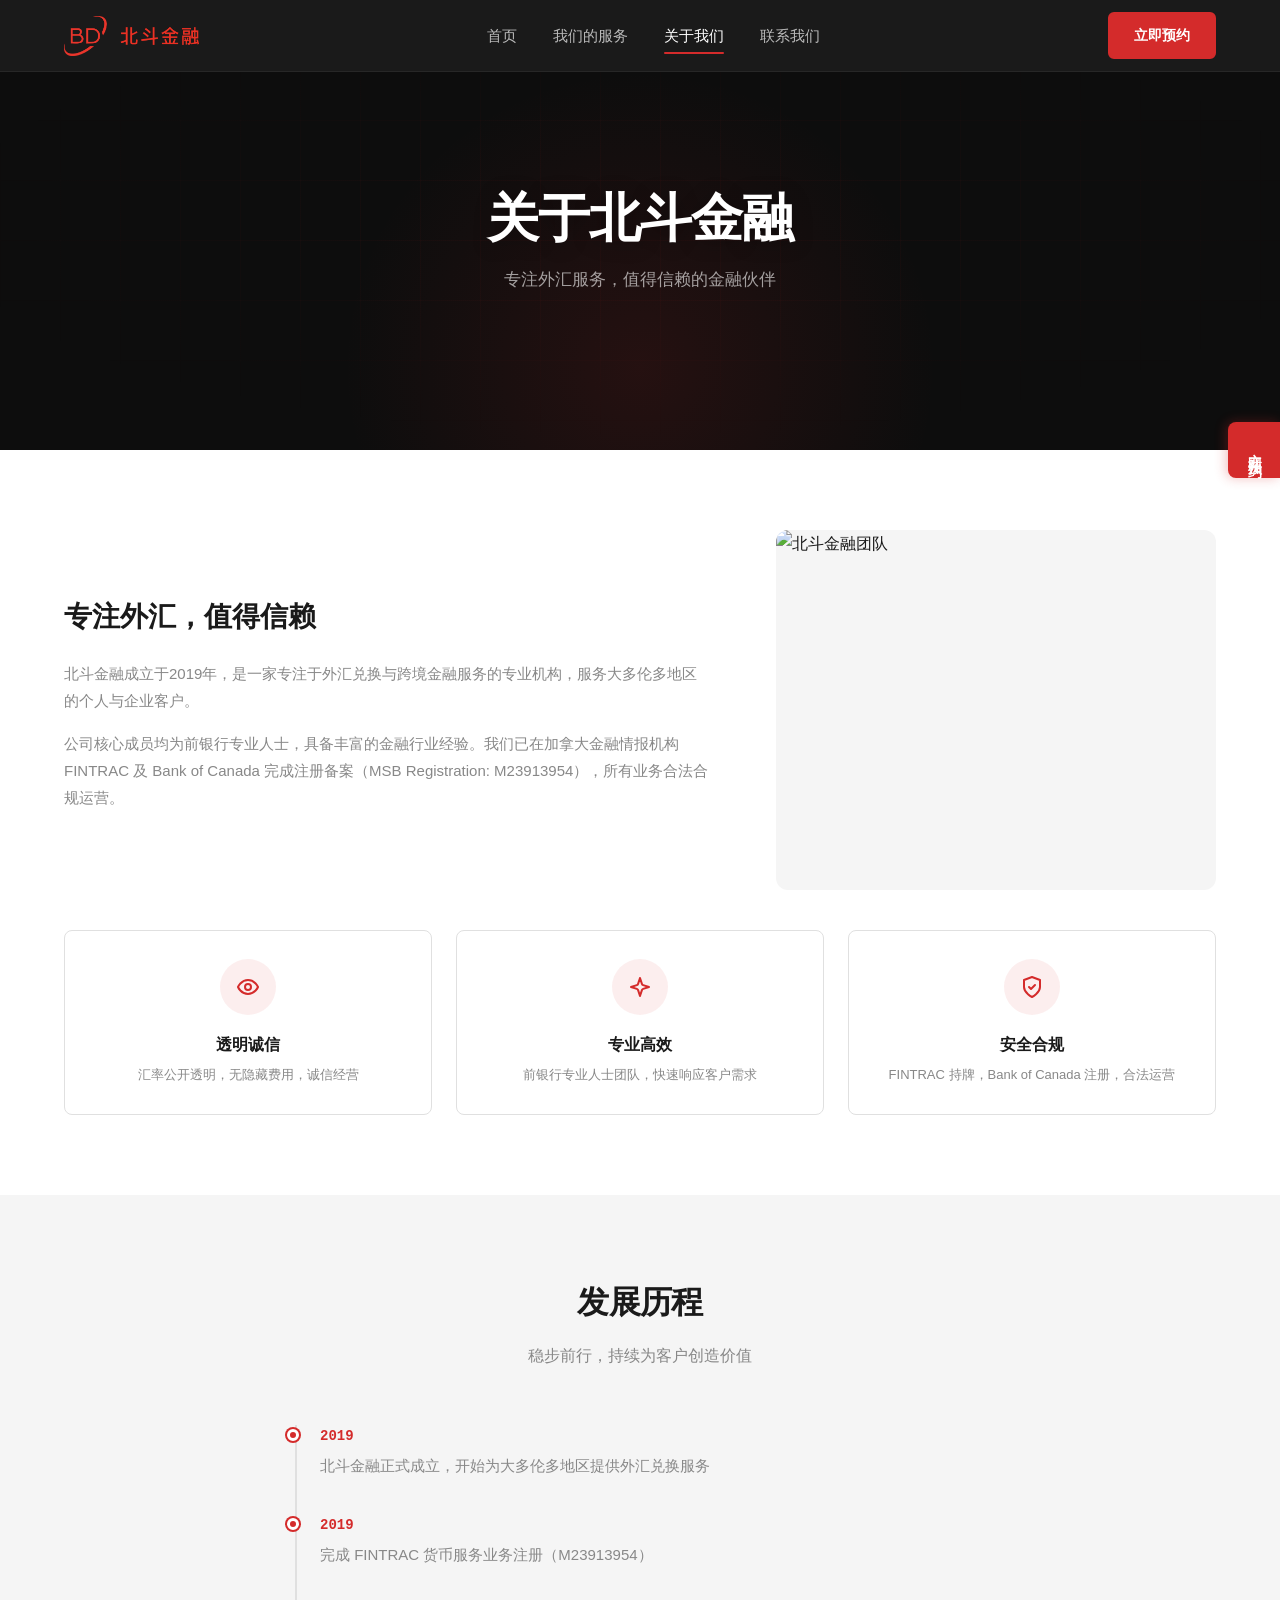
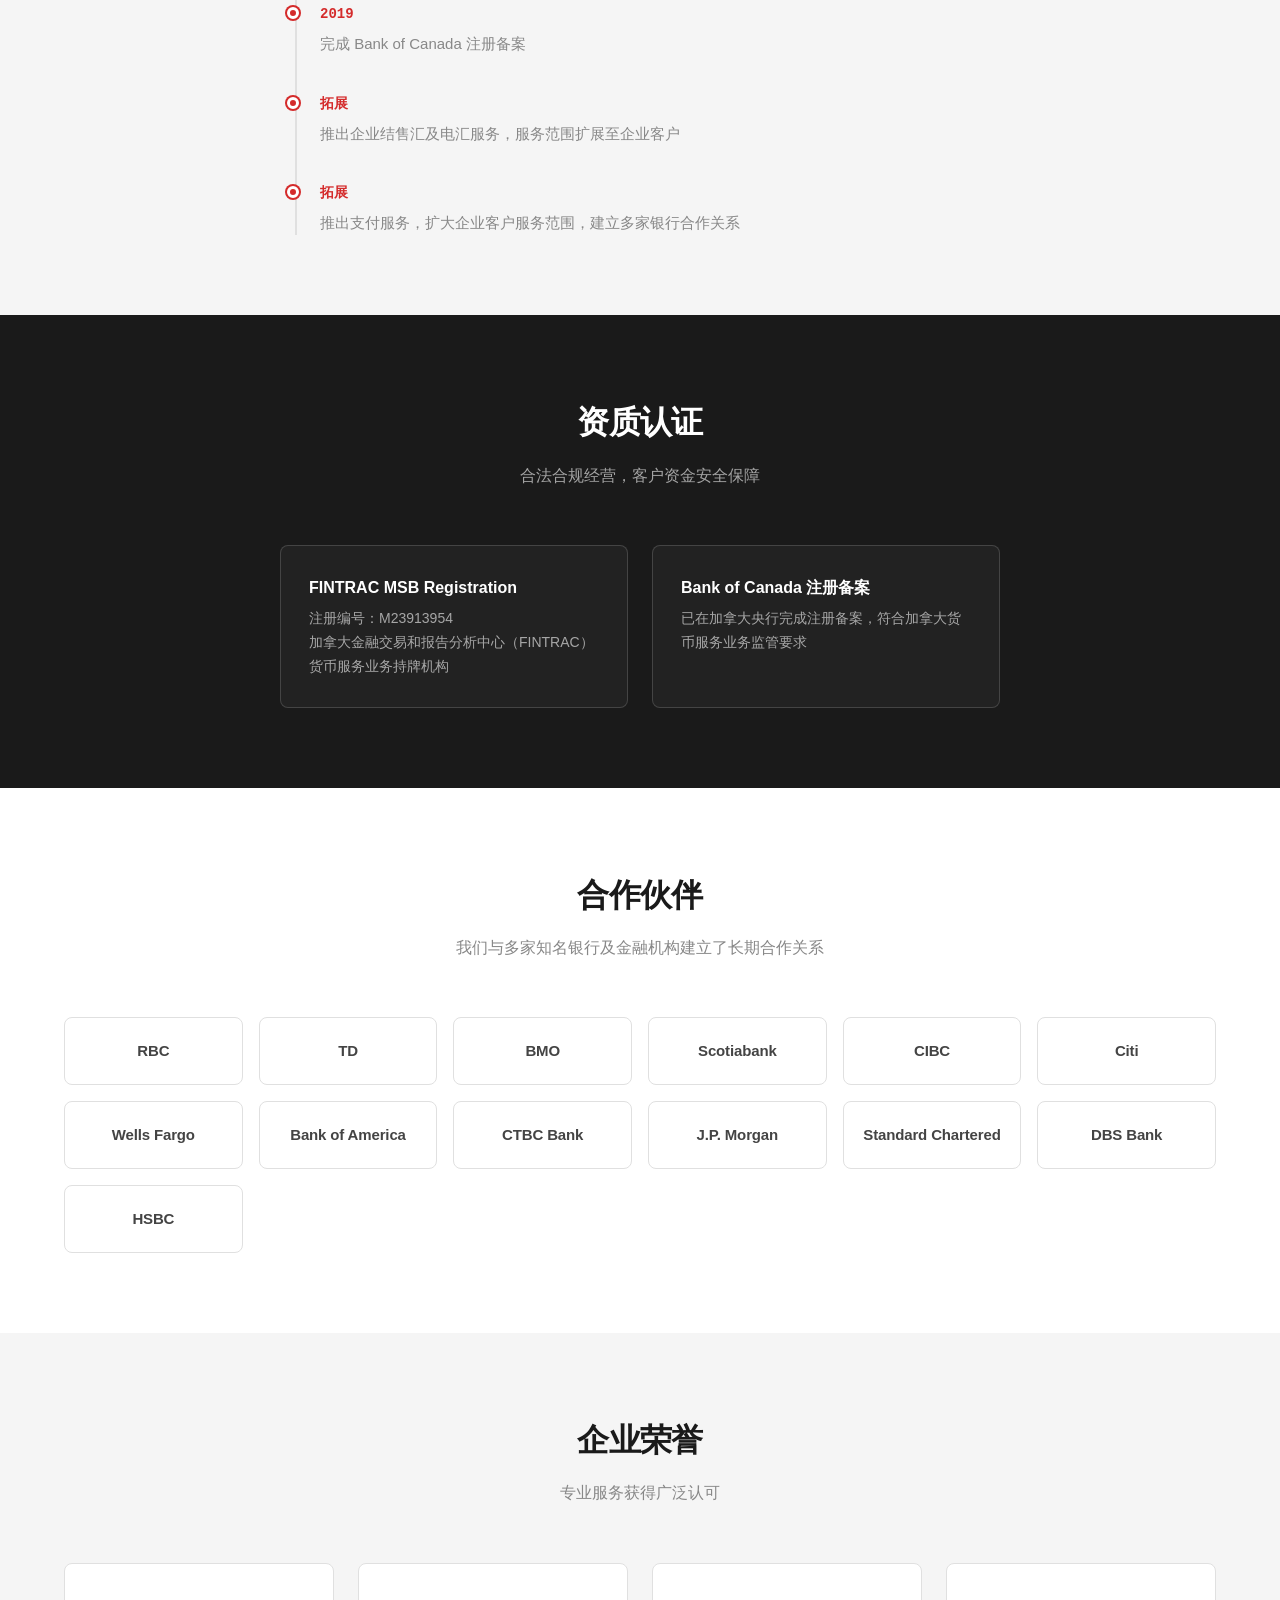
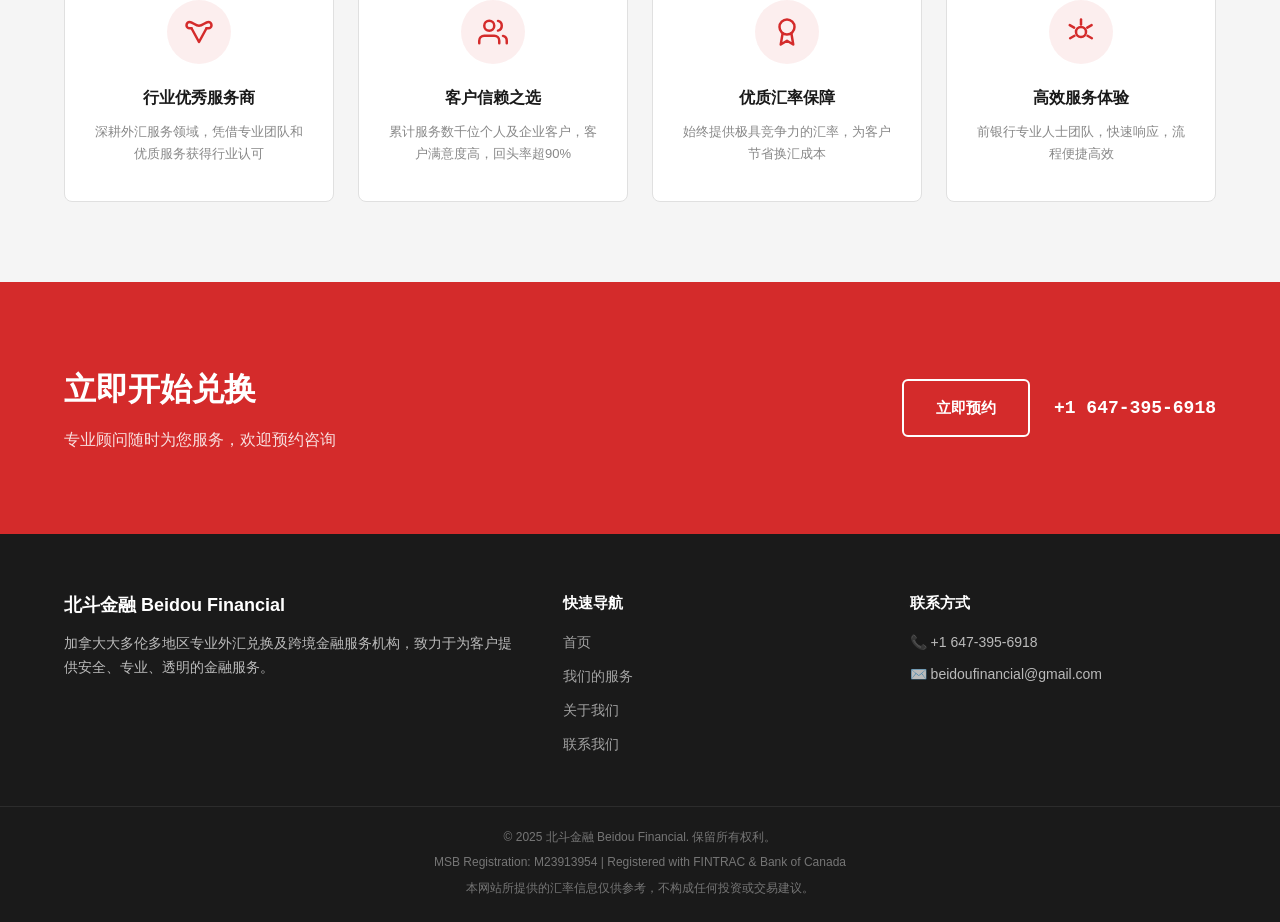
==== about.html @ a28dea0c "将企业荣誉移至关于我们页面，去掉资质重复内容 - 从首页移除企业荣誉与资质 section（避免与已有资质认证重复） - 在关于我们页面新增企业荣誉 section（仅保留荣誉相关内容）  Co-Au" ====
<!DOCTYPE html>
<html lang="zh-CN">
<head>
  <meta charset="UTF-8">
  <meta name="viewport" content="width=device-width, initial-scale=1.0">
  <title>关于我们 — 北斗金融 Beidou Financial</title>
  <link rel="stylesheet" href="style.css">
</head>
<body>

<!-- ========== 导航栏 ========== -->
<nav class="navbar">
  <div class="container">
    <a href="index.html" class="nav-logo">
      <img src="logo.png" alt="北斗金融 Beidou Financial">
    </a>
    <div class="nav-links">
      <a href="index.html">首页</a>
      <a href="services.html">我们的服务</a>
      <a href="about.html" class="active">关于我们</a>
      <a href="contact.html">联系我们</a>
    </div>
    <div class="nav-cta">
      <a href="contact.html" class="btn btn-primary btn-sm">立即预约</a>
    </div>
    <div class="nav-toggle">
      <span></span><span></span><span></span>
    </div>
  </div>
</nav>

<!-- ========== 悬浮预约按钮 ========== -->
<a href="contact.html" class="fab-booking">立即预约</a>

<!-- ========== Hero ========== -->
<section class="hero hero-page">
  <div class="hero-bg" style="background-image:url('https://images.unsplash.com/photo-1497366216548-37526070297c?w=1600&q=80')"></div>
  <div class="hero-glow"></div>
  <div class="container">
    <div class="hero-content fade-up">
      <h1>关于北斗金融</h1>
      <p class="hero-desc">专注外汇服务，值得信赖的金融伙伴</p>
    </div>
  </div>
</section>

<!-- ========== 区块 1：公司简介 ========== -->
<section class="section">
  <div class="container">
    <div class="about-intro fade-up">
      <div class="about-intro-text">
        <h2>专注外汇，值得信赖</h2>
        <p>北斗金融成立于2019年，是一家专注于外汇兑换与跨境金融服务的专业机构，服务大多伦多地区的个人与企业客户。</p>
        <p>公司核心成员均为前银行专业人士，具备丰富的金融行业经验。我们已在加拿大金融情报机构 FINTRAC 及 Bank of Canada 完成注册备案（MSB Registration: M23913954），所有业务合法合规运营。</p>
      </div>
      <div class="about-intro-img">
        <img src="https://images.unsplash.com/photo-1556761175-4b46a572b786?w=800&q=80" alt="北斗金融团队">
      </div>
    </div>
    <div class="value-cards fade-up">
      <div class="value-card">
        <div class="icon-circle">
          <svg xmlns="http://www.w3.org/2000/svg" width="24" height="24" viewBox="0 0 24 24" fill="none" stroke="currentColor" stroke-width="2" stroke-linecap="round" stroke-linejoin="round"><path d="M2 12s3-7 10-7 10 7 10 7-3 7-10 7-10-7-10-7Z"/><circle cx="12" cy="12" r="3"/></svg>
        </div>
        <h4>透明诚信</h4>
        <p>汇率公开透明，无隐藏费用，诚信经营</p>
      </div>
      <div class="value-card">
        <div class="icon-circle">
          <svg xmlns="http://www.w3.org/2000/svg" width="24" height="24" viewBox="0 0 24 24" fill="none" stroke="currentColor" stroke-width="2" stroke-linecap="round" stroke-linejoin="round"><path d="m12 3-1.912 5.813a2 2 0 0 1-1.275 1.275L3 12l5.813 1.912a2 2 0 0 1 1.275 1.275L12 21l1.912-5.813a2 2 0 0 1 1.275-1.275L21 12l-5.813-1.912a2 2 0 0 1-1.275-1.275L12 3Z"/></svg>
        </div>
        <h4>专业高效</h4>
        <p>前银行专业人士团队，快速响应客户需求</p>
      </div>
      <div class="value-card">
        <div class="icon-circle">
          <svg xmlns="http://www.w3.org/2000/svg" width="24" height="24" viewBox="0 0 24 24" fill="none" stroke="currentColor" stroke-width="2" stroke-linecap="round" stroke-linejoin="round"><path d="M12 22s8-4 8-10V5l-8-3-8 3v7c0 6 8 10 8 10z"/><path d="m9 12 2 2 4-4"/></svg>
        </div>
        <h4>安全合规</h4>
        <p>FINTRAC 持牌，Bank of Canada 注册，合法运营</p>
      </div>
    </div>
  </div>
</section>

<!-- ========== 区块 2：发展历程 ========== -->
<section class="section section-gray">
  <div class="container">
    <div class="section-header fade-up">
      <h2>发展历程</h2>
      <p>稳步前行，持续为客户创造价值</p>
    </div>
    <div class="timeline fade-up">
      <div class="timeline-item">
        <div class="timeline-dot"></div>
        <div class="timeline-year">2019</div>
        <div class="timeline-text">北斗金融正式成立，开始为大多伦多地区提供外汇兑换服务</div>
      </div>
      <div class="timeline-item">
        <div class="timeline-dot"></div>
        <div class="timeline-year">2019</div>
        <div class="timeline-text">完成 FINTRAC 货币服务业务注册（M23913954）</div>
      </div>
      <div class="timeline-item">
        <div class="timeline-dot"></div>
        <div class="timeline-year">2019</div>
        <div class="timeline-text">完成 Bank of Canada 注册备案</div>
      </div>
      <div class="timeline-item">
        <div class="timeline-dot"></div>
        <div class="timeline-year">拓展</div>
        <div class="timeline-text">推出企业结售汇及电汇服务，服务范围扩展至企业客户</div>
      </div>
      <div class="timeline-item">
        <div class="timeline-dot"></div>
        <div class="timeline-year">拓展</div>
        <div class="timeline-text">推出支付服务，扩大企业客户服务范围，建立多家银行合作关系</div>
      </div>
    </div>
  </div>
</section>

<!-- ========== 区块 3：牌照与资质 ========== -->
<section class="section section-dark">
  <div class="container">
    <div class="section-header fade-up">
      <h2>资质认证</h2>
      <p>合法合规经营，客户资金安全保障</p>
    </div>
    <div class="cert-cards fade-up">
      <div class="cert-card">
        <h4>FINTRAC MSB Registration</h4>
        <p>注册编号：M23913954<br>加拿大金融交易和报告分析中心（FINTRAC）货币服务业务持牌机构</p>
      </div>
      <div class="cert-card">
        <h4>Bank of Canada 注册备案</h4>
        <p>已在加拿大央行完成注册备案，符合加拿大货币服务业务监管要求</p>
      </div>
    </div>
  </div>
</section>

<!-- ========== 区块 4：合作机构 ========== -->
<section class="section">
  <div class="container">
    <div class="section-header fade-up">
      <h2>合作伙伴</h2>
      <p>我们与多家知名银行及金融机构建立了长期合作关系</p>
    </div>
    <div class="partner-grid fade-up">
      <div class="partner-item">RBC</div>
      <div class="partner-item">TD</div>
      <div class="partner-item">BMO</div>
      <div class="partner-item">Scotiabank</div>
      <div class="partner-item">CIBC</div>
      <div class="partner-item">Citi</div>
      <div class="partner-item">Wells Fargo</div>
      <div class="partner-item">Bank of America</div>
      <div class="partner-item">CTBC Bank</div>
      <div class="partner-item">J.P. Morgan</div>
      <div class="partner-item">Standard Chartered</div>
      <div class="partner-item">DBS Bank</div>
      <div class="partner-item">HSBC</div>
    </div>
  </div>
</section>

<!-- ========== 企业荣誉 ========== -->
<section class="section section-gray">
  <div class="container">
    <div class="section-header fade-up">
      <h2>企业荣誉</h2>
      <p>专业服务获得广泛认可</p>
    </div>
    <div class="honors-grid fade-up">
      <div class="honor-card">
        <div class="honor-icon">
          <svg xmlns="http://www.w3.org/2000/svg" viewBox="0 0 24 24" fill="none" stroke="currentColor" stroke-width="2" stroke-linecap="round" stroke-linejoin="round"><path d="M6 9H4.5a2.5 2.5 0 0 1 0-5C7 4 9 7 12 7s5-3 7.5-3a2.5 2.5 0 0 1 0 5H18"/><path d="m6 9 6 11 6-11"/></svg>
        </div>
        <h4>行业优秀服务商</h4>
        <p>深耕外汇服务领域，凭借专业团队和优质服务获得行业认可</p>
      </div>
      <div class="honor-card">
        <div class="honor-icon">
          <svg xmlns="http://www.w3.org/2000/svg" viewBox="0 0 24 24" fill="none" stroke="currentColor" stroke-width="2" stroke-linecap="round" stroke-linejoin="round"><path d="M17 21v-2a4 4 0 0 0-4-4H5a4 4 0 0 0-4 4v2"/><circle cx="9" cy="7" r="4"/><path d="M23 21v-2a4 4 0 0 0-3-3.87"/><path d="M16 3.13a4 4 0 0 1 0 7.75"/></svg>
        </div>
        <h4>客户信赖之选</h4>
        <p>累计服务数千位个人及企业客户，客户满意度高，回头率超90%</p>
      </div>
      <div class="honor-card">
        <div class="honor-icon">
          <svg xmlns="http://www.w3.org/2000/svg" viewBox="0 0 24 24" fill="none" stroke="currentColor" stroke-width="2" stroke-linecap="round" stroke-linejoin="round"><circle cx="12" cy="8" r="6"/><path d="M15.477 12.89 17 22l-5-3-5 3 1.523-9.11"/></svg>
        </div>
        <h4>优质汇率保障</h4>
        <p>始终提供极具竞争力的汇率，为客户节省换汇成本</p>
      </div>
      <div class="honor-card">
        <div class="honor-icon">
          <svg xmlns="http://www.w3.org/2000/svg" viewBox="0 0 24 24" fill="none" stroke="currentColor" stroke-width="2" stroke-linecap="round" stroke-linejoin="round"><path d="M12 2v4"/><path d="m6.8 15-3.5 2"/><path d="m20.7 17-3.5-2"/><path d="M6.5 8.5 3 6.5"/><path d="m20.5 6.5-3.5 2"/><circle cx="12" cy="12" r="4"/></svg>
        </div>
        <h4>高效服务体验</h4>
        <p>前银行专业人士团队，快速响应，流程便捷高效</p>
      </div>
    </div>
  </div>
</section>

<!-- ========== CTA ========== -->
<section class="section section-red cta-section">
  <div class="container">
    <div class="cta-left">
      <h2>立即开始兑换</h2>
      <p>专业顾问随时为您服务，欢迎预约咨询</p>
    </div>
    <div class="cta-right">
      <a href="contact.html" class="btn btn-outline-white">立即预约</a>
      <span class="cta-phone">+1 647-395-6918</span>
    </div>
  </div>
</section>

<!-- ========== 页脚 ========== -->
<footer class="footer">
  <div class="container">
    <div class="footer-grid">
      <div class="footer-brand">
        <h4>北斗金融 Beidou Financial</h4>
        <p>加拿大大多伦多地区专业外汇兑换及跨境金融服务机构，致力于为客户提供安全、专业、透明的金融服务。</p>
      </div>
      <div>
        <h5>快速导航</h5>
        <div class="footer-links">
          <a href="index.html">首页</a>
          <a href="services.html">我们的服务</a>
          <a href="about.html">关于我们</a>
          <a href="contact.html">联系我们</a>
        </div>
      </div>
      <div>
        <h5>联系方式</h5>
        <div class="footer-contact">
          <p>📞 +1 647-395-6918</p>
          <p>✉️ beidoufinancial@gmail.com</p>
        </div>
      </div>
    </div>
  </div>
  <div class="footer-bottom">
    <div class="container">
      <p>© 2025 北斗金融 Beidou Financial. 保留所有权利。</p>
      <p>MSB Registration: M23913954 | Registered with FINTRAC &amp; Bank of Canada</p>
      <p style="margin-top:6px;">本网站所提供的汇率信息仅供参考，不构成任何投资或交易建议。</p>
    </div>
  </div>
</footer>

<script src="script.js"></script>
</body>
</html>
---- style.css ----
/* ============================================
   北斗金融 Beidou Financial — 全站样式
   ============================================ */

/* ---------- CSS 变量 ---------- */
:root {
  --red: #D42B2B;
  --red-hover: #B82424;
  --dark: #1A1A1A;
  --mid: #2C2C2C;
  --gray: #888888;
  --light-gray: #F5F5F5;
  --white: #FFFFFF;
  --border: #E0E0E0;
  --green: #22C55E;
  --font-cn: -apple-system, BlinkMacSystemFont, 'PingFang SC', 'Hiragino Sans GB', 'Microsoft YaHei', 'WenQuanYi Micro Hei', sans-serif;
  --font-en: -apple-system, BlinkMacSystemFont, 'Helvetica Neue', Arial, sans-serif;
  --font-mono: 'SF Mono', 'Menlo', 'Consolas', 'Courier New', monospace;
  --max-width: 1200px;
  --nav-height: 72px;
  --shadow-sm: 0 1px 3px rgba(0,0,0,.08);
  --shadow-md: 0 4px 12px rgba(0,0,0,.1);
  --shadow-lg: 0 8px 30px rgba(0,0,0,.12);
  --radius: 8px;
  --transition: .3s ease;
}

/* ---------- Reset & Base ---------- */
*, *::before, *::after { margin: 0; padding: 0; box-sizing: border-box; }

html {
  font-size: 16px;
  scroll-behavior: smooth;
  scroll-padding-top: var(--nav-height);
}

body {
  font-family: var(--font-cn);
  color: var(--dark);
  background: var(--white);
  line-height: 1.7;
  -webkit-font-smoothing: antialiased;
  overflow-x: hidden;
}

img { max-width: 100%; display: block; }
a { text-decoration: none; color: inherit; transition: color var(--transition); }
ul, ol { list-style: none; }

/* ---------- Utility ---------- */
.container { width: 100%; max-width: var(--max-width); margin: 0 auto; padding: 0 24px; }
.section { padding: 80px 0; }
.section-dark { background: var(--dark); color: var(--white); }
.section-gray { background: var(--light-gray); }
.section-red { background: var(--red); color: var(--white); }

.section-header { text-align: center; margin-bottom: 56px; }
.section-header h2 { font-size: 32px; font-weight: 700; margin-bottom: 12px; letter-spacing: -0.02em; }
.section-header p { color: var(--gray); font-size: 16px; max-width: 560px; margin: 0 auto; }
.section-dark .section-header p { color: rgba(255,255,255,.6); }

/* ---------- Buttons ---------- */
.btn {
  display: inline-flex; align-items: center; justify-content: center; gap: 8px;
  padding: 14px 32px; border-radius: 6px; font-size: 15px; font-weight: 600;
  cursor: pointer; border: 2px solid transparent; transition: all var(--transition);
  font-family: var(--font-cn); white-space: nowrap;
}
.btn-primary { background: var(--red); color: var(--white); border-color: var(--red); }
.btn-primary:hover { background: var(--red-hover); border-color: var(--red-hover); transform: translateY(-1px); }
.btn-outline { background: transparent; color: var(--white); border-color: rgba(255,255,255,.4); }
.btn-outline:hover { border-color: var(--white); background: rgba(255,255,255,.08); }
.btn-outline-dark { background: transparent; color: var(--dark); border-color: var(--border); }
.btn-outline-dark:hover { border-color: var(--dark); }
.btn-outline-white { background: transparent; color: var(--white); border-color: var(--white); }
.btn-outline-white:hover { background: rgba(255,255,255,.12); }
.btn-sm { padding: 10px 20px; font-size: 14px; }

.link-red { color: var(--red); font-weight: 600; font-size: 15px; display: inline-flex; align-items: center; gap: 6px; transition: gap var(--transition); }
.link-red:hover { gap: 10px; }
.link-red svg { width: 16px; height: 16px; }

/* ---------- Navigation ---------- */
.navbar {
  position: fixed; top: 0; left: 0; width: 100%; height: var(--nav-height);
  background: var(--dark); z-index: 1000; border-bottom: 1px solid rgba(255,255,255,.06);
}
.navbar .container {
  display: flex; align-items: center; justify-content: space-between; height: 100%;
}
.nav-logo { display: flex; align-items: center; }
.nav-logo img { height: 40px; width: auto; }
.nav-links { display: flex; align-items: center; gap: 36px; }
.nav-links a {
  color: rgba(255,255,255,.7); font-size: 15px; font-weight: 500;
  position: relative; padding: 4px 0; transition: color var(--transition);
}
.nav-links a:hover, .nav-links a.active { color: var(--white); }
.nav-links a.active::after {
  content: ''; position: absolute; bottom: -2px; left: 0; width: 100%;
  height: 2px; background: var(--red); border-radius: 1px;
}
.nav-cta .btn { padding: 10px 24px; font-size: 14px; }

/* Mobile menu */
.nav-toggle { display: none; flex-direction: column; gap: 5px; cursor: pointer; padding: 4px; }
.nav-toggle span { width: 22px; height: 2px; background: var(--white); border-radius: 1px; transition: var(--transition); }

/* ---------- Hero Banner ---------- */
.hero {
  position: relative; min-height: 90vh; display: flex; align-items: center;
  background: var(--dark);
  padding-top: var(--nav-height); overflow: hidden;
}
.hero-bg {
  position: absolute; inset: 0; z-index: 0;
  background-size: cover; background-position: center;
  background-repeat: no-repeat;
}
.hero-bg::after {
  content: ''; position: absolute; inset: 0;
  background: rgba(10,10,10,.72);
}
.hero-page {
  min-height: 50vh; padding-top: var(--nav-height);
}
.hero-page .hero-bg::after {
  background: rgba(10,10,10,.78);
}
/* 几何线条纹理 */
.hero::before {
  content: ''; position: absolute; inset: 0; z-index: 1;
  background-image:
    linear-gradient(rgba(212,43,43,.04) 1px, transparent 1px),
    linear-gradient(90deg, rgba(212,43,43,.04) 1px, transparent 1px);
  background-size: 60px 60px;
  mask-image: radial-gradient(ellipse 70% 60% at 50% 50%, black 30%, transparent 80%);
  -webkit-mask-image: radial-gradient(ellipse 70% 60% at 50% 50%, black 30%, transparent 80%);
}
.hero-content { position: relative; z-index: 2; text-align: center; max-width: 720px; margin: 0 auto; }
.hero-tag {
  display: inline-block; padding: 6px 18px; border: 1px solid var(--red);
  border-radius: 50px; color: var(--red); font-size: 13px; font-weight: 600;
  margin-bottom: 28px; letter-spacing: 0.5px;
  background: rgba(212,43,43,.1); backdrop-filter: blur(4px);
}
.hero h1 {
  font-size: 52px; font-weight: 800; color: var(--white); margin-bottom: 16px;
  letter-spacing: -0.02em; line-height: 1.2;
  text-shadow: 0 2px 20px rgba(0,0,0,.3);
}
.hero .hero-sub { font-size: 18px; color: rgba(255,255,255,.5); margin-bottom: 12px; font-weight: 500; letter-spacing: 4px; }
.hero .hero-desc { font-size: 17px; color: rgba(255,255,255,.6); margin-bottom: 40px; line-height: 1.8; }
.hero-buttons { display: flex; gap: 16px; justify-content: center; flex-wrap: wrap; }

/* Hero 底部过渡 */
.hero-bottom-fade { display: none; }

/* 装饰光晕 */
.hero-glow {
  position: absolute; width: 600px; height: 600px; border-radius: 50%;
  background: radial-gradient(circle, rgba(212,43,43,.12) 0%, transparent 70%);
  top: 15%; left: 50%; transform: translateX(-50%);
  pointer-events: none; z-index: 1;
}

/* ---------- 汇率卡片（Wix Repeater 可复刻） ---------- */
.section-rates { position: relative; z-index: 4; }
.rate-grid {
  display: grid; grid-template-columns: repeat(4, 1fr); gap: 16px;
}
.rate-card {
  background: var(--white); border-radius: 12px; padding: 24px 20px;
  border: 1px solid var(--border); transition: all var(--transition);
  text-align: center;
}
.rate-card:hover { border-color: var(--red); box-shadow: var(--shadow-md); transform: translateY(-2px); }
.rate-flag { font-size: 32px; margin-bottom: 8px; }
.rate-pair-name { font-size: 14px; font-weight: 700; color: var(--dark); margin-bottom: 12px; }
.rate-buy-sell { display: flex; justify-content: center; gap: 20px; margin-bottom: 10px; }
.rate-col { text-align: center; }
.rate-col-label { font-size: 11px; color: var(--gray); margin-bottom: 4px; text-transform: uppercase; letter-spacing: 0.5px; }
.rate-col-val { font-family: var(--font-mono); font-size: 18px; font-weight: 600; color: var(--dark); }
.rate-change { font-family: var(--font-mono); font-size: 13px; font-weight: 600; display: inline-flex; align-items: center; gap: 4px; padding: 3px 10px; border-radius: 50px; }
.rate-up { color: var(--green); background: rgba(34,197,94,.08); }
.rate-down { color: var(--red); background: rgba(212,43,43,.08); }
.rate-meta { text-align: center; margin-top: 28px; color: var(--gray); font-size: 13px; }
.rate-meta a { color: var(--red); font-weight: 600; }

/* ---------- 新闻卡片 ---------- */
.news-grid { display: grid; grid-template-columns: repeat(3, 1fr); gap: 28px; }
.news-card {
  background: var(--white); border-radius: var(--radius); overflow: hidden;
  box-shadow: var(--shadow-sm); border: 1px solid var(--border);
  transition: transform var(--transition), box-shadow var(--transition);
}
.news-card:hover { transform: translateY(-4px); box-shadow: var(--shadow-lg); }
.news-card-img {
  width: 100%; height: 180px; object-fit: cover;
  border-bottom: 1px solid var(--border);
  background: var(--light-gray);
}
.news-card-body { padding: 24px; }
.news-tag {
  display: inline-block; padding: 4px 12px; background: rgba(212,43,43,.08);
  color: var(--red); font-size: 12px; font-weight: 600; border-radius: 4px; margin-bottom: 14px;
}
.news-card h3 { font-size: 17px; font-weight: 700; line-height: 1.5; margin-bottom: 10px; }
.news-card p { color: var(--gray); font-size: 14px; line-height: 1.7; margin-bottom: 16px; }
.news-source { font-size: 13px; color: var(--gray); }

/* ---------- 服务卡片 ---------- */
.service-cards { display: grid; grid-template-columns: repeat(3, 1fr); gap: 28px; }
.service-card {
  background: var(--white); border-radius: var(--radius); padding: 36px 28px;
  border: 1px solid var(--border); position: relative; overflow: hidden;
  transition: transform var(--transition), box-shadow var(--transition);
}
.service-card:hover { transform: translateY(-4px); box-shadow: var(--shadow-lg); }
.service-card::after {
  content: ''; position: absolute; bottom: 0; left: 28px; right: 28px;
  height: 3px; background: var(--red); border-radius: 3px 3px 0 0;
}
.service-icon {
  width: 56px; height: 56px; background: rgba(212,43,43,.08); border-radius: 12px;
  display: flex; align-items: center; justify-content: center; margin-bottom: 22px;
  color: var(--red);
}
.service-icon svg { width: 28px; height: 28px; }
.service-card h3 { font-size: 19px; font-weight: 700; margin-bottom: 10px; }
.service-card p { color: var(--gray); font-size: 14px; line-height: 1.7; margin-bottom: 20px; }

/* ---------- 公司亮点 ---------- */
.highlights { display: grid; grid-template-columns: repeat(4, 1fr); gap: 0; }
.highlight-item {
  text-align: center; padding: 24px 20px;
  border-right: 1px solid rgba(255,255,255,.1);
}
.highlight-item:last-child { border-right: none; }
.highlight-num {
  font-size: 48px; font-weight: 800; color: var(--red); font-family: var(--font-en);
  line-height: 1; margin-bottom: 8px;
}
.highlight-label { font-size: 15px; color: rgba(255,255,255,.7); }

/* ---------- 资质与合作 ---------- */
.cert-badges { display: flex; justify-content: center; gap: 32px; margin-bottom: 48px; flex-wrap: wrap; }
.cert-badge {
  display: flex; align-items: center; gap: 12px; padding: 18px 28px;
  background: rgba(34,197,94,.06); border: 1px solid rgba(34,197,94,.2);
  border-radius: var(--radius); font-weight: 600; font-size: 15px;
}
.cert-badge svg { color: var(--green); width: 24px; height: 24px; }
.cert-badge .shield-icon { color: #3B82F6; }

.partner-grid {
  display: grid; grid-template-columns: repeat(auto-fill, minmax(160px, 1fr)); gap: 16px;
}
.partner-item {
  display: flex; align-items: center; justify-content: center; gap: 10px;
  padding: 20px 16px; background: var(--white); border-radius: var(--radius);
  font-size: 15px; font-weight: 700; color: #444; letter-spacing: -0.01em;
  border: 1px solid var(--border); transition: all var(--transition);
  min-height: 68px;
}
.partner-item:hover { border-color: var(--red); box-shadow: var(--shadow-sm); }
.partner-item img {
  width: 28px; height: 28px; object-fit: contain; border-radius: 4px;
  flex-shrink: 0;
}

/* ---------- CTA 区块 ---------- */
.cta-section .container {
  display: flex; align-items: center; justify-content: space-between; flex-wrap: wrap; gap: 32px;
}
.cta-left h2 { font-size: 32px; font-weight: 800; margin-bottom: 10px; }
.cta-left p { font-size: 16px; opacity: .85; }
.cta-right { display: flex; align-items: center; gap: 24px; flex-wrap: wrap; }
.cta-phone { font-size: 18px; font-weight: 600; font-family: var(--font-mono); }

/* ---------- 服务详情页 ---------- */
.service-detail { display: flex; gap: 64px; align-items: center; }
.service-detail.reverse { flex-direction: row-reverse; }
.service-detail-img {
  flex: 0 0 440px; height: 340px; border-radius: 12px; overflow: hidden;
  position: relative;
}
.service-detail-img img {
  width: 100%; height: 100%; object-fit: cover;
  background: var(--light-gray);
}
.service-detail-text { flex: 1; }
.service-detail-text h2 { font-size: 28px; font-weight: 800; margin-bottom: 14px; }
.service-detail-text > p { color: var(--gray); font-size: 15px; line-height: 1.8; margin-bottom: 20px; }

.tag-list { display: flex; flex-wrap: wrap; gap: 8px; margin-bottom: 20px; }
.tag-item {
  padding: 6px 14px; background: rgba(212,43,43,.06); color: var(--red);
  border-radius: 50px; font-size: 13px; font-weight: 600;
}
.detail-label { font-weight: 700; font-size: 14px; margin-bottom: 6px; color: var(--dark); }
.detail-info { color: var(--gray); font-size: 14px; margin-bottom: 16px; }

.step-list { display: flex; gap: 16px; margin-bottom: 24px; flex-wrap: wrap; }
.step-item {
  display: flex; align-items: center; gap: 10px; padding: 10px 16px;
  background: var(--light-gray); border-radius: var(--radius); font-size: 14px;
}
.step-num {
  width: 28px; height: 28px; background: var(--red); color: var(--white);
  border-radius: 50%; display: flex; align-items: center; justify-content: center;
  font-size: 13px; font-weight: 700; flex-shrink: 0;
}

.advantage-list { display: flex; gap: 20px; margin-bottom: 24px; flex-wrap: wrap; }
.advantage-item { display: flex; align-items: center; gap: 8px; font-size: 14px; font-weight: 600; }
.advantage-item svg { color: var(--green); width: 18px; height: 18px; }

/* ---------- 关于我们 ---------- */
.about-intro { display: flex; gap: 64px; align-items: center; }
.about-intro-text { flex: 1; }
.about-intro-text h2 { font-size: 28px; font-weight: 800; margin-bottom: 20px; }
.about-intro-text p { color: var(--gray); font-size: 15px; line-height: 1.8; margin-bottom: 16px; }
.about-intro-img {
  flex: 0 0 440px; height: 360px; border-radius: 12px; overflow: hidden;
}
.about-intro-img img {
  width: 100%; height: 100%; object-fit: cover;
  background: var(--light-gray);
}

.value-cards { display: grid; grid-template-columns: repeat(3, 1fr); gap: 24px; margin-top: 40px; }
.value-card {
  text-align: center; padding: 28px 20px; border: 1px solid var(--border);
  border-radius: var(--radius); transition: all var(--transition);
}
.value-card:hover { border-color: var(--red); }
.value-card .icon-circle {
  width: 56px; height: 56px; background: rgba(212,43,43,.08); border-radius: 50%;
  display: flex; align-items: center; justify-content: center; margin: 0 auto 16px;
  color: var(--red);
}
.value-card h4 { font-size: 16px; font-weight: 700; margin-bottom: 6px; }
.value-card p { font-size: 13px; color: var(--gray); }

/* 时间轴 */
.timeline { position: relative; padding-left: 40px; max-width: 720px; margin: 0 auto; }
.timeline::before {
  content: ''; position: absolute; left: 15px; top: 0; bottom: 0;
  width: 2px; background: var(--border);
}
.timeline-item { position: relative; margin-bottom: 36px; }
.timeline-item:last-child { margin-bottom: 0; }
.timeline-dot {
  position: absolute; left: -33px; top: 4px; width: 12px; height: 12px;
  background: var(--red); border-radius: 50%; border: 3px solid var(--white);
  box-shadow: 0 0 0 2px var(--red);
}
.timeline-year { font-size: 14px; font-weight: 700; color: var(--red); margin-bottom: 4px; font-family: var(--font-mono); }
.timeline-text { font-size: 15px; color: var(--gray); }

/* 资质卡片 */
.cert-cards { display: grid; grid-template-columns: repeat(2, 1fr); gap: 24px; max-width: 720px; margin: 32px auto 0; }
.cert-card {
  padding: 28px; border: 1px solid rgba(255,255,255,.15); border-radius: var(--radius);
  background: rgba(255,255,255,.04);
}
.cert-card h4 { font-size: 16px; font-weight: 700; margin-bottom: 6px; }
.cert-card p { font-size: 14px; color: rgba(255,255,255,.6); }

/* ---------- 联系我们 ---------- */
.contact-layout { display: grid; grid-template-columns: 1fr 1fr; gap: 64px; }
.contact-info h3 { font-size: 20px; font-weight: 700; margin-bottom: 28px; }
.contact-item { display: flex; gap: 14px; margin-bottom: 22px; }
.contact-item .ci-icon {
  width: 44px; height: 44px; background: rgba(212,43,43,.08); border-radius: 10px;
  display: flex; align-items: center; justify-content: center; flex-shrink: 0;
  color: var(--red);
}
.contact-item .ci-icon svg { width: 20px; height: 20px; }
.contact-item .ci-label { font-size: 13px; color: var(--gray); margin-bottom: 2px; }
.contact-item .ci-value { font-size: 15px; font-weight: 600; }

.map-placeholder {
  width: 100%; height: 220px; background: var(--light-gray); border-radius: var(--radius);
  display: flex; flex-direction: column; align-items: center; justify-content: center;
  color: var(--gray); border: 1px solid var(--border); margin-top: 24px; gap: 8px;
}
.map-placeholder svg { width: 36px; height: 36px; opacity: .4; }

.social-links { display: flex; gap: 12px; margin-top: 24px; }
.social-link {
  width: 44px; height: 44px; border: 1px solid var(--border); border-radius: 10px;
  display: flex; align-items: center; justify-content: center;
  color: var(--gray); transition: all var(--transition); font-size: 12px; font-weight: 700;
}
.social-link:hover { border-color: var(--red); color: var(--red); }

/* 表单 */
.form-card {
  background: var(--white); border-radius: var(--radius); padding: 36px;
  box-shadow: var(--shadow-md); border: 1px solid var(--border);
}
.form-card h3 { font-size: 22px; font-weight: 700; margin-bottom: 8px; }
.form-card > p { color: var(--gray); font-size: 14px; margin-bottom: 28px; }
.form-group { margin-bottom: 18px; }
.form-group label { display: block; font-size: 14px; font-weight: 600; margin-bottom: 6px; }
.form-group label span { color: var(--gray); font-weight: 400; }
.form-control {
  width: 100%; padding: 12px 16px; border: 1px solid var(--border); border-radius: 6px;
  font-size: 15px; font-family: var(--font-cn); transition: border-color var(--transition);
  background: var(--white); outline: none;
}
.form-control:focus { border-color: var(--red); }
textarea.form-control { resize: vertical; min-height: 90px; }
select.form-control { appearance: none; background-image: url("data:image/svg+xml,%3Csvg xmlns='http://www.w3.org/2000/svg' width='16' height='16' viewBox='0 0 24 24' fill='none' stroke='%23888' stroke-width='2'%3E%3Cpath d='m6 9 6 6 6-6'/%3E%3C/svg%3E"); background-repeat: no-repeat; background-position: right 14px center; padding-right: 40px; }
.form-submit { margin-top: 24px; }
.form-submit .btn { width: 100%; }
.form-note { text-align: center; margin-top: 12px; font-size: 13px; color: var(--gray); }

/* ---------- 悬浮预约按钮 ---------- */
.fab-booking {
  position: fixed; right: 0; top: 50%; transform: translateY(-50%);
  z-index: 999; writing-mode: vertical-lr; letter-spacing: 4px;
  padding: 20px 14px; background: var(--red); color: var(--white);
  font-size: 14px; font-weight: 700; border-radius: 8px 0 0 8px;
  cursor: pointer; transition: all var(--transition);
  box-shadow: -2px 0 12px rgba(212,43,43,.3);
}
.fab-booking:hover { padding-right: 20px; background: var(--red-hover); }

/* ---------- Footer ---------- */
.footer { background: var(--dark); color: rgba(255,255,255,.7); padding: 56px 0 0; }
.footer-grid { display: grid; grid-template-columns: 1.5fr 1fr 1fr; gap: 40px; margin-bottom: 40px; }
.footer-brand h4 { color: var(--white); font-size: 18px; font-weight: 700; margin-bottom: 12px; }
.footer-brand p { font-size: 14px; line-height: 1.7; }
.footer h5 { color: var(--white); font-size: 15px; font-weight: 700; margin-bottom: 16px; }
.footer-links a { display: block; font-size: 14px; margin-bottom: 10px; color: rgba(255,255,255,.6); transition: color var(--transition); }
.footer-links a:hover { color: var(--white); }
.footer-contact p { font-size: 14px; margin-bottom: 8px; display: flex; align-items: center; gap: 8px; }
.footer-bottom {
  border-top: 1px solid rgba(255,255,255,.08); padding: 20px 0;
  text-align: center; font-size: 12px; color: rgba(255,255,255,.4);
}
.footer-bottom p { margin-bottom: 4px; }

/* ---------- 客户好评 ---------- */
.testimonial-grid { display: grid; grid-template-columns: repeat(3, 1fr); gap: 28px; }
.testimonial-card {
  background: var(--white); border-radius: var(--radius); padding: 32px 28px;
  border: 1px solid var(--border); transition: all var(--transition);
  display: flex; flex-direction: column;
}
.testimonial-card:hover { transform: translateY(-4px); box-shadow: var(--shadow-lg); }
.testimonial-stars { color: #F59E0B; font-size: 18px; letter-spacing: 2px; margin-bottom: 16px; }
.testimonial-text {
  flex: 1; font-size: 15px; color: #555; line-height: 1.8; margin-bottom: 24px;
  position: relative; padding-left: 0;
}
.testimonial-author { display: flex; align-items: center; gap: 14px; margin-top: auto; }
.testimonial-avatar {
  width: 44px; height: 44px; background: var(--red); color: var(--white);
  border-radius: 50%; display: flex; align-items: center; justify-content: center;
  font-size: 18px; font-weight: 700; flex-shrink: 0;
}
.testimonial-name { font-size: 15px; font-weight: 700; color: var(--dark); }
.testimonial-role { font-size: 13px; color: var(--gray); margin-top: 2px; }

/* ---------- 企业荣誉 ---------- */
.honors-grid { display: grid; grid-template-columns: repeat(4, 1fr); gap: 24px; }
.honor-card {
  text-align: center; padding: 36px 24px; border: 1px solid var(--border);
  border-radius: var(--radius); transition: all var(--transition);
  background: var(--white);
}
.honor-card:hover { border-color: var(--red); box-shadow: var(--shadow-md); transform: translateY(-3px); }
.honor-icon {
  width: 64px; height: 64px; background: rgba(212,43,43,.08); border-radius: 50%;
  display: flex; align-items: center; justify-content: center; margin: 0 auto 20px;
  color: var(--red);
}
.honor-icon svg { width: 30px; height: 30px; }
.honor-card h4 { font-size: 16px; font-weight: 700; margin-bottom: 10px; color: var(--dark); }
.honor-card p { font-size: 13px; color: var(--gray); line-height: 1.7; }

/* ---------- 进场动画 ---------- */
.fade-up {
  opacity: 0; transform: translateY(30px);
  transition: opacity .6s ease, transform .6s ease;
}
.fade-up.visible { opacity: 1; transform: translateY(0); }

/* ---------- 响应式 ---------- */
@media (max-width: 1024px) {
  .service-cards, .news-grid { grid-template-columns: repeat(2, 1fr); }
  .rate-grid { grid-template-columns: repeat(2, 1fr); }
  .highlights { grid-template-columns: repeat(2, 1fr); }
  .highlight-item:nth-child(2) { border-right: none; }
  .highlight-item:nth-child(1), .highlight-item:nth-child(2) { border-bottom: 1px solid rgba(255,255,255,.1); }
  .service-detail, .service-detail.reverse { flex-direction: column; }
  .service-detail-img { flex: none; width: 100%; height: 260px; }
  .about-intro { flex-direction: column; }
  .about-intro-img { flex: none; width: 100%; height: 280px; }
  .contact-layout { grid-template-columns: 1fr; }
  .footer-grid { grid-template-columns: 1fr; }
  .testimonial-grid { grid-template-columns: repeat(2, 1fr); }
  .honors-grid { grid-template-columns: repeat(2, 1fr); }
}

@media (max-width: 768px) {
  .hero h1 { font-size: 36px; }
  .hero-page h1 { font-size: 30px; }
  .section { padding: 56px 0; }
  .section-header h2 { font-size: 26px; }
  .section-header { margin-bottom: 40px; }
  .service-cards, .news-grid, .value-cards { grid-template-columns: 1fr; }
  .cert-cards { grid-template-columns: 1fr; }
  .cert-badges { flex-direction: column; align-items: center; }
  .cta-section .container { flex-direction: column; text-align: center; }
  .cta-right { justify-content: center; }
  .nav-links {
    display: none; position: absolute; top: var(--nav-height); left: 0; width: 100%;
    background: var(--dark); flex-direction: column; padding: 24px 0; gap: 0;
    border-top: 1px solid rgba(255,255,255,.06);
  }
  .nav-links.open { display: flex; }
  .nav-links a { padding: 14px 24px; width: 100%; }
  .nav-links a.active::after { display: none; }
  .nav-toggle { display: flex; }
  .nav-cta { display: none; }
  .highlight-item { border-right: none !important; }
  .highlights { grid-template-columns: 1fr 1fr; }
  .highlight-item:nth-child(odd) { border-right: 1px solid rgba(255,255,255,.1) !important; }
  .highlight-item:nth-child(1), .highlight-item:nth-child(2) { border-bottom: 1px solid rgba(255,255,255,.1); }
  .partner-grid { grid-template-columns: repeat(2, 1fr); }
  .step-list { flex-direction: column; }
  .rate-grid { grid-template-columns: repeat(2, 1fr); }
  .testimonial-grid { grid-template-columns: 1fr; }
  .honors-grid { grid-template-columns: repeat(2, 1fr); }
  .fab-booking { font-size: 12px; padding: 16px 10px; }
}

@media (max-width: 480px) {
  .hero h1 { font-size: 28px; }
  .hero-buttons { flex-direction: column; align-items: center; }
  .highlights { grid-template-columns: 1fr; }
  .highlight-item { border-right: none !important; border-bottom: 1px solid rgba(255,255,255,.1); }
  .highlight-item:last-child { border-bottom: none; }
  .highlight-num { font-size: 36px; }
  .honors-grid { grid-template-columns: 1fr; }
}
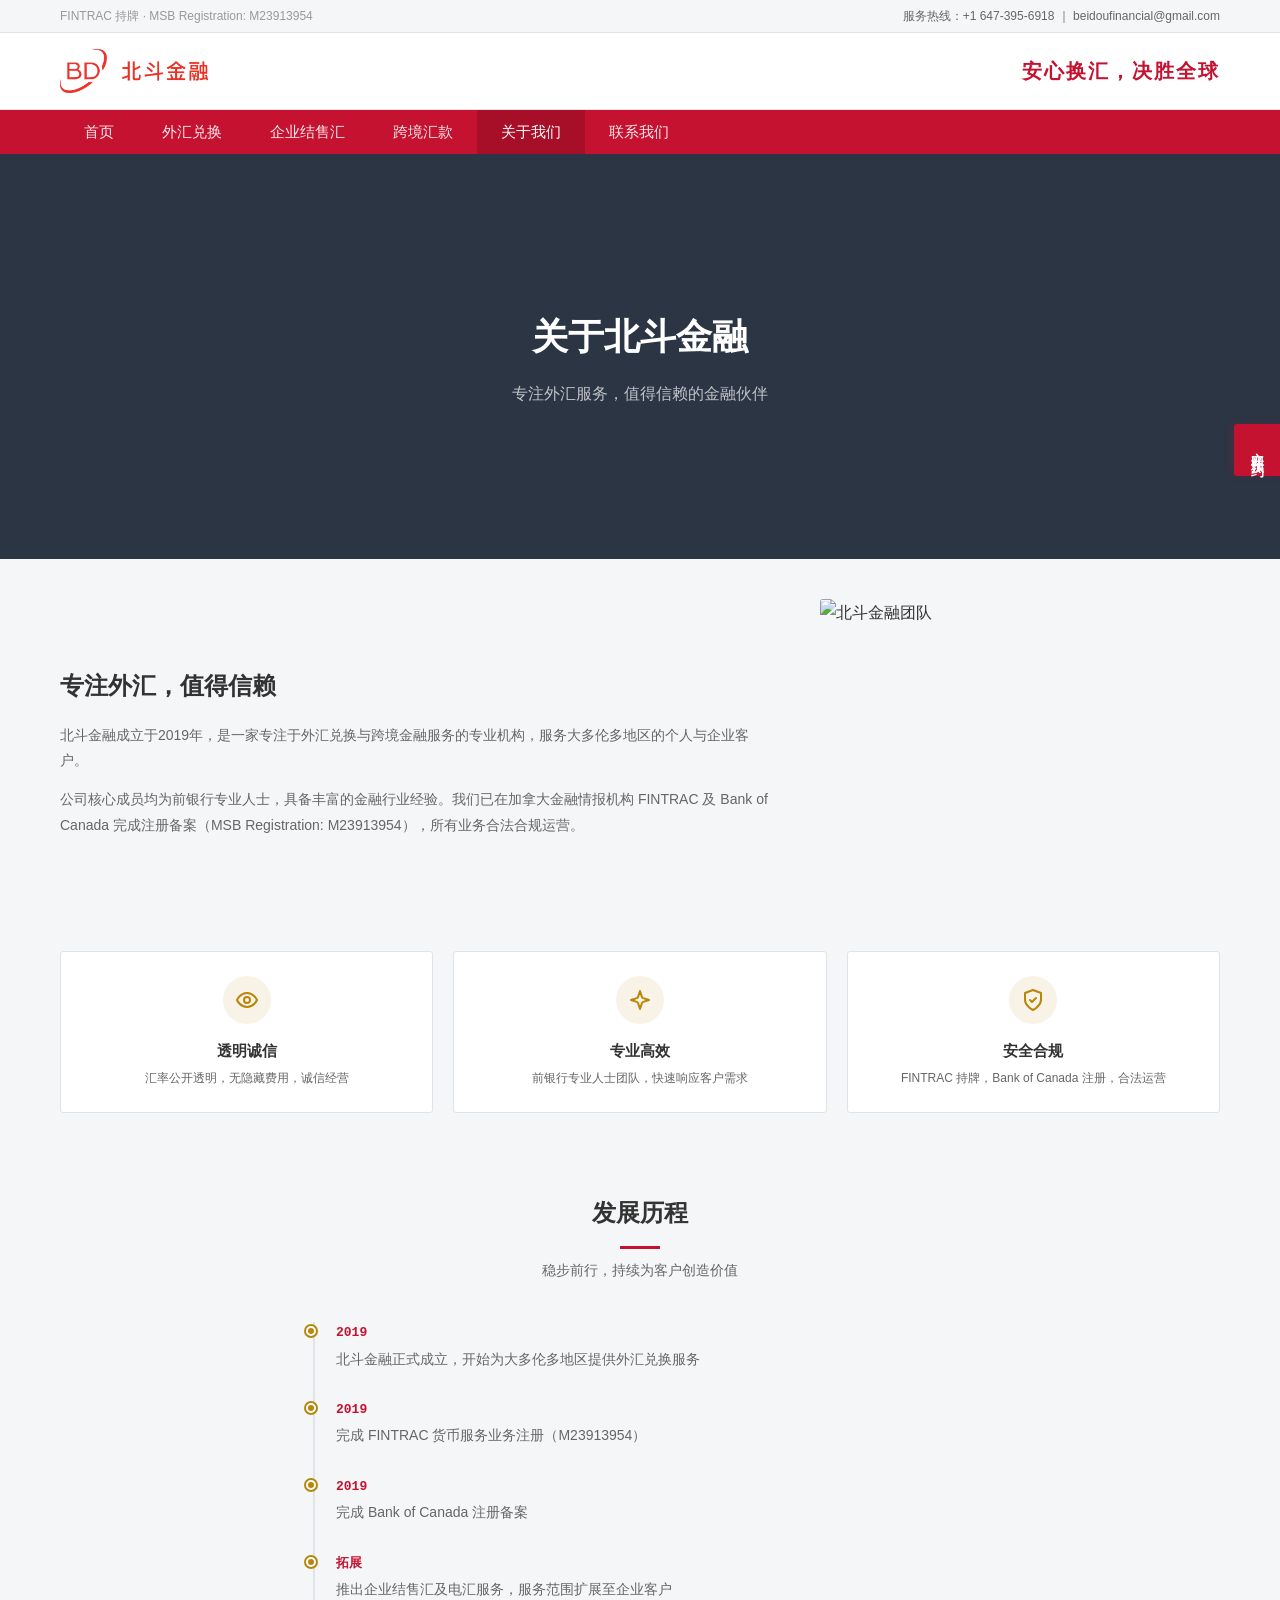
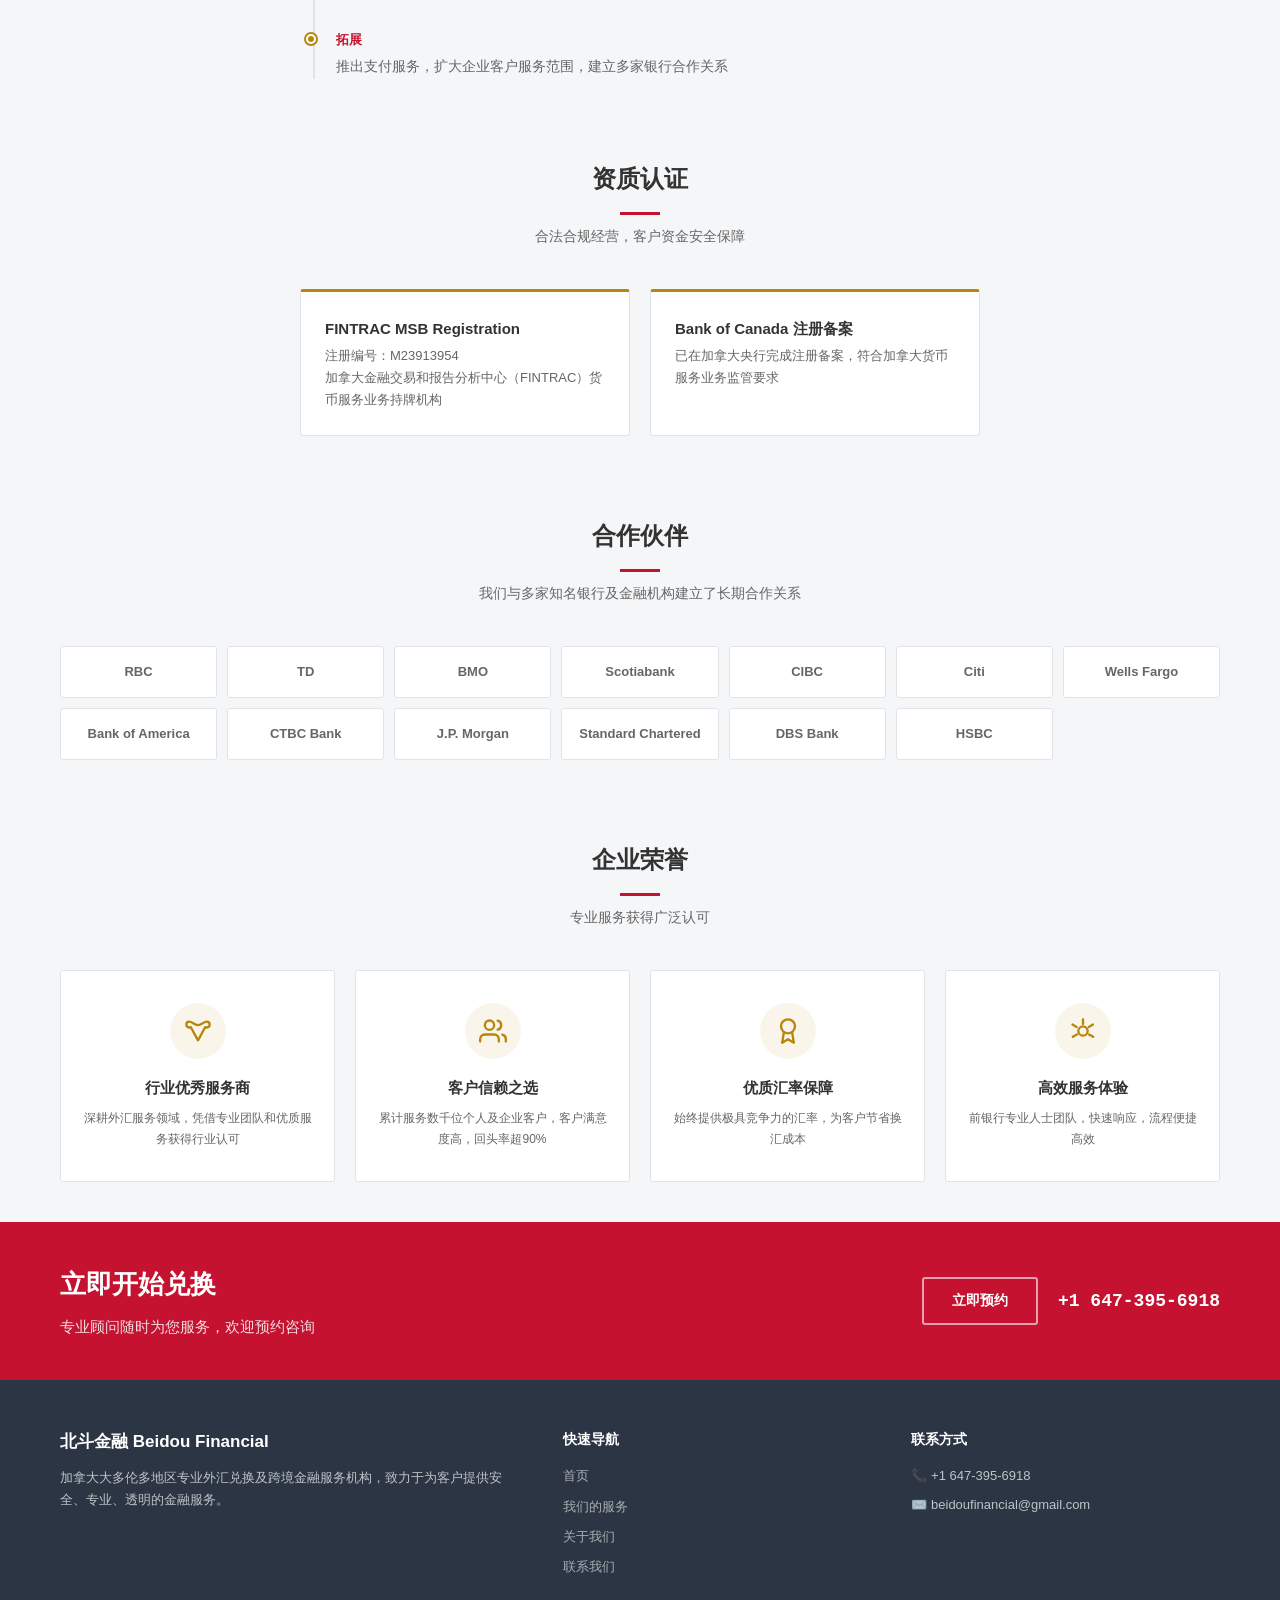
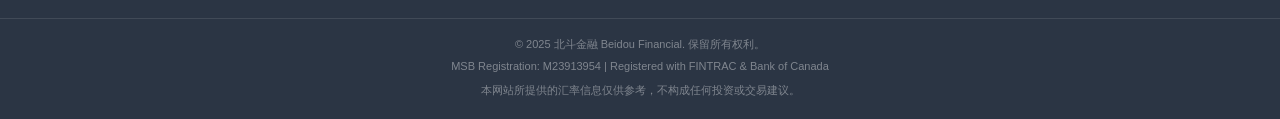
==== commit 830050d6: "全站改版为中国银行门户式布局 - 新增顶部信息栏（FINTRAC牌照号+联系方式） - 新增Logo栏（logo+品牌口号） - 导航栏改为红色背景横向菜单（BOC风格） - Banner改为左文右侧" ====
--- a/about.html
+++ b/about.html
@@ -8,20 +8,34 @@
 </head>
 <body>
 
-<!-- ========== 导航栏 ========== -->
-<nav class="navbar">
-  <div class="container">
+<!-- ========== 顶部信息栏 ========== -->
+<div class="top-bar">
+  <div class="container top-bar-inner">
+    <span class="top-bar-left">FINTRAC 持牌 · MSB Registration: M23913954</span>
+    <span class="top-bar-right">服务热线：+1 647-395-6918 ｜ beidoufinancial@gmail.com</span>
+  </div>
+</div>
+
+<!-- ========== Logo 栏 ========== -->
+<div class="header-bar">
+  <div class="container header-bar-inner">
     <a href="index.html" class="nav-logo">
       <img src="logo.png" alt="北斗金融 Beidou Financial">
     </a>
+    <div class="header-slogan">安心换汇，决胜全球</div>
+  </div>
+</div>
+
+<!-- ========== 红色导航栏 ========== -->
+<nav class="navbar">
+  <div class="container">
     <div class="nav-links">
       <a href="index.html">首页</a>
-      <a href="services.html">我们的服务</a>
+      <a href="services.html">外汇兑换</a>
+      <a href="services.html">企业结售汇</a>
+      <a href="services.html">跨境汇款</a>
       <a href="about.html" class="active">关于我们</a>
       <a href="contact.html">联系我们</a>
-    </div>
-    <div class="nav-cta">
-      <a href="contact.html" class="btn btn-primary btn-sm">立即预约</a>
     </div>
     <div class="nav-toggle">
       <span></span><span></span><span></span>
--- a/style.css
+++ b/style.css
@@ -1,551 +1,341 @@
 /* ============================================
-   北斗金融 Beidou Financial — 全站样式
+   北斗金融 — 中国银行门户风格
    ============================================ */
 
-/* ---------- CSS 变量 ---------- */
 :root {
-  --red: #D42B2B;
-  --red-hover: #B82424;
-  --dark: #1A1A1A;
-  --mid: #2C2C2C;
-  --gray: #888888;
-  --light-gray: #F5F5F5;
-  --white: #FFFFFF;
-  --border: #E0E0E0;
+  --red: #C41230;
+  --red-hover: #A30E28;
+  --red-light: #FDF2F2;
+  --gold: #B8860B;
+  --dark: #2B3544;
+  --text: #333;
+  --text-light: #666;
+  --gray: #999;
+  --light-gray: #F5F6F8;
+  --white: #FFF;
+  --border: #E0E3E8;
   --green: #22C55E;
-  --font-cn: -apple-system, BlinkMacSystemFont, 'PingFang SC', 'Hiragino Sans GB', 'Microsoft YaHei', 'WenQuanYi Micro Hei', sans-serif;
-  --font-en: -apple-system, BlinkMacSystemFont, 'Helvetica Neue', Arial, sans-serif;
-  --font-mono: 'SF Mono', 'Menlo', 'Consolas', 'Courier New', monospace;
-  --max-width: 1200px;
-  --nav-height: 72px;
-  --shadow-sm: 0 1px 3px rgba(0,0,0,.08);
-  --shadow-md: 0 4px 12px rgba(0,0,0,.1);
-  --shadow-lg: 0 8px 30px rgba(0,0,0,.12);
-  --radius: 8px;
-  --transition: .3s ease;
+  --font: 'Microsoft YaHei','PingFang SC','Hiragino Sans GB',-apple-system,BlinkMacSystemFont,sans-serif;
+  --mono: 'SF Mono','Menlo','Consolas',monospace;
+  --max-w: 1200px;
+  --shadow: 0 1px 4px rgba(0,0,0,.06);
+  --r: 3px;
+  --t: .25s ease;
 }
 
-/* ---------- Reset & Base ---------- */
-*, *::before, *::after { margin: 0; padding: 0; box-sizing: border-box; }
-
-html {
-  font-size: 16px;
-  scroll-behavior: smooth;
-  scroll-padding-top: var(--nav-height);
+*,*::before,*::after{margin:0;padding:0;box-sizing:border-box}
+html{font-size:16px;scroll-behavior:smooth}
+body{font-family:var(--font);color:var(--text);background:var(--light-gray);line-height:1.7;-webkit-font-smoothing:antialiased;overflow-x:hidden}
+img{max-width:100%;display:block}
+a{text-decoration:none;color:inherit;transition:color var(--t)}
+ul,ol{list-style:none}
+
+.container{width:100%;max-width:var(--max-w);margin:0 auto;padding:0 20px}
+.section{padding:40px 0}
+.section-gray{background:var(--light-gray)}
+.section-red{background:var(--red);color:var(--white)}
+.mono{font-family:var(--mono)}
+
+/* ========== 顶部信息栏 ========== */
+.top-bar{background:var(--light-gray);border-bottom:1px solid var(--border);font-size:12px;color:var(--gray);line-height:32px}
+.top-bar-inner{display:flex;justify-content:space-between;align-items:center}
+.top-bar-right{color:var(--text-light)}
+
+/* ========== Logo 栏 ========== */
+.header-bar{background:var(--white);padding:16px 0;border-bottom:1px solid var(--border)}
+.header-bar-inner{display:flex;align-items:center;justify-content:space-between}
+.nav-logo img{height:44px;width:auto}
+.header-slogan{font-size:20px;color:var(--red);font-weight:700;letter-spacing:2px}
+
+/* ========== 红色导航栏 ========== */
+.navbar{background:var(--red);position:sticky;top:0;z-index:1000}
+.navbar .container{display:flex;align-items:center;height:44px}
+.nav-links{display:flex;align-items:center;gap:0;width:100%}
+.nav-links a{color:rgba(255,255,255,.9);font-size:15px;font-weight:500;padding:0 24px;line-height:44px;transition:background var(--t)}
+.nav-links a:hover,.nav-links a.active{background:rgba(0,0,0,.15);color:#fff}
+.nav-toggle{display:none;flex-direction:column;gap:5px;cursor:pointer;padding:4px;margin-left:auto}
+.nav-toggle span{width:22px;height:2px;background:#fff;border-radius:1px}
+
+/* ========== Banner ========== */
+.banner{position:relative;min-height:380px;overflow:hidden}
+.banner-bg{position:absolute;inset:0;background-size:cover;background-position:center}
+.banner-bg::after{content:'';position:absolute;inset:0;background:linear-gradient(90deg,rgba(43,53,68,.88) 0%,rgba(43,53,68,.5) 60%,rgba(43,53,68,.3) 100%)}
+.banner-inner{position:relative;z-index:2;display:flex;gap:0;min-height:380px}
+.banner-text{flex:1;display:flex;flex-direction:column;justify-content:center;padding:48px 0}
+.banner-tag{display:inline-block;padding:4px 16px;border:1px solid var(--gold);color:var(--gold);font-size:12px;font-weight:600;letter-spacing:1px;margin-bottom:20px;width:fit-content}
+.banner h1{font-size:42px;font-weight:800;color:#fff;line-height:1.3;margin-bottom:16px}
+.banner p{font-size:15px;color:rgba(255,255,255,.75);line-height:1.8;margin-bottom:28px}
+.banner-buttons{display:flex;gap:12px}
+.banner-sidebar{width:220px;background:rgba(255,255,255,.95);display:flex;flex-direction:column;padding:24px 20px}
+.banner-sidebar h4{font-size:15px;font-weight:700;color:var(--red);margin-bottom:16px;padding-bottom:10px;border-bottom:2px solid var(--red)}
+.sidebar-link{display:block;padding:10px 0;font-size:14px;color:var(--text);border-bottom:1px dashed var(--border);transition:color var(--t)}
+.sidebar-link:hover{color:var(--red)}
+.sidebar-link:last-child{border-bottom:none}
+
+/* ========== 便捷服务 ========== */
+.quick-services{background:var(--white);border-bottom:1px solid var(--border);padding:20px 0}
+.qs-grid{display:grid;grid-template-columns:repeat(8,1fr);gap:0}
+.qs-item{display:flex;flex-direction:column;align-items:center;gap:8px;padding:12px 8px;text-align:center;color:var(--text);transition:color var(--t);font-size:13px;border-right:1px solid var(--border)}
+.qs-item:last-child{border-right:none}
+.qs-item:hover{color:var(--red)}
+.qs-icon{font-size:28px;line-height:1}
+
+/* ========== 门户两栏布局 ========== */
+.portal-grid{display:grid;grid-template-columns:1fr 340px;gap:32px}
+.portal-section-header{display:flex;align-items:center;justify-content:space-between;padding-bottom:12px;border-bottom:2px solid var(--red);margin-bottom:20px}
+.portal-section-header.center{justify-content:center;text-align:center}
+.portal-section-header h3{font-size:18px;font-weight:700;color:var(--text);position:relative}
+.more-link{font-size:13px;color:var(--red);font-weight:500}
+.more-link:hover{text-decoration:underline}
+
+/* ========== 汇率表格 ========== */
+.portal-main{background:var(--white);padding:24px;border:1px solid var(--border);border-radius:var(--r)}
+.portal-side{background:var(--white);padding:24px;border:1px solid var(--border);border-radius:var(--r)}
+.rate-table{margin-bottom:12px}
+.rate-table-head{display:grid;grid-template-columns:1.5fr 1fr 1fr .8fr;padding:10px 0;border-bottom:1px solid var(--border);font-size:13px;font-weight:700;color:var(--gray)}
+.rate-table-row{display:grid;grid-template-columns:1.5fr 1fr 1fr .8fr;padding:12px 0;border-bottom:1px solid #f0f0f0;font-size:14px;align-items:center}
+.rate-table-row:last-child{border-bottom:none}
+.rate-table-row:hover{background:var(--red-light)}
+.rate-up{color:var(--green)}
+.rate-down{color:var(--red)}
+.rate-note{font-size:12px;color:var(--gray);margin-top:8px}
+
+/* ========== 新闻列表 ========== */
+.news-list{list-style:none}
+.news-list li{padding:8px 0;border-bottom:1px dashed #eee;font-size:14px}
+.news-list li:last-child{border-bottom:none}
+.news-list a{color:var(--text);transition:color var(--t)}
+.news-list a:hover{color:var(--red)}
+
+/* ========== 服务卡片 ========== */
+.service-cards{display:grid;grid-template-columns:repeat(3,1fr);gap:20px}
+.service-card{background:var(--white);border:1px solid var(--border);border-radius:var(--r);padding:32px 24px;text-align:center;transition:box-shadow var(--t);position:relative;overflow:hidden}
+.service-card::before{content:'';position:absolute;top:0;left:0;right:0;height:3px;background:linear-gradient(90deg,var(--red),var(--gold))}
+.service-card:hover{box-shadow:var(--shadow)}
+.service-icon{width:52px;height:52px;background:var(--red-light);border-radius:50%;display:flex;align-items:center;justify-content:center;margin:0 auto 18px;color:var(--red)}
+.service-icon svg{width:26px;height:26px}
+.service-card h3{font-size:17px;font-weight:700;margin-bottom:8px;color:var(--text)}
+.service-card p{font-size:13px;color:var(--text-light);line-height:1.7;margin-bottom:16px}
+.link-red{color:var(--red);font-weight:600;font-size:13px}
+.link-red:hover{text-decoration:underline}
+
+/* ========== 公司亮点列表 ========== */
+.highlights-list{display:flex;flex-direction:column;gap:0}
+.hl-item{display:flex;align-items:center;gap:16px;padding:16px 0;border-bottom:1px solid #f0f0f0}
+.hl-item:last-child{border-bottom:none}
+.hl-num{width:80px;text-align:center;font-size:22px;font-weight:800;color:var(--red);font-family:var(--mono);flex-shrink:0}
+.hl-text{font-size:14px;color:var(--text-light)}
+.hl-text strong{color:var(--text)}
+
+/* ========== 资质列表 ========== */
+.cert-list{display:flex;flex-direction:column;gap:16px}
+.cert-item{display:flex;gap:12px;align-items:flex-start}
+.cert-icon{font-size:20px;flex-shrink:0;margin-top:2px}
+.cert-item strong{font-size:14px;display:block;margin-bottom:2px}
+.cert-item p{font-size:12px;color:var(--gray);margin:0}
+.partner-tags{display:flex;flex-wrap:wrap;gap:6px}
+.partner-tags span{padding:4px 12px;background:var(--light-gray);border:1px solid var(--border);border-radius:2px;font-size:12px;font-weight:600;color:var(--text-light)}
+
+/* ========== 客户好评 ========== */
+.testimonial-grid{display:grid;grid-template-columns:repeat(3,1fr);gap:20px}
+.testimonial-card{background:var(--white);border:1px solid var(--border);border-radius:var(--r);padding:28px 24px;display:flex;flex-direction:column}
+.testimonial-card:hover{box-shadow:var(--shadow)}
+.testimonial-stars{color:var(--gold);font-size:16px;letter-spacing:2px;margin-bottom:12px}
+.testimonial-text{flex:1;font-size:14px;color:var(--text-light);line-height:1.8;margin-bottom:20px}
+.testimonial-author{display:flex;align-items:center;gap:12px;margin-top:auto}
+.testimonial-avatar{width:40px;height:40px;background:var(--red);color:#fff;border-radius:50%;display:flex;align-items:center;justify-content:center;font-size:16px;font-weight:700;flex-shrink:0}
+.testimonial-name{font-size:14px;font-weight:700;color:var(--text)}
+.testimonial-role{font-size:12px;color:var(--gray)}
+
+/* ========== Buttons ========== */
+.btn{display:inline-flex;align-items:center;justify-content:center;padding:10px 28px;border-radius:var(--r);font-size:14px;font-weight:600;cursor:pointer;border:2px solid transparent;transition:all var(--t);font-family:var(--font);white-space:nowrap}
+.btn-primary{background:var(--red);color:#fff;border-color:var(--red)}
+.btn-primary:hover{background:var(--red-hover);border-color:var(--red-hover)}
+.btn-outline-white{background:transparent;color:#fff;border-color:rgba(255,255,255,.6)}
+.btn-outline-white:hover{border-color:#fff;background:rgba(255,255,255,.12)}
+.btn-sm{padding:8px 18px;font-size:13px}
+
+/* ========== CTA ========== */
+.cta-section .container{display:flex;align-items:center;justify-content:space-between;flex-wrap:wrap;gap:24px}
+.cta-left h2{font-size:26px;font-weight:700;margin-bottom:8px}
+.cta-left p{font-size:15px;opacity:.85}
+.cta-right{display:flex;align-items:center;gap:20px;flex-wrap:wrap}
+.cta-phone{font-size:18px;font-weight:600;font-family:var(--mono)}
+
+/* ========== 悬浮按钮 ========== */
+.fab-booking{position:fixed;right:0;top:50%;transform:translateY(-50%);z-index:999;writing-mode:vertical-lr;letter-spacing:4px;padding:18px 12px;background:var(--red);color:#fff;font-size:13px;font-weight:700;border-radius:var(--r) 0 0 var(--r);cursor:pointer;transition:all var(--t);box-shadow:-2px 0 8px rgba(196,18,48,.2)}
+.fab-booking:hover{padding-right:18px;background:var(--red-hover)}
+
+/* ========== Footer ========== */
+.footer{background:var(--dark);color:rgba(255,255,255,.7);padding:48px 0 0}
+.footer-grid{display:grid;grid-template-columns:1.5fr 1fr 1fr;gap:40px;margin-bottom:32px}
+.footer-brand h4{color:#fff;font-size:17px;font-weight:700;margin-bottom:10px}
+.footer-brand p{font-size:13px;line-height:1.7}
+.footer h5{color:#fff;font-size:14px;font-weight:700;margin-bottom:14px}
+.footer-links a{display:block;font-size:13px;margin-bottom:8px;color:rgba(255,255,255,.6);transition:color var(--t)}
+.footer-links a:hover{color:#fff}
+.footer-contact p{font-size:13px;margin-bottom:6px;display:flex;align-items:center;gap:6px}
+.footer-bottom{border-top:1px solid rgba(255,255,255,.1);padding:16px 0;text-align:center;font-size:11px;color:rgba(255,255,255,.4)}
+.footer-bottom p{margin-bottom:3px}
+
+/* ========== 进场动画 ========== */
+.fade-up{opacity:0;transform:translateY(30px);transition:opacity .6s ease,transform .6s ease}
+.fade-up.visible{opacity:1;transform:translateY(0)}
+
+/* ========== 服务详情页 ========== */
+.hero{position:relative;min-height:45vh;display:flex;align-items:center;background:var(--dark);padding-top:0;overflow:hidden}
+.hero-page{min-height:45vh}
+.hero-bg{position:absolute;inset:0;z-index:0;background-size:cover;background-position:center}
+.hero-bg::after{content:'';position:absolute;inset:0;background:linear-gradient(135deg,rgba(43,53,68,.88),rgba(43,53,68,.65))}
+.hero::before{display:none}
+.hero-glow{display:none}
+.hero-content{position:relative;z-index:2;text-align:center;max-width:720px;margin:0 auto;padding:60px 0}
+.hero h1{font-size:36px;font-weight:700;color:#fff;margin-bottom:12px}
+.hero .hero-desc{font-size:16px;color:rgba(255,255,255,.7);margin-bottom:0}
+.hero-bottom-fade{display:none}
+
+/* 关于我们、服务详情等子页面内容样式 */
+.about-intro{display:flex;gap:48px;align-items:center}
+.about-intro-text{flex:1}
+.about-intro-text h2{font-size:24px;font-weight:700;margin-bottom:16px;color:var(--text)}
+.about-intro-text p{color:var(--text-light);font-size:14px;line-height:1.8;margin-bottom:14px}
+.about-intro-img{flex:0 0 400px;height:320px;border-radius:var(--r);overflow:hidden}
+.about-intro-img img{width:100%;height:100%;object-fit:cover;background:var(--light-gray)}
+
+.value-cards{display:grid;grid-template-columns:repeat(3,1fr);gap:20px;margin-top:32px}
+.value-card{text-align:center;padding:24px 16px;border:1px solid var(--border);border-radius:var(--r);background:var(--white)}
+.value-card:hover{border-color:var(--gold)}
+.value-card .icon-circle{width:48px;height:48px;background:rgba(184,134,11,.1);border-radius:50%;display:flex;align-items:center;justify-content:center;margin:0 auto 14px;color:var(--gold)}
+.value-card h4{font-size:15px;font-weight:700;margin-bottom:4px}
+.value-card p{font-size:12px;color:var(--text-light)}
+
+.timeline{position:relative;padding-left:36px;max-width:680px;margin:0 auto}
+.timeline::before{content:'';position:absolute;left:13px;top:0;bottom:0;width:2px;background:var(--border)}
+.timeline-item{position:relative;margin-bottom:28px}
+.timeline-item:last-child{margin-bottom:0}
+.timeline-dot{position:absolute;left:-30px;top:4px;width:10px;height:10px;background:var(--gold);border-radius:50%;border:2px solid var(--white);box-shadow:0 0 0 2px var(--gold)}
+.timeline-year{font-size:13px;font-weight:700;color:var(--red);margin-bottom:3px;font-family:var(--mono)}
+.timeline-text{font-size:14px;color:var(--text-light)}
+
+.cert-cards{display:grid;grid-template-columns:repeat(2,1fr);gap:20px;max-width:680px;margin:24px auto 0}
+.cert-card{padding:24px;border:1px solid var(--border);border-radius:var(--r);background:var(--white);border-top:3px solid var(--gold)}
+.cert-card h4{font-size:15px;font-weight:700;margin-bottom:4px;color:var(--text)}
+.cert-card p{font-size:13px;color:var(--text-light)}
+
+.section-dark{background:var(--light-gray);color:var(--text)}
+.section-dark .section-header h2{color:var(--text)}
+.section-dark .section-header p{color:var(--text-light)}
+.section-header{text-align:center;margin-bottom:40px}
+.section-header h2{font-size:24px;font-weight:700;margin-bottom:10px;color:var(--text)}
+.section-header h2::after{content:'';display:block;width:40px;height:3px;background:var(--red);margin:12px auto 0}
+.section-header p{color:var(--text-light);font-size:14px;max-width:500px;margin:0 auto}
+
+.partner-grid{display:grid;grid-template-columns:repeat(auto-fill,minmax(140px,1fr));gap:10px}
+.partner-item{display:flex;align-items:center;justify-content:center;padding:14px 12px;background:var(--white);border-radius:var(--r);font-size:13px;font-weight:700;color:var(--text-light);border:1px solid var(--border);transition:all var(--t);min-height:52px}
+.partner-item:hover{border-color:var(--red);color:var(--red)}
+
+.service-detail{display:flex;gap:48px;align-items:center}
+.service-detail.reverse{flex-direction:row-reverse}
+.service-detail-img{flex:0 0 400px;height:300px;border-radius:var(--r);overflow:hidden}
+.service-detail-img img{width:100%;height:100%;object-fit:cover;background:var(--light-gray)}
+.service-detail-text{flex:1}
+.service-detail-text h2{font-size:24px;font-weight:700;margin-bottom:12px;color:var(--text)}
+.service-detail-text>p{color:var(--text-light);font-size:14px;line-height:1.8;margin-bottom:16px}
+
+.tag-list{display:flex;flex-wrap:wrap;gap:6px;margin-bottom:16px}
+.tag-item{padding:4px 12px;background:var(--red-light);color:var(--red);border-radius:2px;font-size:12px;font-weight:600}
+.detail-label{font-weight:700;font-size:13px;margin-bottom:4px;color:var(--text)}
+.detail-info{color:var(--text-light);font-size:13px;margin-bottom:14px}
+.step-list{display:flex;gap:12px;margin-bottom:20px;flex-wrap:wrap}
+.step-item{display:flex;align-items:center;gap:8px;padding:8px 14px;background:var(--light-gray);border-radius:var(--r);font-size:13px}
+.step-num{width:24px;height:24px;background:var(--red);color:#fff;border-radius:50%;display:flex;align-items:center;justify-content:center;font-size:12px;font-weight:700;flex-shrink:0}
+.advantage-list{display:flex;gap:16px;margin-bottom:20px;flex-wrap:wrap}
+.advantage-item{display:flex;align-items:center;gap:6px;font-size:13px;font-weight:600;color:var(--text)}
+.advantage-item svg{color:var(--gold);width:16px;height:16px}
+
+/* 联系我们 */
+.contact-layout{display:grid;grid-template-columns:1fr 1fr;gap:48px}
+.contact-info h3{font-size:18px;font-weight:700;margin-bottom:24px;color:var(--text)}
+.contact-item{display:flex;gap:12px;margin-bottom:18px}
+.contact-item .ci-icon{width:40px;height:40px;background:var(--red-light);border-radius:var(--r);display:flex;align-items:center;justify-content:center;flex-shrink:0;color:var(--red)}
+.contact-item .ci-icon svg{width:18px;height:18px}
+.contact-item .ci-label{font-size:12px;color:var(--gray);margin-bottom:1px}
+.contact-item .ci-value{font-size:14px;font-weight:600;color:var(--text)}
+.map-placeholder{width:100%;height:200px;background:var(--light-gray);border-radius:var(--r);display:flex;flex-direction:column;align-items:center;justify-content:center;color:var(--gray);border:1px solid var(--border);margin-top:20px;gap:6px}
+.social-links{display:flex;gap:10px;margin-top:20px}
+.social-link{width:40px;height:40px;border:1px solid var(--border);border-radius:var(--r);display:flex;align-items:center;justify-content:center;color:var(--gray);font-size:11px;font-weight:700;transition:all var(--t)}
+.social-link:hover{border-color:var(--red);color:var(--red)}
+.form-card{background:var(--white);border-radius:var(--r);padding:32px;box-shadow:var(--shadow);border:1px solid var(--border)}
+.form-card h3{font-size:20px;font-weight:700;margin-bottom:6px;color:var(--text)}
+.form-card>p{color:var(--text-light);font-size:13px;margin-bottom:24px}
+.form-group{margin-bottom:16px}
+.form-group label{display:block;font-size:13px;font-weight:600;margin-bottom:4px;color:var(--text)}
+.form-group label span{color:var(--gray);font-weight:400}
+.form-control{width:100%;padding:10px 14px;border:1px solid var(--border);border-radius:var(--r);font-size:14px;font-family:var(--font);transition:border-color var(--t);background:var(--white);outline:none;color:var(--text)}
+.form-control:focus{border-color:var(--red)}
+textarea.form-control{resize:vertical;min-height:80px}
+select.form-control{appearance:none;background-image:url("data:image/svg+xml,%3Csvg xmlns='http://www.w3.org/2000/svg' width='16' height='16' viewBox='0 0 24 24' fill='none' stroke='%23999' stroke-width='2'%3E%3Cpath d='m6 9 6 6 6-6'/%3E%3C/svg%3E");background-repeat:no-repeat;background-position:right 12px center;padding-right:36px}
+.form-submit{margin-top:20px}
+.form-submit .btn{width:100%}
+.form-note{text-align:center;margin-top:10px;font-size:12px;color:var(--gray)}
+
+/* 企业荣誉 */
+.honors-grid{display:grid;grid-template-columns:repeat(4,1fr);gap:20px}
+.honor-card{text-align:center;padding:32px 20px;border:1px solid var(--border);border-radius:var(--r);background:var(--white)}
+.honor-card:hover{border-color:var(--gold);box-shadow:var(--shadow)}
+.honor-icon{width:56px;height:56px;background:rgba(184,134,11,.08);border-radius:50%;display:flex;align-items:center;justify-content:center;margin:0 auto 16px;color:var(--gold)}
+.honor-icon svg{width:28px;height:28px}
+.honor-card h4{font-size:15px;font-weight:700;margin-bottom:8px;color:var(--text)}
+.honor-card p{font-size:12px;color:var(--text-light);line-height:1.7}
+
+.cert-badges{display:flex;justify-content:center;gap:24px;margin-bottom:40px;flex-wrap:wrap}
+.cert-badge{display:flex;align-items:center;gap:10px;padding:14px 24px;background:rgba(184,134,11,.06);border:1px solid rgba(184,134,11,.2);border-radius:var(--r);font-weight:600;font-size:14px;color:var(--text)}
+.cert-badge svg{color:var(--gold);width:22px;height:22px}
+
+/* ========== 响应式 ========== */
+@media(max-width:1024px){
+  .portal-grid{grid-template-columns:1fr}
+  .banner-sidebar{display:none}
+  .banner{min-height:320px}
+  .banner-inner{min-height:320px}
+  .qs-grid{grid-template-columns:repeat(4,1fr)}
+  .service-cards{grid-template-columns:repeat(2,1fr)}
+  .testimonial-grid{grid-template-columns:repeat(2,1fr)}
+  .honors-grid{grid-template-columns:repeat(2,1fr)}
+  .service-detail,.service-detail.reverse{flex-direction:column}
+  .service-detail-img{flex:none;width:100%;height:240px}
+  .about-intro{flex-direction:column}
+  .about-intro-img{flex:none;width:100%;height:260px}
+  .contact-layout{grid-template-columns:1fr}
+  .footer-grid{grid-template-columns:1fr}
+  .cert-cards{grid-template-columns:1fr}
 }
 
-body {
-  font-family: var(--font-cn);
-  color: var(--dark);
-  background: var(--white);
-  line-height: 1.7;
-  -webkit-font-smoothing: antialiased;
-  overflow-x: hidden;
+@media(max-width:768px){
+  .top-bar-inner{flex-direction:column;line-height:20px;padding:6px 0;gap:2px;text-align:center}
+  .header-slogan{font-size:16px}
+  .nav-links{display:none;position:absolute;top:44px;left:0;width:100%;background:var(--red);flex-direction:column;padding:8px 0;z-index:1001}
+  .nav-links.open{display:flex}
+  .nav-links a{padding:12px 24px;width:100%;line-height:1.4}
+  .nav-toggle{display:flex}
+  .banner h1{font-size:28px}
+  .qs-grid{grid-template-columns:repeat(4,1fr)}
+  .qs-item{font-size:11px;padding:8px 4px}
+  .qs-icon{font-size:22px}
+  .service-cards,.value-cards,.testimonial-grid{grid-template-columns:1fr}
+  .hero h1{font-size:28px}
+  .section{padding:32px 0}
+  .cta-section .container{flex-direction:column;text-align:center}
+  .cta-right{justify-content:center}
+  .partner-grid{grid-template-columns:repeat(2,1fr)}
+  .step-list{flex-direction:column}
+  .fab-booking{font-size:11px;padding:14px 10px}
+  .highlights-list .hl-item{flex-direction:column;text-align:center;gap:4px}
+  .honors-grid{grid-template-columns:1fr}
 }
 
-img { max-width: 100%; display: block; }
-a { text-decoration: none; color: inherit; transition: color var(--transition); }
-ul, ol { list-style: none; }
-
-/* ---------- Utility ---------- */
-.container { width: 100%; max-width: var(--max-width); margin: 0 auto; padding: 0 24px; }
-.section { padding: 80px 0; }
-.section-dark { background: var(--dark); color: var(--white); }
-.section-gray { background: var(--light-gray); }
-.section-red { background: var(--red); color: var(--white); }
-
-.section-header { text-align: center; margin-bottom: 56px; }
-.section-header h2 { font-size: 32px; font-weight: 700; margin-bottom: 12px; letter-spacing: -0.02em; }
-.section-header p { color: var(--gray); font-size: 16px; max-width: 560px; margin: 0 auto; }
-.section-dark .section-header p { color: rgba(255,255,255,.6); }
-
-/* ---------- Buttons ---------- */
-.btn {
-  display: inline-flex; align-items: center; justify-content: center; gap: 8px;
-  padding: 14px 32px; border-radius: 6px; font-size: 15px; font-weight: 600;
-  cursor: pointer; border: 2px solid transparent; transition: all var(--transition);
-  font-family: var(--font-cn); white-space: nowrap;
+@media(max-width:480px){
+  .qs-grid{grid-template-columns:repeat(4,1fr)}
+  .banner h1{font-size:24px}
+  .banner-buttons{flex-direction:column}
 }
-.btn-primary { background: var(--red); color: var(--white); border-color: var(--red); }
-.btn-primary:hover { background: var(--red-hover); border-color: var(--red-hover); transform: translateY(-1px); }
-.btn-outline { background: transparent; color: var(--white); border-color: rgba(255,255,255,.4); }
-.btn-outline:hover { border-color: var(--white); background: rgba(255,255,255,.08); }
-.btn-outline-dark { background: transparent; color: var(--dark); border-color: var(--border); }
-.btn-outline-dark:hover { border-color: var(--dark); }
-.btn-outline-white { background: transparent; color: var(--white); border-color: var(--white); }
-.btn-outline-white:hover { background: rgba(255,255,255,.12); }
-.btn-sm { padding: 10px 20px; font-size: 14px; }
-
-.link-red { color: var(--red); font-weight: 600; font-size: 15px; display: inline-flex; align-items: center; gap: 6px; transition: gap var(--transition); }
-.link-red:hover { gap: 10px; }
-.link-red svg { width: 16px; height: 16px; }
-
-/* ---------- Navigation ---------- */
-.navbar {
-  position: fixed; top: 0; left: 0; width: 100%; height: var(--nav-height);
-  background: var(--dark); z-index: 1000; border-bottom: 1px solid rgba(255,255,255,.06);
-}
-.navbar .container {
-  display: flex; align-items: center; justify-content: space-between; height: 100%;
-}
-.nav-logo { display: flex; align-items: center; }
-.nav-logo img { height: 40px; width: auto; }
-.nav-links { display: flex; align-items: center; gap: 36px; }
-.nav-links a {
-  color: rgba(255,255,255,.7); font-size: 15px; font-weight: 500;
-  position: relative; padding: 4px 0; transition: color var(--transition);
-}
-.nav-links a:hover, .nav-links a.active { color: var(--white); }
-.nav-links a.active::after {
-  content: ''; position: absolute; bottom: -2px; left: 0; width: 100%;
-  height: 2px; background: var(--red); border-radius: 1px;
-}
-.nav-cta .btn { padding: 10px 24px; font-size: 14px; }
-
-/* Mobile menu */
-.nav-toggle { display: none; flex-direction: column; gap: 5px; cursor: pointer; padding: 4px; }
-.nav-toggle span { width: 22px; height: 2px; background: var(--white); border-radius: 1px; transition: var(--transition); }
-
-/* ---------- Hero Banner ---------- */
-.hero {
-  position: relative; min-height: 90vh; display: flex; align-items: center;
-  background: var(--dark);
-  padding-top: var(--nav-height); overflow: hidden;
-}
-.hero-bg {
-  position: absolute; inset: 0; z-index: 0;
-  background-size: cover; background-position: center;
-  background-repeat: no-repeat;
-}
-.hero-bg::after {
-  content: ''; position: absolute; inset: 0;
-  background: rgba(10,10,10,.72);
-}
-.hero-page {
-  min-height: 50vh; padding-top: var(--nav-height);
-}
-.hero-page .hero-bg::after {
-  background: rgba(10,10,10,.78);
-}
-/* 几何线条纹理 */
-.hero::before {
-  content: ''; position: absolute; inset: 0; z-index: 1;
-  background-image:
-    linear-gradient(rgba(212,43,43,.04) 1px, transparent 1px),
-    linear-gradient(90deg, rgba(212,43,43,.04) 1px, transparent 1px);
-  background-size: 60px 60px;
-  mask-image: radial-gradient(ellipse 70% 60% at 50% 50%, black 30%, transparent 80%);
-  -webkit-mask-image: radial-gradient(ellipse 70% 60% at 50% 50%, black 30%, transparent 80%);
-}
-.hero-content { position: relative; z-index: 2; text-align: center; max-width: 720px; margin: 0 auto; }
-.hero-tag {
-  display: inline-block; padding: 6px 18px; border: 1px solid var(--red);
-  border-radius: 50px; color: var(--red); font-size: 13px; font-weight: 600;
-  margin-bottom: 28px; letter-spacing: 0.5px;
-  background: rgba(212,43,43,.1); backdrop-filter: blur(4px);
-}
-.hero h1 {
-  font-size: 52px; font-weight: 800; color: var(--white); margin-bottom: 16px;
-  letter-spacing: -0.02em; line-height: 1.2;
-  text-shadow: 0 2px 20px rgba(0,0,0,.3);
-}
-.hero .hero-sub { font-size: 18px; color: rgba(255,255,255,.5); margin-bottom: 12px; font-weight: 500; letter-spacing: 4px; }
-.hero .hero-desc { font-size: 17px; color: rgba(255,255,255,.6); margin-bottom: 40px; line-height: 1.8; }
-.hero-buttons { display: flex; gap: 16px; justify-content: center; flex-wrap: wrap; }
-
-/* Hero 底部过渡 */
-.hero-bottom-fade { display: none; }
-
-/* 装饰光晕 */
-.hero-glow {
-  position: absolute; width: 600px; height: 600px; border-radius: 50%;
-  background: radial-gradient(circle, rgba(212,43,43,.12) 0%, transparent 70%);
-  top: 15%; left: 50%; transform: translateX(-50%);
-  pointer-events: none; z-index: 1;
-}
-
-/* ---------- 汇率卡片（Wix Repeater 可复刻） ---------- */
-.section-rates { position: relative; z-index: 4; }
-.rate-grid {
-  display: grid; grid-template-columns: repeat(4, 1fr); gap: 16px;
-}
-.rate-card {
-  background: var(--white); border-radius: 12px; padding: 24px 20px;
-  border: 1px solid var(--border); transition: all var(--transition);
-  text-align: center;
-}
-.rate-card:hover { border-color: var(--red); box-shadow: var(--shadow-md); transform: translateY(-2px); }
-.rate-flag { font-size: 32px; margin-bottom: 8px; }
-.rate-pair-name { font-size: 14px; font-weight: 700; color: var(--dark); margin-bottom: 12px; }
-.rate-buy-sell { display: flex; justify-content: center; gap: 20px; margin-bottom: 10px; }
-.rate-col { text-align: center; }
-.rate-col-label { font-size: 11px; color: var(--gray); margin-bottom: 4px; text-transform: uppercase; letter-spacing: 0.5px; }
-.rate-col-val { font-family: var(--font-mono); font-size: 18px; font-weight: 600; color: var(--dark); }
-.rate-change { font-family: var(--font-mono); font-size: 13px; font-weight: 600; display: inline-flex; align-items: center; gap: 4px; padding: 3px 10px; border-radius: 50px; }
-.rate-up { color: var(--green); background: rgba(34,197,94,.08); }
-.rate-down { color: var(--red); background: rgba(212,43,43,.08); }
-.rate-meta { text-align: center; margin-top: 28px; color: var(--gray); font-size: 13px; }
-.rate-meta a { color: var(--red); font-weight: 600; }
-
-/* ---------- 新闻卡片 ---------- */
-.news-grid { display: grid; grid-template-columns: repeat(3, 1fr); gap: 28px; }
-.news-card {
-  background: var(--white); border-radius: var(--radius); overflow: hidden;
-  box-shadow: var(--shadow-sm); border: 1px solid var(--border);
-  transition: transform var(--transition), box-shadow var(--transition);
-}
-.news-card:hover { transform: translateY(-4px); box-shadow: var(--shadow-lg); }
-.news-card-img {
-  width: 100%; height: 180px; object-fit: cover;
-  border-bottom: 1px solid var(--border);
-  background: var(--light-gray);
-}
-.news-card-body { padding: 24px; }
-.news-tag {
-  display: inline-block; padding: 4px 12px; background: rgba(212,43,43,.08);
-  color: var(--red); font-size: 12px; font-weight: 600; border-radius: 4px; margin-bottom: 14px;
-}
-.news-card h3 { font-size: 17px; font-weight: 700; line-height: 1.5; margin-bottom: 10px; }
-.news-card p { color: var(--gray); font-size: 14px; line-height: 1.7; margin-bottom: 16px; }
-.news-source { font-size: 13px; color: var(--gray); }
-
-/* ---------- 服务卡片 ---------- */
-.service-cards { display: grid; grid-template-columns: repeat(3, 1fr); gap: 28px; }
-.service-card {
-  background: var(--white); border-radius: var(--radius); padding: 36px 28px;
-  border: 1px solid var(--border); position: relative; overflow: hidden;
-  transition: transform var(--transition), box-shadow var(--transition);
-}
-.service-card:hover { transform: translateY(-4px); box-shadow: var(--shadow-lg); }
-.service-card::after {
-  content: ''; position: absolute; bottom: 0; left: 28px; right: 28px;
-  height: 3px; background: var(--red); border-radius: 3px 3px 0 0;
-}
-.service-icon {
-  width: 56px; height: 56px; background: rgba(212,43,43,.08); border-radius: 12px;
-  display: flex; align-items: center; justify-content: center; margin-bottom: 22px;
-  color: var(--red);
-}
-.service-icon svg { width: 28px; height: 28px; }
-.service-card h3 { font-size: 19px; font-weight: 700; margin-bottom: 10px; }
-.service-card p { color: var(--gray); font-size: 14px; line-height: 1.7; margin-bottom: 20px; }
-
-/* ---------- 公司亮点 ---------- */
-.highlights { display: grid; grid-template-columns: repeat(4, 1fr); gap: 0; }
-.highlight-item {
-  text-align: center; padding: 24px 20px;
-  border-right: 1px solid rgba(255,255,255,.1);
-}
-.highlight-item:last-child { border-right: none; }
-.highlight-num {
-  font-size: 48px; font-weight: 800; color: var(--red); font-family: var(--font-en);
-  line-height: 1; margin-bottom: 8px;
-}
-.highlight-label { font-size: 15px; color: rgba(255,255,255,.7); }
-
-/* ---------- 资质与合作 ---------- */
-.cert-badges { display: flex; justify-content: center; gap: 32px; margin-bottom: 48px; flex-wrap: wrap; }
-.cert-badge {
-  display: flex; align-items: center; gap: 12px; padding: 18px 28px;
-  background: rgba(34,197,94,.06); border: 1px solid rgba(34,197,94,.2);
-  border-radius: var(--radius); font-weight: 600; font-size: 15px;
-}
-.cert-badge svg { color: var(--green); width: 24px; height: 24px; }
-.cert-badge .shield-icon { color: #3B82F6; }
-
-.partner-grid {
-  display: grid; grid-template-columns: repeat(auto-fill, minmax(160px, 1fr)); gap: 16px;
-}
-.partner-item {
-  display: flex; align-items: center; justify-content: center; gap: 10px;
-  padding: 20px 16px; background: var(--white); border-radius: var(--radius);
-  font-size: 15px; font-weight: 700; color: #444; letter-spacing: -0.01em;
-  border: 1px solid var(--border); transition: all var(--transition);
-  min-height: 68px;
-}
-.partner-item:hover { border-color: var(--red); box-shadow: var(--shadow-sm); }
-.partner-item img {
-  width: 28px; height: 28px; object-fit: contain; border-radius: 4px;
-  flex-shrink: 0;
-}
-
-/* ---------- CTA 区块 ---------- */
-.cta-section .container {
-  display: flex; align-items: center; justify-content: space-between; flex-wrap: wrap; gap: 32px;
-}
-.cta-left h2 { font-size: 32px; font-weight: 800; margin-bottom: 10px; }
-.cta-left p { font-size: 16px; opacity: .85; }
-.cta-right { display: flex; align-items: center; gap: 24px; flex-wrap: wrap; }
-.cta-phone { font-size: 18px; font-weight: 600; font-family: var(--font-mono); }
-
-/* ---------- 服务详情页 ---------- */
-.service-detail { display: flex; gap: 64px; align-items: center; }
-.service-detail.reverse { flex-direction: row-reverse; }
-.service-detail-img {
-  flex: 0 0 440px; height: 340px; border-radius: 12px; overflow: hidden;
-  position: relative;
-}
-.service-detail-img img {
-  width: 100%; height: 100%; object-fit: cover;
-  background: var(--light-gray);
-}
-.service-detail-text { flex: 1; }
-.service-detail-text h2 { font-size: 28px; font-weight: 800; margin-bottom: 14px; }
-.service-detail-text > p { color: var(--gray); font-size: 15px; line-height: 1.8; margin-bottom: 20px; }
-
-.tag-list { display: flex; flex-wrap: wrap; gap: 8px; margin-bottom: 20px; }
-.tag-item {
-  padding: 6px 14px; background: rgba(212,43,43,.06); color: var(--red);
-  border-radius: 50px; font-size: 13px; font-weight: 600;
-}
-.detail-label { font-weight: 700; font-size: 14px; margin-bottom: 6px; color: var(--dark); }
-.detail-info { color: var(--gray); font-size: 14px; margin-bottom: 16px; }
-
-.step-list { display: flex; gap: 16px; margin-bottom: 24px; flex-wrap: wrap; }
-.step-item {
-  display: flex; align-items: center; gap: 10px; padding: 10px 16px;
-  background: var(--light-gray); border-radius: var(--radius); font-size: 14px;
-}
-.step-num {
-  width: 28px; height: 28px; background: var(--red); color: var(--white);
-  border-radius: 50%; display: flex; align-items: center; justify-content: center;
-  font-size: 13px; font-weight: 700; flex-shrink: 0;
-}
-
-.advantage-list { display: flex; gap: 20px; margin-bottom: 24px; flex-wrap: wrap; }
-.advantage-item { display: flex; align-items: center; gap: 8px; font-size: 14px; font-weight: 600; }
-.advantage-item svg { color: var(--green); width: 18px; height: 18px; }
-
-/* ---------- 关于我们 ---------- */
-.about-intro { display: flex; gap: 64px; align-items: center; }
-.about-intro-text { flex: 1; }
-.about-intro-text h2 { font-size: 28px; font-weight: 800; margin-bottom: 20px; }
-.about-intro-text p { color: var(--gray); font-size: 15px; line-height: 1.8; margin-bottom: 16px; }
-.about-intro-img {
-  flex: 0 0 440px; height: 360px; border-radius: 12px; overflow: hidden;
-}
-.about-intro-img img {
-  width: 100%; height: 100%; object-fit: cover;
-  background: var(--light-gray);
-}
-
-.value-cards { display: grid; grid-template-columns: repeat(3, 1fr); gap: 24px; margin-top: 40px; }
-.value-card {
-  text-align: center; padding: 28px 20px; border: 1px solid var(--border);
-  border-radius: var(--radius); transition: all var(--transition);
-}
-.value-card:hover { border-color: var(--red); }
-.value-card .icon-circle {
-  width: 56px; height: 56px; background: rgba(212,43,43,.08); border-radius: 50%;
-  display: flex; align-items: center; justify-content: center; margin: 0 auto 16px;
-  color: var(--red);
-}
-.value-card h4 { font-size: 16px; font-weight: 700; margin-bottom: 6px; }
-.value-card p { font-size: 13px; color: var(--gray); }
-
-/* 时间轴 */
-.timeline { position: relative; padding-left: 40px; max-width: 720px; margin: 0 auto; }
-.timeline::before {
-  content: ''; position: absolute; left: 15px; top: 0; bottom: 0;
-  width: 2px; background: var(--border);
-}
-.timeline-item { position: relative; margin-bottom: 36px; }
-.timeline-item:last-child { margin-bottom: 0; }
-.timeline-dot {
-  position: absolute; left: -33px; top: 4px; width: 12px; height: 12px;
-  background: var(--red); border-radius: 50%; border: 3px solid var(--white);
-  box-shadow: 0 0 0 2px var(--red);
-}
-.timeline-year { font-size: 14px; font-weight: 700; color: var(--red); margin-bottom: 4px; font-family: var(--font-mono); }
-.timeline-text { font-size: 15px; color: var(--gray); }
-
-/* 资质卡片 */
-.cert-cards { display: grid; grid-template-columns: repeat(2, 1fr); gap: 24px; max-width: 720px; margin: 32px auto 0; }
-.cert-card {
-  padding: 28px; border: 1px solid rgba(255,255,255,.15); border-radius: var(--radius);
-  background: rgba(255,255,255,.04);
-}
-.cert-card h4 { font-size: 16px; font-weight: 700; margin-bottom: 6px; }
-.cert-card p { font-size: 14px; color: rgba(255,255,255,.6); }
-
-/* ---------- 联系我们 ---------- */
-.contact-layout { display: grid; grid-template-columns: 1fr 1fr; gap: 64px; }
-.contact-info h3 { font-size: 20px; font-weight: 700; margin-bottom: 28px; }
-.contact-item { display: flex; gap: 14px; margin-bottom: 22px; }
-.contact-item .ci-icon {
-  width: 44px; height: 44px; background: rgba(212,43,43,.08); border-radius: 10px;
-  display: flex; align-items: center; justify-content: center; flex-shrink: 0;
-  color: var(--red);
-}
-.contact-item .ci-icon svg { width: 20px; height: 20px; }
-.contact-item .ci-label { font-size: 13px; color: var(--gray); margin-bottom: 2px; }
-.contact-item .ci-value { font-size: 15px; font-weight: 600; }
-
-.map-placeholder {
-  width: 100%; height: 220px; background: var(--light-gray); border-radius: var(--radius);
-  display: flex; flex-direction: column; align-items: center; justify-content: center;
-  color: var(--gray); border: 1px solid var(--border); margin-top: 24px; gap: 8px;
-}
-.map-placeholder svg { width: 36px; height: 36px; opacity: .4; }
-
-.social-links { display: flex; gap: 12px; margin-top: 24px; }
-.social-link {
-  width: 44px; height: 44px; border: 1px solid var(--border); border-radius: 10px;
-  display: flex; align-items: center; justify-content: center;
-  color: var(--gray); transition: all var(--transition); font-size: 12px; font-weight: 700;
-}
-.social-link:hover { border-color: var(--red); color: var(--red); }
-
-/* 表单 */
-.form-card {
-  background: var(--white); border-radius: var(--radius); padding: 36px;
-  box-shadow: var(--shadow-md); border: 1px solid var(--border);
-}
-.form-card h3 { font-size: 22px; font-weight: 700; margin-bottom: 8px; }
-.form-card > p { color: var(--gray); font-size: 14px; margin-bottom: 28px; }
-.form-group { margin-bottom: 18px; }
-.form-group label { display: block; font-size: 14px; font-weight: 600; margin-bottom: 6px; }
-.form-group label span { color: var(--gray); font-weight: 400; }
-.form-control {
-  width: 100%; padding: 12px 16px; border: 1px solid var(--border); border-radius: 6px;
-  font-size: 15px; font-family: var(--font-cn); transition: border-color var(--transition);
-  background: var(--white); outline: none;
-}
-.form-control:focus { border-color: var(--red); }
-textarea.form-control { resize: vertical; min-height: 90px; }
-select.form-control { appearance: none; background-image: url("data:image/svg+xml,%3Csvg xmlns='http://www.w3.org/2000/svg' width='16' height='16' viewBox='0 0 24 24' fill='none' stroke='%23888' stroke-width='2'%3E%3Cpath d='m6 9 6 6 6-6'/%3E%3C/svg%3E"); background-repeat: no-repeat; background-position: right 14px center; padding-right: 40px; }
-.form-submit { margin-top: 24px; }
-.form-submit .btn { width: 100%; }
-.form-note { text-align: center; margin-top: 12px; font-size: 13px; color: var(--gray); }
-
-/* ---------- 悬浮预约按钮 ---------- */
-.fab-booking {
-  position: fixed; right: 0; top: 50%; transform: translateY(-50%);
-  z-index: 999; writing-mode: vertical-lr; letter-spacing: 4px;
-  padding: 20px 14px; background: var(--red); color: var(--white);
-  font-size: 14px; font-weight: 700; border-radius: 8px 0 0 8px;
-  cursor: pointer; transition: all var(--transition);
-  box-shadow: -2px 0 12px rgba(212,43,43,.3);
-}
-.fab-booking:hover { padding-right: 20px; background: var(--red-hover); }
-
-/* ---------- Footer ---------- */
-.footer { background: var(--dark); color: rgba(255,255,255,.7); padding: 56px 0 0; }
-.footer-grid { display: grid; grid-template-columns: 1.5fr 1fr 1fr; gap: 40px; margin-bottom: 40px; }
-.footer-brand h4 { color: var(--white); font-size: 18px; font-weight: 700; margin-bottom: 12px; }
-.footer-brand p { font-size: 14px; line-height: 1.7; }
-.footer h5 { color: var(--white); font-size: 15px; font-weight: 700; margin-bottom: 16px; }
-.footer-links a { display: block; font-size: 14px; margin-bottom: 10px; color: rgba(255,255,255,.6); transition: color var(--transition); }
-.footer-links a:hover { color: var(--white); }
-.footer-contact p { font-size: 14px; margin-bottom: 8px; display: flex; align-items: center; gap: 8px; }
-.footer-bottom {
-  border-top: 1px solid rgba(255,255,255,.08); padding: 20px 0;
-  text-align: center; font-size: 12px; color: rgba(255,255,255,.4);
-}
-.footer-bottom p { margin-bottom: 4px; }
-
-/* ---------- 客户好评 ---------- */
-.testimonial-grid { display: grid; grid-template-columns: repeat(3, 1fr); gap: 28px; }
-.testimonial-card {
-  background: var(--white); border-radius: var(--radius); padding: 32px 28px;
-  border: 1px solid var(--border); transition: all var(--transition);
-  display: flex; flex-direction: column;
-}
-.testimonial-card:hover { transform: translateY(-4px); box-shadow: var(--shadow-lg); }
-.testimonial-stars { color: #F59E0B; font-size: 18px; letter-spacing: 2px; margin-bottom: 16px; }
-.testimonial-text {
-  flex: 1; font-size: 15px; color: #555; line-height: 1.8; margin-bottom: 24px;
-  position: relative; padding-left: 0;
-}
-.testimonial-author { display: flex; align-items: center; gap: 14px; margin-top: auto; }
-.testimonial-avatar {
-  width: 44px; height: 44px; background: var(--red); color: var(--white);
-  border-radius: 50%; display: flex; align-items: center; justify-content: center;
-  font-size: 18px; font-weight: 700; flex-shrink: 0;
-}
-.testimonial-name { font-size: 15px; font-weight: 700; color: var(--dark); }
-.testimonial-role { font-size: 13px; color: var(--gray); margin-top: 2px; }
-
-/* ---------- 企业荣誉 ---------- */
-.honors-grid { display: grid; grid-template-columns: repeat(4, 1fr); gap: 24px; }
-.honor-card {
-  text-align: center; padding: 36px 24px; border: 1px solid var(--border);
-  border-radius: var(--radius); transition: all var(--transition);
-  background: var(--white);
-}
-.honor-card:hover { border-color: var(--red); box-shadow: var(--shadow-md); transform: translateY(-3px); }
-.honor-icon {
-  width: 64px; height: 64px; background: rgba(212,43,43,.08); border-radius: 50%;
-  display: flex; align-items: center; justify-content: center; margin: 0 auto 20px;
-  color: var(--red);
-}
-.honor-icon svg { width: 30px; height: 30px; }
-.honor-card h4 { font-size: 16px; font-weight: 700; margin-bottom: 10px; color: var(--dark); }
-.honor-card p { font-size: 13px; color: var(--gray); line-height: 1.7; }
-
-/* ---------- 进场动画 ---------- */
-.fade-up {
-  opacity: 0; transform: translateY(30px);
-  transition: opacity .6s ease, transform .6s ease;
-}
-.fade-up.visible { opacity: 1; transform: translateY(0); }
-
-/* ---------- 响应式 ---------- */
-@media (max-width: 1024px) {
-  .service-cards, .news-grid { grid-template-columns: repeat(2, 1fr); }
-  .rate-grid { grid-template-columns: repeat(2, 1fr); }
-  .highlights { grid-template-columns: repeat(2, 1fr); }
-  .highlight-item:nth-child(2) { border-right: none; }
-  .highlight-item:nth-child(1), .highlight-item:nth-child(2) { border-bottom: 1px solid rgba(255,255,255,.1); }
-  .service-detail, .service-detail.reverse { flex-direction: column; }
-  .service-detail-img { flex: none; width: 100%; height: 260px; }
-  .about-intro { flex-direction: column; }
-  .about-intro-img { flex: none; width: 100%; height: 280px; }
-  .contact-layout { grid-template-columns: 1fr; }
-  .footer-grid { grid-template-columns: 1fr; }
-  .testimonial-grid { grid-template-columns: repeat(2, 1fr); }
-  .honors-grid { grid-template-columns: repeat(2, 1fr); }
-}
-
-@media (max-width: 768px) {
-  .hero h1 { font-size: 36px; }
-  .hero-page h1 { font-size: 30px; }
-  .section { padding: 56px 0; }
-  .section-header h2 { font-size: 26px; }
-  .section-header { margin-bottom: 40px; }
-  .service-cards, .news-grid, .value-cards { grid-template-columns: 1fr; }
-  .cert-cards { grid-template-columns: 1fr; }
-  .cert-badges { flex-direction: column; align-items: center; }
-  .cta-section .container { flex-direction: column; text-align: center; }
-  .cta-right { justify-content: center; }
-  .nav-links {
-    display: none; position: absolute; top: var(--nav-height); left: 0; width: 100%;
-    background: var(--dark); flex-direction: column; padding: 24px 0; gap: 0;
-    border-top: 1px solid rgba(255,255,255,.06);
-  }
-  .nav-links.open { display: flex; }
-  .nav-links a { padding: 14px 24px; width: 100%; }
-  .nav-links a.active::after { display: none; }
-  .nav-toggle { display: flex; }
-  .nav-cta { display: none; }
-  .highlight-item { border-right: none !important; }
-  .highlights { grid-template-columns: 1fr 1fr; }
-  .highlight-item:nth-child(odd) { border-right: 1px solid rgba(255,255,255,.1) !important; }
-  .highlight-item:nth-child(1), .highlight-item:nth-child(2) { border-bottom: 1px solid rgba(255,255,255,.1); }
-  .partner-grid { grid-template-columns: repeat(2, 1fr); }
-  .step-list { flex-direction: column; }
-  .rate-grid { grid-template-columns: repeat(2, 1fr); }
-  .testimonial-grid { grid-template-columns: 1fr; }
-  .honors-grid { grid-template-columns: repeat(2, 1fr); }
-  .fab-booking { font-size: 12px; padding: 16px 10px; }
-}
-
-@media (max-width: 480px) {
-  .hero h1 { font-size: 28px; }
-  .hero-buttons { flex-direction: column; align-items: center; }
-  .highlights { grid-template-columns: 1fr; }
-  .highlight-item { border-right: none !important; border-bottom: 1px solid rgba(255,255,255,.1); }
-  .highlight-item:last-child { border-bottom: none; }
-  .highlight-num { font-size: 36px; }
-  .honors-grid { grid-template-columns: 1fr; }
-}
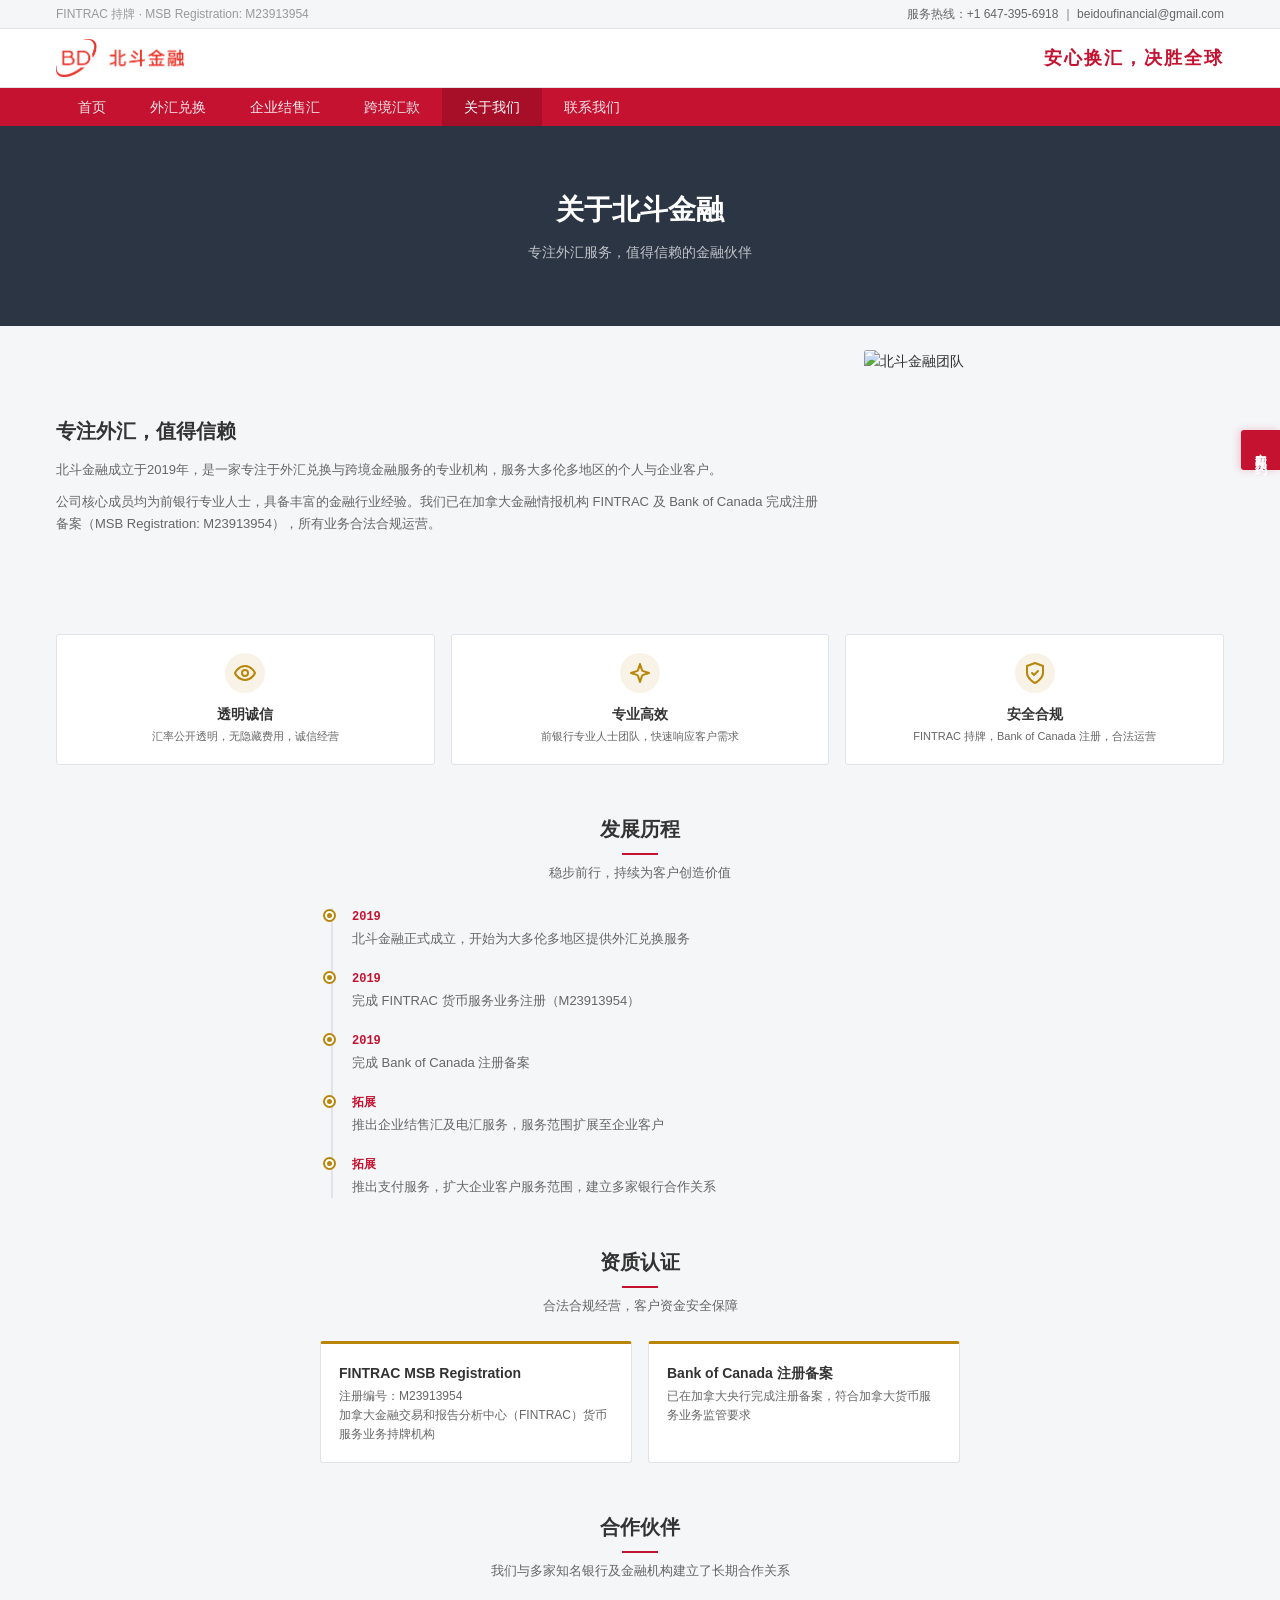
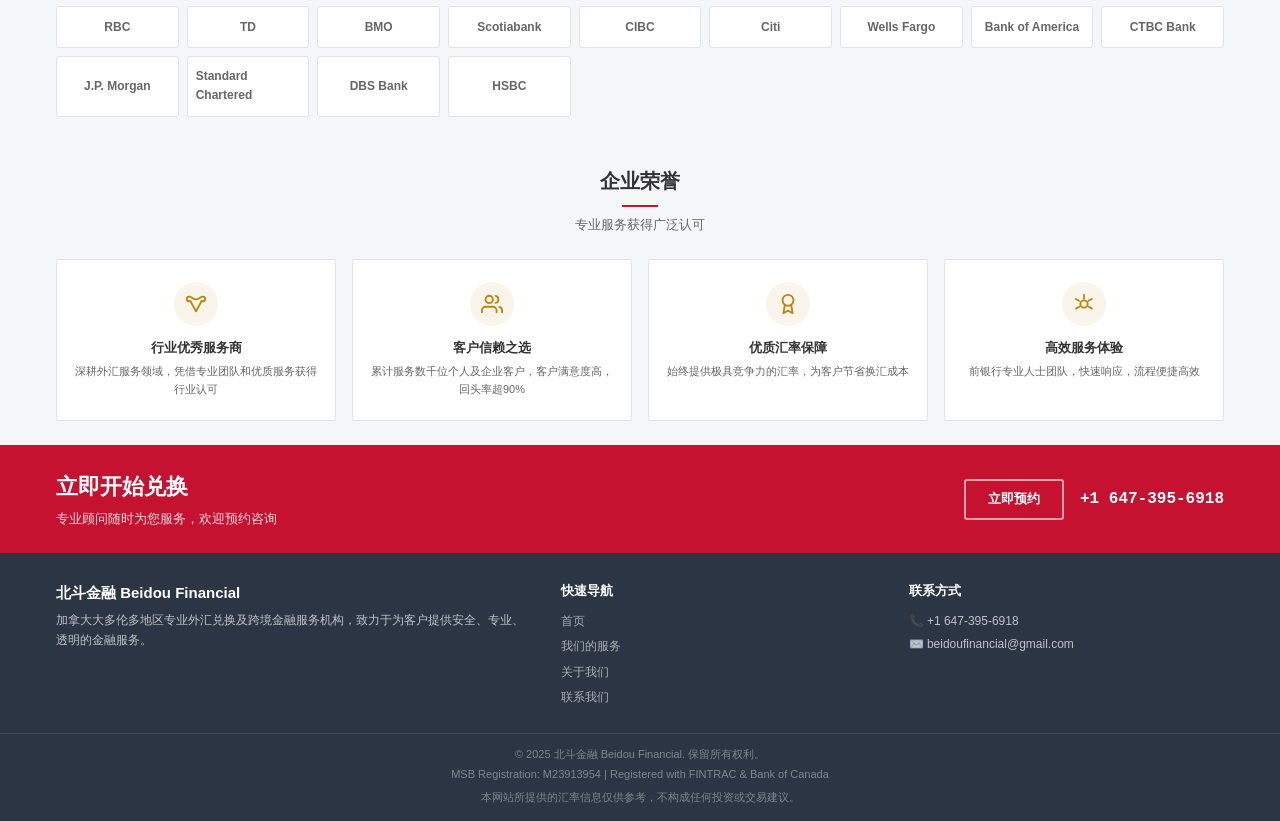
==== commit 15dfab73: "紧凑化布局，移动端不做适配直接缩放 - 所有间距、字号、组件尺寸全面压缩 - viewport 改为 width=1200，移动端等比缩小 - 删除所有响应式 media queries - Bann" ====
--- a/about.html
+++ b/about.html
@@ -2,7 +2,7 @@
 <html lang="zh-CN">
 <head>
   <meta charset="UTF-8">
-  <meta name="viewport" content="width=device-width, initial-scale=1.0">
+  <meta name="viewport" content="width=1200">
   <title>关于我们 — 北斗金融 Beidou Financial</title>
   <link rel="stylesheet" href="style.css">
 </head>
--- a/style.css
+++ b/style.css
@@ -1,5 +1,6 @@
 /* ============================================
-   北斗金融 — 中国银行门户风格
+   北斗金融 — 中国银行门户风格（紧凑版）
+   移动端不做适配，直接缩小显示
    ============================================ */
 
 :root {
@@ -24,318 +25,268 @@
 }
 
 *,*::before,*::after{margin:0;padding:0;box-sizing:border-box}
-html{font-size:16px;scroll-behavior:smooth}
-body{font-family:var(--font);color:var(--text);background:var(--light-gray);line-height:1.7;-webkit-font-smoothing:antialiased;overflow-x:hidden}
+html{font-size:14px;scroll-behavior:smooth}
+body{font-family:var(--font);color:var(--text);background:var(--light-gray);line-height:1.6;-webkit-font-smoothing:antialiased;min-width:1200px}
 img{max-width:100%;display:block}
 a{text-decoration:none;color:inherit;transition:color var(--t)}
 ul,ol{list-style:none}
-
-.container{width:100%;max-width:var(--max-w);margin:0 auto;padding:0 20px}
-.section{padding:40px 0}
+.container{width:100%;max-width:var(--max-w);margin:0 auto;padding:0 16px}
+.section{padding:24px 0}
 .section-gray{background:var(--light-gray)}
 .section-red{background:var(--red);color:var(--white)}
 .mono{font-family:var(--mono)}
 
 /* ========== 顶部信息栏 ========== */
-.top-bar{background:var(--light-gray);border-bottom:1px solid var(--border);font-size:12px;color:var(--gray);line-height:32px}
+.top-bar{background:var(--light-gray);border-bottom:1px solid var(--border);font-size:12px;color:var(--gray);line-height:28px}
 .top-bar-inner{display:flex;justify-content:space-between;align-items:center}
 .top-bar-right{color:var(--text-light)}
 
 /* ========== Logo 栏 ========== */
-.header-bar{background:var(--white);padding:16px 0;border-bottom:1px solid var(--border)}
+.header-bar{background:var(--white);padding:10px 0;border-bottom:1px solid var(--border)}
 .header-bar-inner{display:flex;align-items:center;justify-content:space-between}
-.nav-logo img{height:44px;width:auto}
-.header-slogan{font-size:20px;color:var(--red);font-weight:700;letter-spacing:2px}
+.nav-logo img{height:38px;width:auto}
+.header-slogan{font-size:18px;color:var(--red);font-weight:700;letter-spacing:2px}
 
 /* ========== 红色导航栏 ========== */
 .navbar{background:var(--red);position:sticky;top:0;z-index:1000}
-.navbar .container{display:flex;align-items:center;height:44px}
+.navbar .container{display:flex;align-items:center;height:38px}
 .nav-links{display:flex;align-items:center;gap:0;width:100%}
-.nav-links a{color:rgba(255,255,255,.9);font-size:15px;font-weight:500;padding:0 24px;line-height:44px;transition:background var(--t)}
+.nav-links a{color:rgba(255,255,255,.9);font-size:14px;font-weight:500;padding:0 22px;line-height:38px;transition:background var(--t)}
 .nav-links a:hover,.nav-links a.active{background:rgba(0,0,0,.15);color:#fff}
-.nav-toggle{display:none;flex-direction:column;gap:5px;cursor:pointer;padding:4px;margin-left:auto}
-.nav-toggle span{width:22px;height:2px;background:#fff;border-radius:1px}
+.nav-toggle{display:none}
 
 /* ========== Banner ========== */
-.banner{position:relative;min-height:380px;overflow:hidden}
+.banner{position:relative;height:280px;overflow:hidden}
 .banner-bg{position:absolute;inset:0;background-size:cover;background-position:center}
 .banner-bg::after{content:'';position:absolute;inset:0;background:linear-gradient(90deg,rgba(43,53,68,.88) 0%,rgba(43,53,68,.5) 60%,rgba(43,53,68,.3) 100%)}
-.banner-inner{position:relative;z-index:2;display:flex;gap:0;min-height:380px}
-.banner-text{flex:1;display:flex;flex-direction:column;justify-content:center;padding:48px 0}
-.banner-tag{display:inline-block;padding:4px 16px;border:1px solid var(--gold);color:var(--gold);font-size:12px;font-weight:600;letter-spacing:1px;margin-bottom:20px;width:fit-content}
-.banner h1{font-size:42px;font-weight:800;color:#fff;line-height:1.3;margin-bottom:16px}
-.banner p{font-size:15px;color:rgba(255,255,255,.75);line-height:1.8;margin-bottom:28px}
-.banner-buttons{display:flex;gap:12px}
-.banner-sidebar{width:220px;background:rgba(255,255,255,.95);display:flex;flex-direction:column;padding:24px 20px}
-.banner-sidebar h4{font-size:15px;font-weight:700;color:var(--red);margin-bottom:16px;padding-bottom:10px;border-bottom:2px solid var(--red)}
-.sidebar-link{display:block;padding:10px 0;font-size:14px;color:var(--text);border-bottom:1px dashed var(--border);transition:color var(--t)}
+.banner-inner{position:relative;z-index:2;display:flex;gap:0;height:280px}
+.banner-text{flex:1;display:flex;flex-direction:column;justify-content:center;padding:24px 0}
+.banner-tag{display:inline-block;padding:3px 14px;border:1px solid var(--gold);color:var(--gold);font-size:11px;font-weight:600;letter-spacing:1px;margin-bottom:14px;width:fit-content}
+.banner h1{font-size:34px;font-weight:800;color:#fff;line-height:1.3;margin-bottom:10px}
+.banner p{font-size:13px;color:rgba(255,255,255,.75);line-height:1.7;margin-bottom:18px}
+.banner-buttons{display:flex;gap:10px}
+.banner-sidebar{width:200px;background:rgba(255,255,255,.95);display:flex;flex-direction:column;padding:18px 16px}
+.banner-sidebar h4{font-size:14px;font-weight:700;color:var(--red);margin-bottom:12px;padding-bottom:8px;border-bottom:2px solid var(--red)}
+.sidebar-link{display:block;padding:7px 0;font-size:13px;color:var(--text);border-bottom:1px dashed var(--border);transition:color var(--t)}
 .sidebar-link:hover{color:var(--red)}
 .sidebar-link:last-child{border-bottom:none}
 
 /* ========== 便捷服务 ========== */
-.quick-services{background:var(--white);border-bottom:1px solid var(--border);padding:20px 0}
+.quick-services{background:var(--white);border-bottom:1px solid var(--border);padding:10px 0}
 .qs-grid{display:grid;grid-template-columns:repeat(8,1fr);gap:0}
-.qs-item{display:flex;flex-direction:column;align-items:center;gap:8px;padding:12px 8px;text-align:center;color:var(--text);transition:color var(--t);font-size:13px;border-right:1px solid var(--border)}
+.qs-item{display:flex;flex-direction:column;align-items:center;gap:4px;padding:8px 4px;text-align:center;color:var(--text);transition:color var(--t);font-size:12px;border-right:1px solid var(--border)}
 .qs-item:last-child{border-right:none}
 .qs-item:hover{color:var(--red)}
-.qs-icon{font-size:28px;line-height:1}
+.qs-icon{font-size:22px;line-height:1}
 
 /* ========== 门户两栏布局 ========== */
-.portal-grid{display:grid;grid-template-columns:1fr 340px;gap:32px}
-.portal-section-header{display:flex;align-items:center;justify-content:space-between;padding-bottom:12px;border-bottom:2px solid var(--red);margin-bottom:20px}
+.portal-grid{display:grid;grid-template-columns:1fr 320px;gap:20px}
+.portal-section-header{display:flex;align-items:center;justify-content:space-between;padding-bottom:8px;border-bottom:2px solid var(--red);margin-bottom:12px}
 .portal-section-header.center{justify-content:center;text-align:center}
-.portal-section-header h3{font-size:18px;font-weight:700;color:var(--text);position:relative}
-.more-link{font-size:13px;color:var(--red);font-weight:500}
+.portal-section-header h3{font-size:16px;font-weight:700;color:var(--text)}
+.more-link{font-size:12px;color:var(--red);font-weight:500}
 .more-link:hover{text-decoration:underline}
 
 /* ========== 汇率表格 ========== */
-.portal-main{background:var(--white);padding:24px;border:1px solid var(--border);border-radius:var(--r)}
-.portal-side{background:var(--white);padding:24px;border:1px solid var(--border);border-radius:var(--r)}
-.rate-table{margin-bottom:12px}
-.rate-table-head{display:grid;grid-template-columns:1.5fr 1fr 1fr .8fr;padding:10px 0;border-bottom:1px solid var(--border);font-size:13px;font-weight:700;color:var(--gray)}
-.rate-table-row{display:grid;grid-template-columns:1.5fr 1fr 1fr .8fr;padding:12px 0;border-bottom:1px solid #f0f0f0;font-size:14px;align-items:center}
+.portal-main{background:var(--white);padding:16px;border:1px solid var(--border);border-radius:var(--r)}
+.portal-side{background:var(--white);padding:16px;border:1px solid var(--border);border-radius:var(--r)}
+.rate-table{margin-bottom:8px}
+.rate-table-head{display:grid;grid-template-columns:1.5fr 1fr 1fr .8fr;padding:6px 0;border-bottom:1px solid var(--border);font-size:12px;font-weight:700;color:var(--gray)}
+.rate-table-row{display:grid;grid-template-columns:1.5fr 1fr 1fr .8fr;padding:7px 0;border-bottom:1px solid #f0f0f0;font-size:13px;align-items:center}
 .rate-table-row:last-child{border-bottom:none}
 .rate-table-row:hover{background:var(--red-light)}
 .rate-up{color:var(--green)}
 .rate-down{color:var(--red)}
-.rate-note{font-size:12px;color:var(--gray);margin-top:8px}
+.rate-note{font-size:11px;color:var(--gray);margin-top:6px}
 
 /* ========== 新闻列表 ========== */
 .news-list{list-style:none}
-.news-list li{padding:8px 0;border-bottom:1px dashed #eee;font-size:14px}
+.news-list li{padding:5px 0;border-bottom:1px dashed #eee;font-size:13px}
 .news-list li:last-child{border-bottom:none}
 .news-list a{color:var(--text);transition:color var(--t)}
 .news-list a:hover{color:var(--red)}
 
 /* ========== 服务卡片 ========== */
-.service-cards{display:grid;grid-template-columns:repeat(3,1fr);gap:20px}
-.service-card{background:var(--white);border:1px solid var(--border);border-radius:var(--r);padding:32px 24px;text-align:center;transition:box-shadow var(--t);position:relative;overflow:hidden}
+.service-cards{display:grid;grid-template-columns:repeat(3,1fr);gap:16px}
+.service-card{background:var(--white);border:1px solid var(--border);border-radius:var(--r);padding:20px 18px;text-align:center;transition:box-shadow var(--t);position:relative;overflow:hidden}
 .service-card::before{content:'';position:absolute;top:0;left:0;right:0;height:3px;background:linear-gradient(90deg,var(--red),var(--gold))}
 .service-card:hover{box-shadow:var(--shadow)}
-.service-icon{width:52px;height:52px;background:var(--red-light);border-radius:50%;display:flex;align-items:center;justify-content:center;margin:0 auto 18px;color:var(--red)}
-.service-icon svg{width:26px;height:26px}
-.service-card h3{font-size:17px;font-weight:700;margin-bottom:8px;color:var(--text)}
-.service-card p{font-size:13px;color:var(--text-light);line-height:1.7;margin-bottom:16px}
-.link-red{color:var(--red);font-weight:600;font-size:13px}
+.service-icon{width:44px;height:44px;background:var(--red-light);border-radius:50%;display:flex;align-items:center;justify-content:center;margin:0 auto 12px;color:var(--red)}
+.service-icon svg{width:22px;height:22px}
+.service-card h3{font-size:15px;font-weight:700;margin-bottom:6px;color:var(--text)}
+.service-card p{font-size:12px;color:var(--text-light);line-height:1.6;margin-bottom:10px}
+.link-red{color:var(--red);font-weight:600;font-size:12px}
 .link-red:hover{text-decoration:underline}
 
 /* ========== 公司亮点列表 ========== */
 .highlights-list{display:flex;flex-direction:column;gap:0}
-.hl-item{display:flex;align-items:center;gap:16px;padding:16px 0;border-bottom:1px solid #f0f0f0}
+.hl-item{display:flex;align-items:center;gap:12px;padding:10px 0;border-bottom:1px solid #f0f0f0}
 .hl-item:last-child{border-bottom:none}
-.hl-num{width:80px;text-align:center;font-size:22px;font-weight:800;color:var(--red);font-family:var(--mono);flex-shrink:0}
-.hl-text{font-size:14px;color:var(--text-light)}
+.hl-num{width:70px;text-align:center;font-size:18px;font-weight:800;color:var(--red);font-family:var(--mono);flex-shrink:0}
+.hl-text{font-size:13px;color:var(--text-light)}
 .hl-text strong{color:var(--text)}
 
 /* ========== 资质列表 ========== */
-.cert-list{display:flex;flex-direction:column;gap:16px}
-.cert-item{display:flex;gap:12px;align-items:flex-start}
-.cert-icon{font-size:20px;flex-shrink:0;margin-top:2px}
-.cert-item strong{font-size:14px;display:block;margin-bottom:2px}
-.cert-item p{font-size:12px;color:var(--gray);margin:0}
-.partner-tags{display:flex;flex-wrap:wrap;gap:6px}
-.partner-tags span{padding:4px 12px;background:var(--light-gray);border:1px solid var(--border);border-radius:2px;font-size:12px;font-weight:600;color:var(--text-light)}
+.cert-list{display:flex;flex-direction:column;gap:12px}
+.cert-item{display:flex;gap:10px;align-items:flex-start}
+.cert-icon{font-size:18px;flex-shrink:0;margin-top:1px}
+.cert-item strong{font-size:13px;display:block;margin-bottom:1px}
+.cert-item p{font-size:11px;color:var(--gray);margin:0}
+.partner-tags{display:flex;flex-wrap:wrap;gap:4px}
+.partner-tags span{padding:3px 10px;background:var(--light-gray);border:1px solid var(--border);border-radius:2px;font-size:11px;font-weight:600;color:var(--text-light)}
 
 /* ========== 客户好评 ========== */
-.testimonial-grid{display:grid;grid-template-columns:repeat(3,1fr);gap:20px}
-.testimonial-card{background:var(--white);border:1px solid var(--border);border-radius:var(--r);padding:28px 24px;display:flex;flex-direction:column}
+.testimonial-grid{display:grid;grid-template-columns:repeat(3,1fr);gap:16px}
+.testimonial-card{background:var(--white);border:1px solid var(--border);border-radius:var(--r);padding:18px 16px;display:flex;flex-direction:column}
 .testimonial-card:hover{box-shadow:var(--shadow)}
-.testimonial-stars{color:var(--gold);font-size:16px;letter-spacing:2px;margin-bottom:12px}
-.testimonial-text{flex:1;font-size:14px;color:var(--text-light);line-height:1.8;margin-bottom:20px}
-.testimonial-author{display:flex;align-items:center;gap:12px;margin-top:auto}
-.testimonial-avatar{width:40px;height:40px;background:var(--red);color:#fff;border-radius:50%;display:flex;align-items:center;justify-content:center;font-size:16px;font-weight:700;flex-shrink:0}
-.testimonial-name{font-size:14px;font-weight:700;color:var(--text)}
-.testimonial-role{font-size:12px;color:var(--gray)}
+.testimonial-stars{color:var(--gold);font-size:14px;letter-spacing:1px;margin-bottom:8px}
+.testimonial-text{flex:1;font-size:12px;color:var(--text-light);line-height:1.7;margin-bottom:12px}
+.testimonial-author{display:flex;align-items:center;gap:10px;margin-top:auto}
+.testimonial-avatar{width:32px;height:32px;background:var(--red);color:#fff;border-radius:50%;display:flex;align-items:center;justify-content:center;font-size:13px;font-weight:700;flex-shrink:0}
+.testimonial-name{font-size:13px;font-weight:700;color:var(--text)}
+.testimonial-role{font-size:11px;color:var(--gray)}
 
 /* ========== Buttons ========== */
-.btn{display:inline-flex;align-items:center;justify-content:center;padding:10px 28px;border-radius:var(--r);font-size:14px;font-weight:600;cursor:pointer;border:2px solid transparent;transition:all var(--t);font-family:var(--font);white-space:nowrap}
+.btn{display:inline-flex;align-items:center;justify-content:center;padding:8px 22px;border-radius:var(--r);font-size:13px;font-weight:600;cursor:pointer;border:2px solid transparent;transition:all var(--t);font-family:var(--font);white-space:nowrap}
 .btn-primary{background:var(--red);color:#fff;border-color:var(--red)}
 .btn-primary:hover{background:var(--red-hover);border-color:var(--red-hover)}
 .btn-outline-white{background:transparent;color:#fff;border-color:rgba(255,255,255,.6)}
 .btn-outline-white:hover{border-color:#fff;background:rgba(255,255,255,.12)}
-.btn-sm{padding:8px 18px;font-size:13px}
+.btn-sm{padding:6px 16px;font-size:12px}
 
 /* ========== CTA ========== */
-.cta-section .container{display:flex;align-items:center;justify-content:space-between;flex-wrap:wrap;gap:24px}
-.cta-left h2{font-size:26px;font-weight:700;margin-bottom:8px}
-.cta-left p{font-size:15px;opacity:.85}
-.cta-right{display:flex;align-items:center;gap:20px;flex-wrap:wrap}
-.cta-phone{font-size:18px;font-weight:600;font-family:var(--mono)}
+.cta-section .container{display:flex;align-items:center;justify-content:space-between;gap:20px}
+.cta-left h2{font-size:22px;font-weight:700;margin-bottom:4px}
+.cta-left p{font-size:13px;opacity:.85}
+.cta-right{display:flex;align-items:center;gap:16px}
+.cta-phone{font-size:16px;font-weight:600;font-family:var(--mono)}
 
 /* ========== 悬浮按钮 ========== */
-.fab-booking{position:fixed;right:0;top:50%;transform:translateY(-50%);z-index:999;writing-mode:vertical-lr;letter-spacing:4px;padding:18px 12px;background:var(--red);color:#fff;font-size:13px;font-weight:700;border-radius:var(--r) 0 0 var(--r);cursor:pointer;transition:all var(--t);box-shadow:-2px 0 8px rgba(196,18,48,.2)}
-.fab-booking:hover{padding-right:18px;background:var(--red-hover)}
+.fab-booking{position:fixed;right:0;top:50%;transform:translateY(-50%);z-index:999;writing-mode:vertical-lr;letter-spacing:3px;padding:14px 10px;background:var(--red);color:#fff;font-size:12px;font-weight:700;border-radius:var(--r) 0 0 var(--r);cursor:pointer;transition:all var(--t);box-shadow:-2px 0 8px rgba(196,18,48,.2)}
+.fab-booking:hover{padding-right:16px;background:var(--red-hover)}
 
 /* ========== Footer ========== */
-.footer{background:var(--dark);color:rgba(255,255,255,.7);padding:48px 0 0}
-.footer-grid{display:grid;grid-template-columns:1.5fr 1fr 1fr;gap:40px;margin-bottom:32px}
-.footer-brand h4{color:#fff;font-size:17px;font-weight:700;margin-bottom:10px}
-.footer-brand p{font-size:13px;line-height:1.7}
-.footer h5{color:#fff;font-size:14px;font-weight:700;margin-bottom:14px}
-.footer-links a{display:block;font-size:13px;margin-bottom:8px;color:rgba(255,255,255,.6);transition:color var(--t)}
+.footer{background:var(--dark);color:rgba(255,255,255,.7);padding:28px 0 0}
+.footer-grid{display:grid;grid-template-columns:1.5fr 1fr 1fr;gap:32px;margin-bottom:20px}
+.footer-brand h4{color:#fff;font-size:15px;font-weight:700;margin-bottom:6px}
+.footer-brand p{font-size:12px;line-height:1.6}
+.footer h5{color:#fff;font-size:13px;font-weight:700;margin-bottom:10px}
+.footer-links a{display:block;font-size:12px;margin-bottom:6px;color:rgba(255,255,255,.6);transition:color var(--t)}
 .footer-links a:hover{color:#fff}
-.footer-contact p{font-size:13px;margin-bottom:6px;display:flex;align-items:center;gap:6px}
-.footer-bottom{border-top:1px solid rgba(255,255,255,.1);padding:16px 0;text-align:center;font-size:11px;color:rgba(255,255,255,.4)}
-.footer-bottom p{margin-bottom:3px}
+.footer-contact p{font-size:12px;margin-bottom:4px;display:flex;align-items:center;gap:6px}
+.footer-bottom{border-top:1px solid rgba(255,255,255,.1);padding:12px 0;text-align:center;font-size:11px;color:rgba(255,255,255,.4)}
+.footer-bottom p{margin-bottom:2px}
 
 /* ========== 进场动画 ========== */
-.fade-up{opacity:0;transform:translateY(30px);transition:opacity .6s ease,transform .6s ease}
+.fade-up{opacity:0;transform:translateY(20px);transition:opacity .5s ease,transform .5s ease}
 .fade-up.visible{opacity:1;transform:translateY(0)}
 
-/* ========== 服务详情页 ========== */
-.hero{position:relative;min-height:45vh;display:flex;align-items:center;background:var(--dark);padding-top:0;overflow:hidden}
-.hero-page{min-height:45vh}
+/* ========== 子页面 Hero ========== */
+.hero{position:relative;height:200px;display:flex;align-items:center;background:var(--dark);overflow:hidden}
+.hero-page{height:200px}
 .hero-bg{position:absolute;inset:0;z-index:0;background-size:cover;background-position:center}
 .hero-bg::after{content:'';position:absolute;inset:0;background:linear-gradient(135deg,rgba(43,53,68,.88),rgba(43,53,68,.65))}
 .hero::before{display:none}
 .hero-glow{display:none}
-.hero-content{position:relative;z-index:2;text-align:center;max-width:720px;margin:0 auto;padding:60px 0}
-.hero h1{font-size:36px;font-weight:700;color:#fff;margin-bottom:12px}
-.hero .hero-desc{font-size:16px;color:rgba(255,255,255,.7);margin-bottom:0}
+.hero-content{position:relative;z-index:2;text-align:center;max-width:720px;margin:0 auto;padding:32px 0}
+.hero h1{font-size:28px;font-weight:700;color:#fff;margin-bottom:8px}
+.hero .hero-desc{font-size:14px;color:rgba(255,255,255,.7);margin-bottom:0}
 .hero-bottom-fade{display:none}
 
-/* 关于我们、服务详情等子页面内容样式 */
-.about-intro{display:flex;gap:48px;align-items:center}
+/* ========== 子页面内容 ========== */
+.about-intro{display:flex;gap:36px;align-items:center}
 .about-intro-text{flex:1}
-.about-intro-text h2{font-size:24px;font-weight:700;margin-bottom:16px;color:var(--text)}
-.about-intro-text p{color:var(--text-light);font-size:14px;line-height:1.8;margin-bottom:14px}
-.about-intro-img{flex:0 0 400px;height:320px;border-radius:var(--r);overflow:hidden}
+.about-intro-text h2{font-size:20px;font-weight:700;margin-bottom:12px;color:var(--text)}
+.about-intro-text p{color:var(--text-light);font-size:13px;line-height:1.7;margin-bottom:10px}
+.about-intro-img{flex:0 0 360px;height:260px;border-radius:var(--r);overflow:hidden}
 .about-intro-img img{width:100%;height:100%;object-fit:cover;background:var(--light-gray)}
 
-.value-cards{display:grid;grid-template-columns:repeat(3,1fr);gap:20px;margin-top:32px}
-.value-card{text-align:center;padding:24px 16px;border:1px solid var(--border);border-radius:var(--r);background:var(--white)}
+.value-cards{display:grid;grid-template-columns:repeat(3,1fr);gap:16px;margin-top:24px}
+.value-card{text-align:center;padding:18px 14px;border:1px solid var(--border);border-radius:var(--r);background:var(--white)}
 .value-card:hover{border-color:var(--gold)}
-.value-card .icon-circle{width:48px;height:48px;background:rgba(184,134,11,.1);border-radius:50%;display:flex;align-items:center;justify-content:center;margin:0 auto 14px;color:var(--gold)}
-.value-card h4{font-size:15px;font-weight:700;margin-bottom:4px}
-.value-card p{font-size:12px;color:var(--text-light)}
-
-.timeline{position:relative;padding-left:36px;max-width:680px;margin:0 auto}
-.timeline::before{content:'';position:absolute;left:13px;top:0;bottom:0;width:2px;background:var(--border)}
-.timeline-item{position:relative;margin-bottom:28px}
+.value-card .icon-circle{width:40px;height:40px;background:rgba(184,134,11,.1);border-radius:50%;display:flex;align-items:center;justify-content:center;margin:0 auto 10px;color:var(--gold)}
+.value-card h4{font-size:14px;font-weight:700;margin-bottom:3px}
+.value-card p{font-size:11px;color:var(--text-light)}
+
+.timeline{position:relative;padding-left:32px;max-width:640px;margin:0 auto}
+.timeline::before{content:'';position:absolute;left:11px;top:0;bottom:0;width:2px;background:var(--border)}
+.timeline-item{position:relative;margin-bottom:20px}
 .timeline-item:last-child{margin-bottom:0}
-.timeline-dot{position:absolute;left:-30px;top:4px;width:10px;height:10px;background:var(--gold);border-radius:50%;border:2px solid var(--white);box-shadow:0 0 0 2px var(--gold)}
-.timeline-year{font-size:13px;font-weight:700;color:var(--red);margin-bottom:3px;font-family:var(--mono)}
-.timeline-text{font-size:14px;color:var(--text-light)}
-
-.cert-cards{display:grid;grid-template-columns:repeat(2,1fr);gap:20px;max-width:680px;margin:24px auto 0}
-.cert-card{padding:24px;border:1px solid var(--border);border-radius:var(--r);background:var(--white);border-top:3px solid var(--gold)}
-.cert-card h4{font-size:15px;font-weight:700;margin-bottom:4px;color:var(--text)}
-.cert-card p{font-size:13px;color:var(--text-light)}
+.timeline-dot{position:absolute;left:-27px;top:3px;width:9px;height:9px;background:var(--gold);border-radius:50%;border:2px solid var(--white);box-shadow:0 0 0 2px var(--gold)}
+.timeline-year{font-size:12px;font-weight:700;color:var(--red);margin-bottom:2px;font-family:var(--mono)}
+.timeline-text{font-size:13px;color:var(--text-light)}
+
+.cert-cards{display:grid;grid-template-columns:repeat(2,1fr);gap:16px;max-width:640px;margin:16px auto 0}
+.cert-card{padding:18px;border:1px solid var(--border);border-radius:var(--r);background:var(--white);border-top:3px solid var(--gold)}
+.cert-card h4{font-size:14px;font-weight:700;margin-bottom:3px;color:var(--text)}
+.cert-card p{font-size:12px;color:var(--text-light)}
 
 .section-dark{background:var(--light-gray);color:var(--text)}
 .section-dark .section-header h2{color:var(--text)}
 .section-dark .section-header p{color:var(--text-light)}
-.section-header{text-align:center;margin-bottom:40px}
-.section-header h2{font-size:24px;font-weight:700;margin-bottom:10px;color:var(--text)}
-.section-header h2::after{content:'';display:block;width:40px;height:3px;background:var(--red);margin:12px auto 0}
-.section-header p{color:var(--text-light);font-size:14px;max-width:500px;margin:0 auto}
-
-.partner-grid{display:grid;grid-template-columns:repeat(auto-fill,minmax(140px,1fr));gap:10px}
-.partner-item{display:flex;align-items:center;justify-content:center;padding:14px 12px;background:var(--white);border-radius:var(--r);font-size:13px;font-weight:700;color:var(--text-light);border:1px solid var(--border);transition:all var(--t);min-height:52px}
+.section-header{text-align:center;margin-bottom:24px}
+.section-header h2{font-size:20px;font-weight:700;margin-bottom:8px;color:var(--text)}
+.section-header h2::after{content:'';display:block;width:36px;height:2px;background:var(--red);margin:8px auto 0}
+.section-header p{color:var(--text-light);font-size:13px;max-width:480px;margin:0 auto}
+
+.partner-grid{display:grid;grid-template-columns:repeat(auto-fill,minmax(120px,1fr));gap:8px}
+.partner-item{display:flex;align-items:center;justify-content:center;padding:10px 8px;background:var(--white);border-radius:var(--r);font-size:12px;font-weight:700;color:var(--text-light);border:1px solid var(--border);transition:all var(--t);min-height:42px}
 .partner-item:hover{border-color:var(--red);color:var(--red)}
 
-.service-detail{display:flex;gap:48px;align-items:center}
+.service-detail{display:flex;gap:36px;align-items:center}
 .service-detail.reverse{flex-direction:row-reverse}
-.service-detail-img{flex:0 0 400px;height:300px;border-radius:var(--r);overflow:hidden}
+.service-detail-img{flex:0 0 360px;height:240px;border-radius:var(--r);overflow:hidden}
 .service-detail-img img{width:100%;height:100%;object-fit:cover;background:var(--light-gray)}
 .service-detail-text{flex:1}
-.service-detail-text h2{font-size:24px;font-weight:700;margin-bottom:12px;color:var(--text)}
-.service-detail-text>p{color:var(--text-light);font-size:14px;line-height:1.8;margin-bottom:16px}
-
-.tag-list{display:flex;flex-wrap:wrap;gap:6px;margin-bottom:16px}
-.tag-item{padding:4px 12px;background:var(--red-light);color:var(--red);border-radius:2px;font-size:12px;font-weight:600}
-.detail-label{font-weight:700;font-size:13px;margin-bottom:4px;color:var(--text)}
-.detail-info{color:var(--text-light);font-size:13px;margin-bottom:14px}
-.step-list{display:flex;gap:12px;margin-bottom:20px;flex-wrap:wrap}
-.step-item{display:flex;align-items:center;gap:8px;padding:8px 14px;background:var(--light-gray);border-radius:var(--r);font-size:13px}
-.step-num{width:24px;height:24px;background:var(--red);color:#fff;border-radius:50%;display:flex;align-items:center;justify-content:center;font-size:12px;font-weight:700;flex-shrink:0}
-.advantage-list{display:flex;gap:16px;margin-bottom:20px;flex-wrap:wrap}
-.advantage-item{display:flex;align-items:center;gap:6px;font-size:13px;font-weight:600;color:var(--text)}
-.advantage-item svg{color:var(--gold);width:16px;height:16px}
+.service-detail-text h2{font-size:20px;font-weight:700;margin-bottom:10px;color:var(--text)}
+.service-detail-text>p{color:var(--text-light);font-size:13px;line-height:1.7;margin-bottom:12px}
+
+.tag-list{display:flex;flex-wrap:wrap;gap:5px;margin-bottom:12px}
+.tag-item{padding:3px 10px;background:var(--red-light);color:var(--red);border-radius:2px;font-size:11px;font-weight:600}
+.detail-label{font-weight:700;font-size:12px;margin-bottom:3px;color:var(--text)}
+.detail-info{color:var(--text-light);font-size:12px;margin-bottom:10px}
+.step-list{display:flex;gap:10px;margin-bottom:16px;flex-wrap:wrap}
+.step-item{display:flex;align-items:center;gap:6px;padding:6px 12px;background:var(--light-gray);border-radius:var(--r);font-size:12px}
+.step-num{width:22px;height:22px;background:var(--red);color:#fff;border-radius:50%;display:flex;align-items:center;justify-content:center;font-size:11px;font-weight:700;flex-shrink:0}
+.advantage-list{display:flex;gap:14px;margin-bottom:16px;flex-wrap:wrap}
+.advantage-item{display:flex;align-items:center;gap:5px;font-size:12px;font-weight:600;color:var(--text)}
+.advantage-item svg{color:var(--gold);width:15px;height:15px}
 
 /* 联系我们 */
-.contact-layout{display:grid;grid-template-columns:1fr 1fr;gap:48px}
-.contact-info h3{font-size:18px;font-weight:700;margin-bottom:24px;color:var(--text)}
-.contact-item{display:flex;gap:12px;margin-bottom:18px}
-.contact-item .ci-icon{width:40px;height:40px;background:var(--red-light);border-radius:var(--r);display:flex;align-items:center;justify-content:center;flex-shrink:0;color:var(--red)}
-.contact-item .ci-icon svg{width:18px;height:18px}
-.contact-item .ci-label{font-size:12px;color:var(--gray);margin-bottom:1px}
-.contact-item .ci-value{font-size:14px;font-weight:600;color:var(--text)}
-.map-placeholder{width:100%;height:200px;background:var(--light-gray);border-radius:var(--r);display:flex;flex-direction:column;align-items:center;justify-content:center;color:var(--gray);border:1px solid var(--border);margin-top:20px;gap:6px}
-.social-links{display:flex;gap:10px;margin-top:20px}
-.social-link{width:40px;height:40px;border:1px solid var(--border);border-radius:var(--r);display:flex;align-items:center;justify-content:center;color:var(--gray);font-size:11px;font-weight:700;transition:all var(--t)}
+.contact-layout{display:grid;grid-template-columns:1fr 1fr;gap:36px}
+.contact-info h3{font-size:16px;font-weight:700;margin-bottom:18px;color:var(--text)}
+.contact-item{display:flex;gap:10px;margin-bottom:14px}
+.contact-item .ci-icon{width:36px;height:36px;background:var(--red-light);border-radius:var(--r);display:flex;align-items:center;justify-content:center;flex-shrink:0;color:var(--red)}
+.contact-item .ci-icon svg{width:16px;height:16px}
+.contact-item .ci-label{font-size:11px;color:var(--gray);margin-bottom:1px}
+.contact-item .ci-value{font-size:13px;font-weight:600;color:var(--text)}
+.map-placeholder{width:100%;height:160px;background:var(--light-gray);border-radius:var(--r);display:flex;flex-direction:column;align-items:center;justify-content:center;color:var(--gray);border:1px solid var(--border);margin-top:16px;gap:4px}
+.social-links{display:flex;gap:8px;margin-top:16px}
+.social-link{width:36px;height:36px;border:1px solid var(--border);border-radius:var(--r);display:flex;align-items:center;justify-content:center;color:var(--gray);font-size:10px;font-weight:700;transition:all var(--t)}
 .social-link:hover{border-color:var(--red);color:var(--red)}
-.form-card{background:var(--white);border-radius:var(--r);padding:32px;box-shadow:var(--shadow);border:1px solid var(--border)}
-.form-card h3{font-size:20px;font-weight:700;margin-bottom:6px;color:var(--text)}
-.form-card>p{color:var(--text-light);font-size:13px;margin-bottom:24px}
-.form-group{margin-bottom:16px}
-.form-group label{display:block;font-size:13px;font-weight:600;margin-bottom:4px;color:var(--text)}
+.form-card{background:var(--white);border-radius:var(--r);padding:24px;box-shadow:var(--shadow);border:1px solid var(--border)}
+.form-card h3{font-size:18px;font-weight:700;margin-bottom:4px;color:var(--text)}
+.form-card>p{color:var(--text-light);font-size:12px;margin-bottom:18px}
+.form-group{margin-bottom:12px}
+.form-group label{display:block;font-size:12px;font-weight:600;margin-bottom:3px;color:var(--text)}
 .form-group label span{color:var(--gray);font-weight:400}
-.form-control{width:100%;padding:10px 14px;border:1px solid var(--border);border-radius:var(--r);font-size:14px;font-family:var(--font);transition:border-color var(--t);background:var(--white);outline:none;color:var(--text)}
+.form-control{width:100%;padding:8px 12px;border:1px solid var(--border);border-radius:var(--r);font-size:13px;font-family:var(--font);transition:border-color var(--t);background:var(--white);outline:none;color:var(--text)}
 .form-control:focus{border-color:var(--red)}
-textarea.form-control{resize:vertical;min-height:80px}
-select.form-control{appearance:none;background-image:url("data:image/svg+xml,%3Csvg xmlns='http://www.w3.org/2000/svg' width='16' height='16' viewBox='0 0 24 24' fill='none' stroke='%23999' stroke-width='2'%3E%3Cpath d='m6 9 6 6 6-6'/%3E%3C/svg%3E");background-repeat:no-repeat;background-position:right 12px center;padding-right:36px}
-.form-submit{margin-top:20px}
+textarea.form-control{resize:vertical;min-height:60px}
+select.form-control{appearance:none;background-image:url("data:image/svg+xml,%3Csvg xmlns='http://www.w3.org/2000/svg' width='16' height='16' viewBox='0 0 24 24' fill='none' stroke='%23999' stroke-width='2'%3E%3Cpath d='m6 9 6 6 6-6'/%3E%3C/svg%3E");background-repeat:no-repeat;background-position:right 10px center;padding-right:32px}
+.form-submit{margin-top:16px}
 .form-submit .btn{width:100%}
-.form-note{text-align:center;margin-top:10px;font-size:12px;color:var(--gray)}
+.form-note{text-align:center;margin-top:8px;font-size:11px;color:var(--gray)}
 
 /* 企业荣誉 */
-.honors-grid{display:grid;grid-template-columns:repeat(4,1fr);gap:20px}
-.honor-card{text-align:center;padding:32px 20px;border:1px solid var(--border);border-radius:var(--r);background:var(--white)}
+.honors-grid{display:grid;grid-template-columns:repeat(4,1fr);gap:16px}
+.honor-card{text-align:center;padding:22px 14px;border:1px solid var(--border);border-radius:var(--r);background:var(--white)}
 .honor-card:hover{border-color:var(--gold);box-shadow:var(--shadow)}
-.honor-icon{width:56px;height:56px;background:rgba(184,134,11,.08);border-radius:50%;display:flex;align-items:center;justify-content:center;margin:0 auto 16px;color:var(--gold)}
-.honor-icon svg{width:28px;height:28px}
-.honor-card h4{font-size:15px;font-weight:700;margin-bottom:8px;color:var(--text)}
-.honor-card p{font-size:12px;color:var(--text-light);line-height:1.7}
-
-.cert-badges{display:flex;justify-content:center;gap:24px;margin-bottom:40px;flex-wrap:wrap}
-.cert-badge{display:flex;align-items:center;gap:10px;padding:14px 24px;background:rgba(184,134,11,.06);border:1px solid rgba(184,134,11,.2);border-radius:var(--r);font-weight:600;font-size:14px;color:var(--text)}
-.cert-badge svg{color:var(--gold);width:22px;height:22px}
-
-/* ========== 响应式 ========== */
-@media(max-width:1024px){
-  .portal-grid{grid-template-columns:1fr}
-  .banner-sidebar{display:none}
-  .banner{min-height:320px}
-  .banner-inner{min-height:320px}
-  .qs-grid{grid-template-columns:repeat(4,1fr)}
-  .service-cards{grid-template-columns:repeat(2,1fr)}
-  .testimonial-grid{grid-template-columns:repeat(2,1fr)}
-  .honors-grid{grid-template-columns:repeat(2,1fr)}
-  .service-detail,.service-detail.reverse{flex-direction:column}
-  .service-detail-img{flex:none;width:100%;height:240px}
-  .about-intro{flex-direction:column}
-  .about-intro-img{flex:none;width:100%;height:260px}
-  .contact-layout{grid-template-columns:1fr}
-  .footer-grid{grid-template-columns:1fr}
-  .cert-cards{grid-template-columns:1fr}
-}
-
-@media(max-width:768px){
-  .top-bar-inner{flex-direction:column;line-height:20px;padding:6px 0;gap:2px;text-align:center}
-  .header-slogan{font-size:16px}
-  .nav-links{display:none;position:absolute;top:44px;left:0;width:100%;background:var(--red);flex-direction:column;padding:8px 0;z-index:1001}
-  .nav-links.open{display:flex}
-  .nav-links a{padding:12px 24px;width:100%;line-height:1.4}
-  .nav-toggle{display:flex}
-  .banner h1{font-size:28px}
-  .qs-grid{grid-template-columns:repeat(4,1fr)}
-  .qs-item{font-size:11px;padding:8px 4px}
-  .qs-icon{font-size:22px}
-  .service-cards,.value-cards,.testimonial-grid{grid-template-columns:1fr}
-  .hero h1{font-size:28px}
-  .section{padding:32px 0}
-  .cta-section .container{flex-direction:column;text-align:center}
-  .cta-right{justify-content:center}
-  .partner-grid{grid-template-columns:repeat(2,1fr)}
-  .step-list{flex-direction:column}
-  .fab-booking{font-size:11px;padding:14px 10px}
-  .highlights-list .hl-item{flex-direction:column;text-align:center;gap:4px}
-  .honors-grid{grid-template-columns:1fr}
-}
-
-@media(max-width:480px){
-  .qs-grid{grid-template-columns:repeat(4,1fr)}
-  .banner h1{font-size:24px}
-  .banner-buttons{flex-direction:column}
-}
+.honor-icon{width:44px;height:44px;background:rgba(184,134,11,.08);border-radius:50%;display:flex;align-items:center;justify-content:center;margin:0 auto 12px;color:var(--gold)}
+.honor-icon svg{width:22px;height:22px}
+.honor-card h4{font-size:13px;font-weight:700;margin-bottom:4px;color:var(--text)}
+.honor-card p{font-size:11px;color:var(--text-light);line-height:1.6}
+
+.cert-badges{display:flex;justify-content:center;gap:20px;margin-bottom:28px;flex-wrap:wrap}
+.cert-badge{display:flex;align-items:center;gap:8px;padding:10px 20px;background:rgba(184,134,11,.06);border:1px solid rgba(184,134,11,.2);border-radius:var(--r);font-weight:600;font-size:13px;color:var(--text)}
+.cert-badge svg{color:var(--gold);width:20px;height:20px}
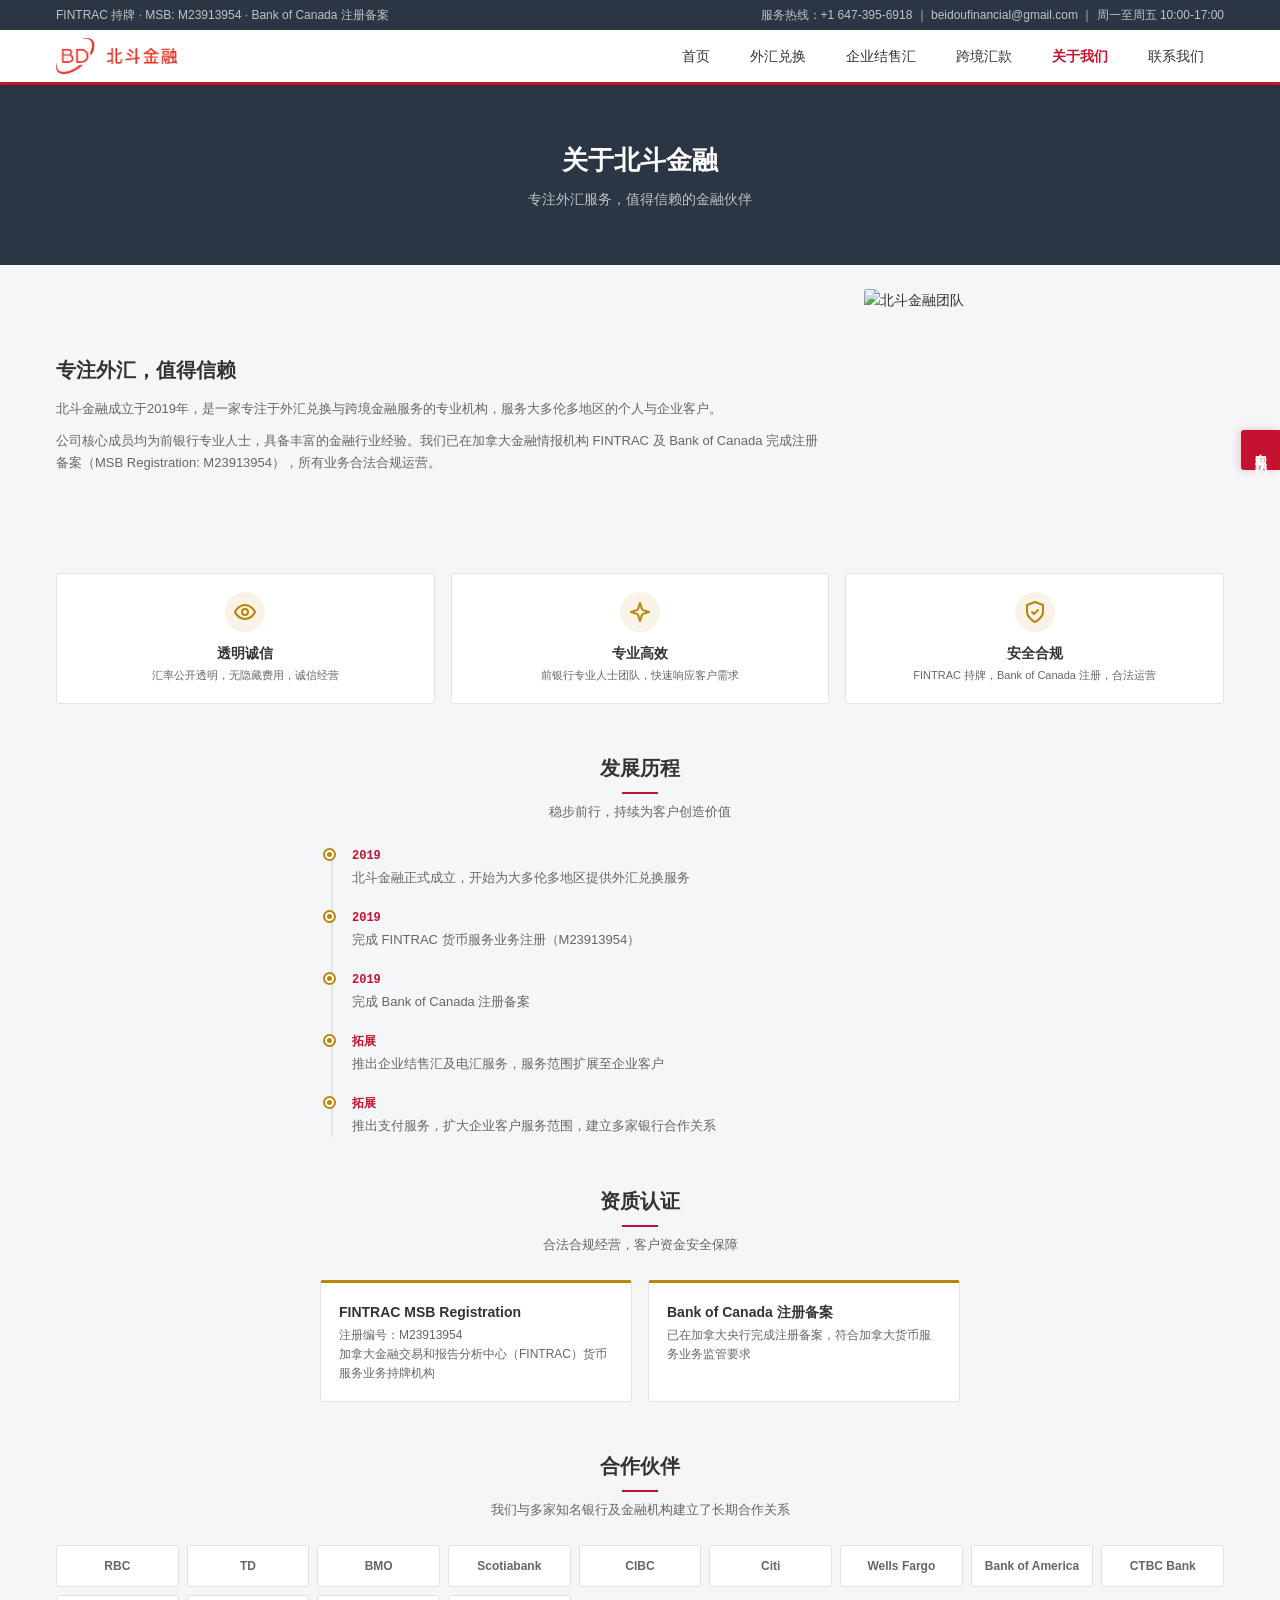
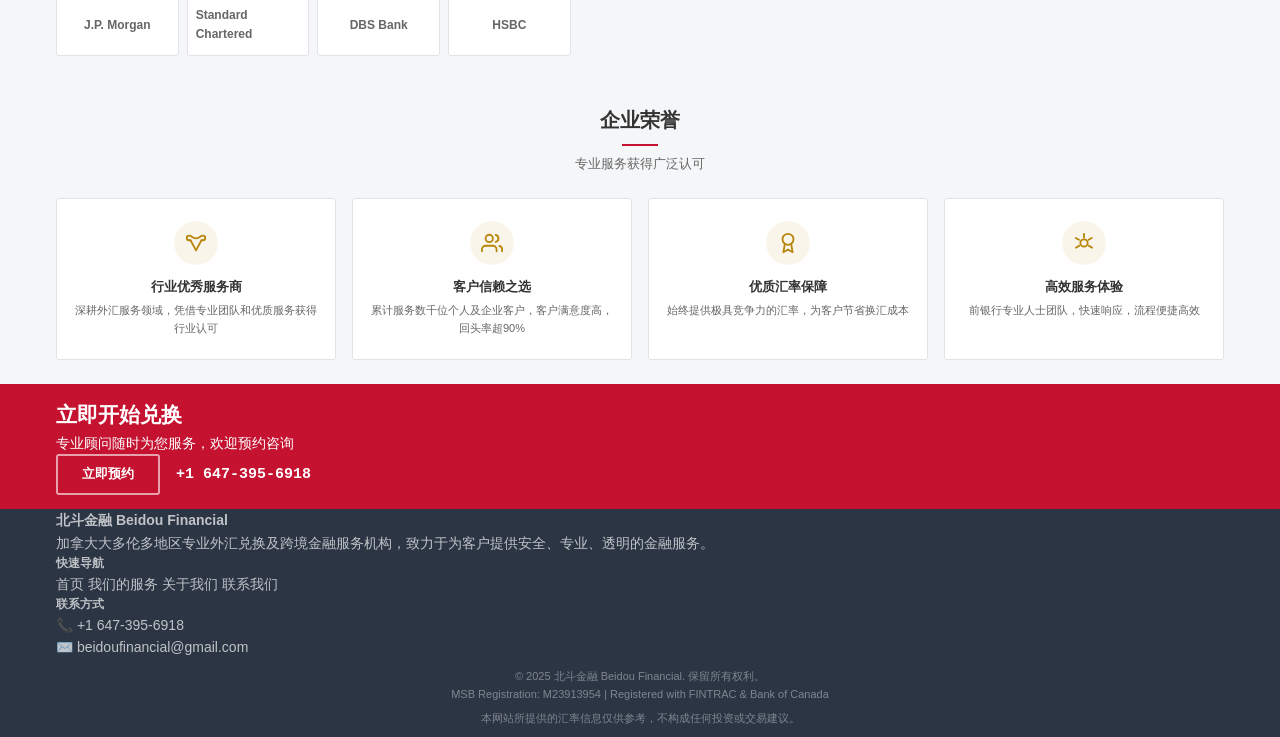
==== commit 00025b30: "精简重复内容，优化信息层级 - 删除Banner侧栏（与快捷图标重复） - 删除独立服务卡片区（与导航+图标重复） - 合并"为什么选择"和"资质"为信任条 - 客户好评改为迷你卡片嵌入右栏 - Lo" ====
--- a/about.html
+++ b/about.html
@@ -11,37 +11,27 @@
 <!-- ========== 顶部信息栏 ========== -->
 <div class="top-bar">
   <div class="container top-bar-inner">
-    <span class="top-bar-left">FINTRAC 持牌 · MSB Registration: M23913954</span>
-    <span class="top-bar-right">服务热线：+1 647-395-6918 ｜ beidoufinancial@gmail.com</span>
+    <span>FINTRAC 持牌 · MSB: M23913954 · Bank of Canada 注册备案</span>
+    <span>服务热线：+1 647-395-6918 ｜ beidoufinancial@gmail.com ｜ 周一至周五 10:00-17:00</span>
   </div>
 </div>
 
-<!-- ========== Logo 栏 ========== -->
+<!-- ========== Logo + 导航栏 ========== -->
 <div class="header-bar">
   <div class="container header-bar-inner">
     <a href="index.html" class="nav-logo">
       <img src="logo.png" alt="北斗金融 Beidou Financial">
     </a>
-    <div class="header-slogan">安心换汇，决胜全球</div>
-  </div>
-</div>
-
-<!-- ========== 红色导航栏 ========== -->
-<nav class="navbar">
-  <div class="container">
-    <div class="nav-links">
+    <nav class="nav-links">
       <a href="index.html">首页</a>
       <a href="services.html">外汇兑换</a>
       <a href="services.html">企业结售汇</a>
       <a href="services.html">跨境汇款</a>
       <a href="about.html" class="active">关于我们</a>
       <a href="contact.html">联系我们</a>
-    </div>
-    <div class="nav-toggle">
-      <span></span><span></span><span></span>
-    </div>
-  </div>
-</nav>
+    </nav>
+  </div>
+</div>
 
 <!-- ========== 悬浮预约按钮 ========== -->
 <a href="contact.html" class="fab-booking">立即预约</a>
--- a/style.css
+++ b/style.css
@@ -1,6 +1,5 @@
 /* ============================================
-   北斗金融 — 中国银行门户风格（紧凑版）
-   移动端不做适配，直接缩小显示
+   北斗金融 — 中国银行门户风格（精简版）
    ============================================ */
 
 :root {
@@ -37,67 +36,58 @@
 .mono{font-family:var(--mono)}
 
 /* ========== 顶部信息栏 ========== */
-.top-bar{background:var(--light-gray);border-bottom:1px solid var(--border);font-size:12px;color:var(--gray);line-height:28px}
+.top-bar{background:var(--dark);font-size:12px;color:rgba(255,255,255,.7);line-height:30px}
 .top-bar-inner{display:flex;justify-content:space-between;align-items:center}
-.top-bar-right{color:var(--text-light)}
-
-/* ========== Logo 栏 ========== */
-.header-bar{background:var(--white);padding:10px 0;border-bottom:1px solid var(--border)}
-.header-bar-inner{display:flex;align-items:center;justify-content:space-between}
-.nav-logo img{height:38px;width:auto}
-.header-slogan{font-size:18px;color:var(--red);font-weight:700;letter-spacing:2px}
-
-/* ========== 红色导航栏 ========== */
-.navbar{background:var(--red);position:sticky;top:0;z-index:1000}
-.navbar .container{display:flex;align-items:center;height:38px}
-.nav-links{display:flex;align-items:center;gap:0;width:100%}
-.nav-links a{color:rgba(255,255,255,.9);font-size:14px;font-weight:500;padding:0 22px;line-height:38px;transition:background var(--t)}
-.nav-links a:hover,.nav-links a.active{background:rgba(0,0,0,.15);color:#fff}
-.nav-toggle{display:none}
+
+/* ========== Logo + 导航合并栏 ========== */
+.header-bar{background:var(--white);padding:0;border-bottom:3px solid var(--red);position:sticky;top:0;z-index:1000;box-shadow:0 1px 6px rgba(0,0,0,.08)}
+.header-bar-inner{display:flex;align-items:center;height:52px;gap:40px}
+.nav-logo img{height:36px;width:auto}
+.nav-links{display:flex;align-items:center;gap:0;margin-left:auto}
+.nav-links a{color:var(--text);font-size:14px;font-weight:500;padding:0 20px;line-height:52px;transition:all var(--t);border-bottom:3px solid transparent;margin-bottom:-3px}
+.nav-links a:hover{color:var(--red)}
+.nav-links a.active{color:var(--red);border-bottom-color:var(--red);font-weight:700}
 
 /* ========== Banner ========== */
-.banner{position:relative;height:280px;overflow:hidden}
+.banner{position:relative;height:240px;overflow:hidden}
 .banner-bg{position:absolute;inset:0;background-size:cover;background-position:center}
-.banner-bg::after{content:'';position:absolute;inset:0;background:linear-gradient(90deg,rgba(43,53,68,.88) 0%,rgba(43,53,68,.5) 60%,rgba(43,53,68,.3) 100%)}
-.banner-inner{position:relative;z-index:2;display:flex;gap:0;height:280px}
-.banner-text{flex:1;display:flex;flex-direction:column;justify-content:center;padding:24px 0}
-.banner-tag{display:inline-block;padding:3px 14px;border:1px solid var(--gold);color:var(--gold);font-size:11px;font-weight:600;letter-spacing:1px;margin-bottom:14px;width:fit-content}
-.banner h1{font-size:34px;font-weight:800;color:#fff;line-height:1.3;margin-bottom:10px}
-.banner p{font-size:13px;color:rgba(255,255,255,.75);line-height:1.7;margin-bottom:18px}
+.banner-bg::after{content:'';position:absolute;inset:0;background:linear-gradient(90deg,rgba(43,53,68,.9) 0%,rgba(43,53,68,.5) 60%,rgba(43,53,68,.3) 100%)}
+.banner-inner{position:relative;z-index:2;display:flex;align-items:center;height:240px}
+.banner-text{padding:0}
+.banner h1{font-size:36px;font-weight:800;color:#fff;line-height:1.3;margin-bottom:10px}
+.banner p{font-size:14px;color:rgba(255,255,255,.7);margin-bottom:18px}
 .banner-buttons{display:flex;gap:10px}
-.banner-sidebar{width:200px;background:rgba(255,255,255,.95);display:flex;flex-direction:column;padding:18px 16px}
-.banner-sidebar h4{font-size:14px;font-weight:700;color:var(--red);margin-bottom:12px;padding-bottom:8px;border-bottom:2px solid var(--red)}
-.sidebar-link{display:block;padding:7px 0;font-size:13px;color:var(--text);border-bottom:1px dashed var(--border);transition:color var(--t)}
-.sidebar-link:hover{color:var(--red)}
-.sidebar-link:last-child{border-bottom:none}
 
 /* ========== 便捷服务 ========== */
-.quick-services{background:var(--white);border-bottom:1px solid var(--border);padding:10px 0}
-.qs-grid{display:grid;grid-template-columns:repeat(8,1fr);gap:0}
-.qs-item{display:flex;flex-direction:column;align-items:center;gap:4px;padding:8px 4px;text-align:center;color:var(--text);transition:color var(--t);font-size:12px;border-right:1px solid var(--border)}
+.quick-services{background:var(--white);border-bottom:1px solid var(--border);padding:8px 0}
+.qs-grid{display:grid;grid-template-columns:repeat(6,1fr);gap:0}
+.qs-item{display:flex;flex-direction:column;align-items:center;gap:4px;padding:10px 4px;text-align:center;color:var(--text);transition:color var(--t);font-size:12px;border-right:1px solid var(--border)}
 .qs-item:last-child{border-right:none}
 .qs-item:hover{color:var(--red)}
 .qs-icon{font-size:22px;line-height:1}
 
+/* ========== 信任条 ========== */
+.trust-bar{background:var(--white);border-bottom:1px solid var(--border);padding:10px 0}
+.trust-bar-inner{display:flex;align-items:center;justify-content:center;gap:0}
+.trust-item{font-size:13px;color:var(--text-light);padding:0 20px;text-align:center}
+.trust-item strong{color:var(--red);font-size:14px}
+.trust-sep{width:1px;height:16px;background:var(--border);flex-shrink:0}
+
 /* ========== 门户两栏布局 ========== */
-.portal-grid{display:grid;grid-template-columns:1fr 320px;gap:20px}
+.portal-grid{display:grid;grid-template-columns:1fr 380px;gap:20px}
 .portal-section-header{display:flex;align-items:center;justify-content:space-between;padding-bottom:8px;border-bottom:2px solid var(--red);margin-bottom:12px}
-.portal-section-header.center{justify-content:center;text-align:center}
-.portal-section-header h3{font-size:16px;font-weight:700;color:var(--text)}
-.more-link{font-size:12px;color:var(--red);font-weight:500}
-.more-link:hover{text-decoration:underline}
+.portal-section-header h3{font-size:15px;font-weight:700;color:var(--text)}
+.rate-note-inline{font-size:11px;color:var(--gray)}
 
 /* ========== 汇率表格 ========== */
 .portal-main{background:var(--white);padding:16px;border:1px solid var(--border);border-radius:var(--r)}
 .portal-side{background:var(--white);padding:16px;border:1px solid var(--border);border-radius:var(--r)}
-.rate-table{margin-bottom:8px}
 .rate-table-head{display:grid;grid-template-columns:1.5fr 1fr 1fr .8fr;padding:6px 0;border-bottom:1px solid var(--border);font-size:12px;font-weight:700;color:var(--gray)}
 .rate-table-row{display:grid;grid-template-columns:1.5fr 1fr 1fr .8fr;padding:7px 0;border-bottom:1px solid #f0f0f0;font-size:13px;align-items:center}
 .rate-table-row:last-child{border-bottom:none}
 .rate-table-row:hover{background:var(--red-light)}
 .rate-up{color:var(--green)}
 .rate-down{color:var(--red)}
-.rate-note{font-size:11px;color:var(--gray);margin-top:6px}
 
 /* ========== 新闻列表 ========== */
 .news-list{list-style:none}
@@ -106,97 +96,60 @@
 .news-list a{color:var(--text);transition:color var(--t)}
 .news-list a:hover{color:var(--red)}
 
-/* ========== 服务卡片 ========== */
-.service-cards{display:grid;grid-template-columns:repeat(3,1fr);gap:16px}
-.service-card{background:var(--white);border:1px solid var(--border);border-radius:var(--r);padding:20px 18px;text-align:center;transition:box-shadow var(--t);position:relative;overflow:hidden}
-.service-card::before{content:'';position:absolute;top:0;left:0;right:0;height:3px;background:linear-gradient(90deg,var(--red),var(--gold))}
-.service-card:hover{box-shadow:var(--shadow)}
-.service-icon{width:44px;height:44px;background:var(--red-light);border-radius:50%;display:flex;align-items:center;justify-content:center;margin:0 auto 12px;color:var(--red)}
-.service-icon svg{width:22px;height:22px}
-.service-card h3{font-size:15px;font-weight:700;margin-bottom:6px;color:var(--text)}
-.service-card p{font-size:12px;color:var(--text-light);line-height:1.6;margin-bottom:10px}
-.link-red{color:var(--red);font-weight:600;font-size:12px}
-.link-red:hover{text-decoration:underline}
-
-/* ========== 公司亮点列表 ========== */
-.highlights-list{display:flex;flex-direction:column;gap:0}
-.hl-item{display:flex;align-items:center;gap:12px;padding:10px 0;border-bottom:1px solid #f0f0f0}
-.hl-item:last-child{border-bottom:none}
-.hl-num{width:70px;text-align:center;font-size:18px;font-weight:800;color:var(--red);font-family:var(--mono);flex-shrink:0}
-.hl-text{font-size:13px;color:var(--text-light)}
-.hl-text strong{color:var(--text)}
-
-/* ========== 资质列表 ========== */
-.cert-list{display:flex;flex-direction:column;gap:12px}
-.cert-item{display:flex;gap:10px;align-items:flex-start}
-.cert-icon{font-size:18px;flex-shrink:0;margin-top:1px}
-.cert-item strong{font-size:13px;display:block;margin-bottom:1px}
-.cert-item p{font-size:11px;color:var(--gray);margin:0}
-.partner-tags{display:flex;flex-wrap:wrap;gap:4px}
-.partner-tags span{padding:3px 10px;background:var(--light-gray);border:1px solid var(--border);border-radius:2px;font-size:11px;font-weight:600;color:var(--text-light)}
-
-/* ========== 客户好评 ========== */
-.testimonial-grid{display:grid;grid-template-columns:repeat(3,1fr);gap:16px}
-.testimonial-card{background:var(--white);border:1px solid var(--border);border-radius:var(--r);padding:18px 16px;display:flex;flex-direction:column}
-.testimonial-card:hover{box-shadow:var(--shadow)}
-.testimonial-stars{color:var(--gold);font-size:14px;letter-spacing:1px;margin-bottom:8px}
-.testimonial-text{flex:1;font-size:12px;color:var(--text-light);line-height:1.7;margin-bottom:12px}
-.testimonial-author{display:flex;align-items:center;gap:10px;margin-top:auto}
-.testimonial-avatar{width:32px;height:32px;background:var(--red);color:#fff;border-radius:50%;display:flex;align-items:center;justify-content:center;font-size:13px;font-weight:700;flex-shrink:0}
-.testimonial-name{font-size:13px;font-weight:700;color:var(--text)}
-.testimonial-role{font-size:11px;color:var(--gray)}
+/* ========== 迷你好评 ========== */
+.mini-testimonials{display:flex;flex-direction:column;gap:10px}
+.mini-test{padding:10px 12px;background:var(--light-gray);border-radius:var(--r);border-left:3px solid var(--gold)}
+.mini-test-top{font-size:12px;color:var(--text);margin-bottom:4px}
+.mini-stars{color:var(--gold);font-size:11px;letter-spacing:1px}
+.mini-test p{font-size:12px;color:var(--text-light);margin:0;line-height:1.5}
 
 /* ========== Buttons ========== */
-.btn{display:inline-flex;align-items:center;justify-content:center;padding:8px 22px;border-radius:var(--r);font-size:13px;font-weight:600;cursor:pointer;border:2px solid transparent;transition:all var(--t);font-family:var(--font);white-space:nowrap}
+.btn{display:inline-flex;align-items:center;justify-content:center;padding:8px 24px;border-radius:var(--r);font-size:13px;font-weight:600;cursor:pointer;border:2px solid transparent;transition:all var(--t);font-family:var(--font);white-space:nowrap}
 .btn-primary{background:var(--red);color:#fff;border-color:var(--red)}
 .btn-primary:hover{background:var(--red-hover);border-color:var(--red-hover)}
 .btn-outline-white{background:transparent;color:#fff;border-color:rgba(255,255,255,.6)}
 .btn-outline-white:hover{border-color:#fff;background:rgba(255,255,255,.12)}
-.btn-sm{padding:6px 16px;font-size:12px}
-
-/* ========== CTA ========== */
-.cta-section .container{display:flex;align-items:center;justify-content:space-between;gap:20px}
-.cta-left h2{font-size:22px;font-weight:700;margin-bottom:4px}
-.cta-left p{font-size:13px;opacity:.85}
+.btn-sm{padding:6px 18px;font-size:12px}
+
+/* ========== CTA 条 ========== */
+.cta-section{padding:14px 0}
+.cta-inner{display:flex;align-items:center;justify-content:space-between}
+.cta-text{font-size:14px;font-weight:500}
 .cta-right{display:flex;align-items:center;gap:16px}
-.cta-phone{font-size:16px;font-weight:600;font-family:var(--mono)}
+.cta-phone{font-size:15px;font-weight:600;font-family:var(--mono)}
 
 /* ========== 悬浮按钮 ========== */
 .fab-booking{position:fixed;right:0;top:50%;transform:translateY(-50%);z-index:999;writing-mode:vertical-lr;letter-spacing:3px;padding:14px 10px;background:var(--red);color:#fff;font-size:12px;font-weight:700;border-radius:var(--r) 0 0 var(--r);cursor:pointer;transition:all var(--t);box-shadow:-2px 0 8px rgba(196,18,48,.2)}
 .fab-booking:hover{padding-right:16px;background:var(--red-hover)}
 
-/* ========== Footer ========== */
-.footer{background:var(--dark);color:rgba(255,255,255,.7);padding:28px 0 0}
-.footer-grid{display:grid;grid-template-columns:1.5fr 1fr 1fr;gap:32px;margin-bottom:20px}
-.footer-brand h4{color:#fff;font-size:15px;font-weight:700;margin-bottom:6px}
-.footer-brand p{font-size:12px;line-height:1.6}
-.footer h5{color:#fff;font-size:13px;font-weight:700;margin-bottom:10px}
-.footer-links a{display:block;font-size:12px;margin-bottom:6px;color:rgba(255,255,255,.6);transition:color var(--t)}
-.footer-links a:hover{color:#fff}
-.footer-contact p{font-size:12px;margin-bottom:4px;display:flex;align-items:center;gap:6px}
-.footer-bottom{border-top:1px solid rgba(255,255,255,.1);padding:12px 0;text-align:center;font-size:11px;color:rgba(255,255,255,.4)}
-.footer-bottom p{margin-bottom:2px}
+/* ========== Footer 精简 ========== */
+.footer{background:var(--dark);color:rgba(255,255,255,.7);padding:0}
+.footer-inner{display:flex;align-items:center;justify-content:space-between;padding:16px 0;border-bottom:1px solid rgba(255,255,255,.1)}
+.footer-left{font-size:13px}
+.footer-left strong{color:#fff}
+.footer-right{font-size:13px}
+.footer-right a{color:rgba(255,255,255,.6);transition:color var(--t)}
+.footer-right a:hover{color:#fff}
+.footer-bottom{padding:10px 0;text-align:center;font-size:11px;color:rgba(255,255,255,.4)}
 
 /* ========== 进场动画 ========== */
 .fade-up{opacity:0;transform:translateY(20px);transition:opacity .5s ease,transform .5s ease}
 .fade-up.visible{opacity:1;transform:translateY(0)}
 
 /* ========== 子页面 Hero ========== */
-.hero{position:relative;height:200px;display:flex;align-items:center;background:var(--dark);overflow:hidden}
-.hero-page{height:200px}
+.hero{position:relative;height:180px;display:flex;align-items:center;background:var(--dark);overflow:hidden}
+.hero-page{height:180px}
 .hero-bg{position:absolute;inset:0;z-index:0;background-size:cover;background-position:center}
 .hero-bg::after{content:'';position:absolute;inset:0;background:linear-gradient(135deg,rgba(43,53,68,.88),rgba(43,53,68,.65))}
-.hero::before{display:none}
-.hero-glow{display:none}
-.hero-content{position:relative;z-index:2;text-align:center;max-width:720px;margin:0 auto;padding:32px 0}
-.hero h1{font-size:28px;font-weight:700;color:#fff;margin-bottom:8px}
-.hero .hero-desc{font-size:14px;color:rgba(255,255,255,.7);margin-bottom:0}
-.hero-bottom-fade{display:none}
-
-/* ========== 子页面内容 ========== */
+.hero::before,.hero-glow,.hero-bottom-fade{display:none}
+.hero-content{position:relative;z-index:2;text-align:center;max-width:720px;margin:0 auto;padding:24px 0}
+.hero h1{font-size:26px;font-weight:700;color:#fff;margin-bottom:6px}
+.hero .hero-desc{font-size:14px;color:rgba(255,255,255,.7)}
+
+/* ========== 子页面内容（关于/服务/联系） ========== */
 .about-intro{display:flex;gap:36px;align-items:center}
 .about-intro-text{flex:1}
-.about-intro-text h2{font-size:20px;font-weight:700;margin-bottom:12px;color:var(--text)}
+.about-intro-text h2{font-size:20px;font-weight:700;margin-bottom:12px}
 .about-intro-text p{color:var(--text-light);font-size:13px;line-height:1.7;margin-bottom:10px}
 .about-intro-img{flex:0 0 360px;height:260px;border-radius:var(--r);overflow:hidden}
 .about-intro-img img{width:100%;height:100%;object-fit:cover;background:var(--light-gray)}
@@ -218,19 +171,17 @@
 
 .cert-cards{display:grid;grid-template-columns:repeat(2,1fr);gap:16px;max-width:640px;margin:16px auto 0}
 .cert-card{padding:18px;border:1px solid var(--border);border-radius:var(--r);background:var(--white);border-top:3px solid var(--gold)}
-.cert-card h4{font-size:14px;font-weight:700;margin-bottom:3px;color:var(--text)}
+.cert-card h4{font-size:14px;font-weight:700;margin-bottom:3px}
 .cert-card p{font-size:12px;color:var(--text-light)}
 
 .section-dark{background:var(--light-gray);color:var(--text)}
-.section-dark .section-header h2{color:var(--text)}
-.section-dark .section-header p{color:var(--text-light)}
 .section-header{text-align:center;margin-bottom:24px}
-.section-header h2{font-size:20px;font-weight:700;margin-bottom:8px;color:var(--text)}
+.section-header h2{font-size:20px;font-weight:700;margin-bottom:8px}
 .section-header h2::after{content:'';display:block;width:36px;height:2px;background:var(--red);margin:8px auto 0}
 .section-header p{color:var(--text-light);font-size:13px;max-width:480px;margin:0 auto}
 
 .partner-grid{display:grid;grid-template-columns:repeat(auto-fill,minmax(120px,1fr));gap:8px}
-.partner-item{display:flex;align-items:center;justify-content:center;padding:10px 8px;background:var(--white);border-radius:var(--r);font-size:12px;font-weight:700;color:var(--text-light);border:1px solid var(--border);transition:all var(--t);min-height:42px}
+.partner-item{display:flex;align-items:center;justify-content:center;padding:10px 8px;background:var(--white);border-radius:var(--r);font-size:12px;font-weight:700;color:var(--text-light);border:1px solid var(--border);min-height:42px;transition:all var(--t)}
 .partner-item:hover{border-color:var(--red);color:var(--red)}
 
 .service-detail{display:flex;gap:36px;align-items:center}
@@ -238,39 +189,38 @@
 .service-detail-img{flex:0 0 360px;height:240px;border-radius:var(--r);overflow:hidden}
 .service-detail-img img{width:100%;height:100%;object-fit:cover;background:var(--light-gray)}
 .service-detail-text{flex:1}
-.service-detail-text h2{font-size:20px;font-weight:700;margin-bottom:10px;color:var(--text)}
+.service-detail-text h2{font-size:20px;font-weight:700;margin-bottom:10px}
 .service-detail-text>p{color:var(--text-light);font-size:13px;line-height:1.7;margin-bottom:12px}
-
 .tag-list{display:flex;flex-wrap:wrap;gap:5px;margin-bottom:12px}
 .tag-item{padding:3px 10px;background:var(--red-light);color:var(--red);border-radius:2px;font-size:11px;font-weight:600}
-.detail-label{font-weight:700;font-size:12px;margin-bottom:3px;color:var(--text)}
+.detail-label{font-weight:700;font-size:12px;margin-bottom:3px}
 .detail-info{color:var(--text-light);font-size:12px;margin-bottom:10px}
 .step-list{display:flex;gap:10px;margin-bottom:16px;flex-wrap:wrap}
 .step-item{display:flex;align-items:center;gap:6px;padding:6px 12px;background:var(--light-gray);border-radius:var(--r);font-size:12px}
 .step-num{width:22px;height:22px;background:var(--red);color:#fff;border-radius:50%;display:flex;align-items:center;justify-content:center;font-size:11px;font-weight:700;flex-shrink:0}
 .advantage-list{display:flex;gap:14px;margin-bottom:16px;flex-wrap:wrap}
-.advantage-item{display:flex;align-items:center;gap:5px;font-size:12px;font-weight:600;color:var(--text)}
+.advantage-item{display:flex;align-items:center;gap:5px;font-size:12px;font-weight:600}
 .advantage-item svg{color:var(--gold);width:15px;height:15px}
 
-/* 联系我们 */
+/* 联系页 */
 .contact-layout{display:grid;grid-template-columns:1fr 1fr;gap:36px}
-.contact-info h3{font-size:16px;font-weight:700;margin-bottom:18px;color:var(--text)}
+.contact-info h3{font-size:16px;font-weight:700;margin-bottom:18px}
 .contact-item{display:flex;gap:10px;margin-bottom:14px}
 .contact-item .ci-icon{width:36px;height:36px;background:var(--red-light);border-radius:var(--r);display:flex;align-items:center;justify-content:center;flex-shrink:0;color:var(--red)}
 .contact-item .ci-icon svg{width:16px;height:16px}
-.contact-item .ci-label{font-size:11px;color:var(--gray);margin-bottom:1px}
-.contact-item .ci-value{font-size:13px;font-weight:600;color:var(--text)}
-.map-placeholder{width:100%;height:160px;background:var(--light-gray);border-radius:var(--r);display:flex;flex-direction:column;align-items:center;justify-content:center;color:var(--gray);border:1px solid var(--border);margin-top:16px;gap:4px}
+.contact-item .ci-label{font-size:11px;color:var(--gray)}
+.contact-item .ci-value{font-size:13px;font-weight:600}
+.map-placeholder{width:100%;height:160px;background:var(--light-gray);border-radius:var(--r);display:flex;align-items:center;justify-content:center;color:var(--gray);border:1px solid var(--border);margin-top:16px}
 .social-links{display:flex;gap:8px;margin-top:16px}
 .social-link{width:36px;height:36px;border:1px solid var(--border);border-radius:var(--r);display:flex;align-items:center;justify-content:center;color:var(--gray);font-size:10px;font-weight:700;transition:all var(--t)}
 .social-link:hover{border-color:var(--red);color:var(--red)}
 .form-card{background:var(--white);border-radius:var(--r);padding:24px;box-shadow:var(--shadow);border:1px solid var(--border)}
-.form-card h3{font-size:18px;font-weight:700;margin-bottom:4px;color:var(--text)}
+.form-card h3{font-size:18px;font-weight:700;margin-bottom:4px}
 .form-card>p{color:var(--text-light);font-size:12px;margin-bottom:18px}
 .form-group{margin-bottom:12px}
-.form-group label{display:block;font-size:12px;font-weight:600;margin-bottom:3px;color:var(--text)}
+.form-group label{display:block;font-size:12px;font-weight:600;margin-bottom:3px}
 .form-group label span{color:var(--gray);font-weight:400}
-.form-control{width:100%;padding:8px 12px;border:1px solid var(--border);border-radius:var(--r);font-size:13px;font-family:var(--font);transition:border-color var(--t);background:var(--white);outline:none;color:var(--text)}
+.form-control{width:100%;padding:8px 12px;border:1px solid var(--border);border-radius:var(--r);font-size:13px;font-family:var(--font);transition:border-color var(--t);background:var(--white);outline:none}
 .form-control:focus{border-color:var(--red)}
 textarea.form-control{resize:vertical;min-height:60px}
 select.form-control{appearance:none;background-image:url("data:image/svg+xml,%3Csvg xmlns='http://www.w3.org/2000/svg' width='16' height='16' viewBox='0 0 24 24' fill='none' stroke='%23999' stroke-width='2'%3E%3Cpath d='m6 9 6 6 6-6'/%3E%3C/svg%3E");background-repeat:no-repeat;background-position:right 10px center;padding-right:32px}
@@ -284,9 +234,14 @@
 .honor-card:hover{border-color:var(--gold);box-shadow:var(--shadow)}
 .honor-icon{width:44px;height:44px;background:rgba(184,134,11,.08);border-radius:50%;display:flex;align-items:center;justify-content:center;margin:0 auto 12px;color:var(--gold)}
 .honor-icon svg{width:22px;height:22px}
-.honor-card h4{font-size:13px;font-weight:700;margin-bottom:4px;color:var(--text)}
+.honor-card h4{font-size:13px;font-weight:700;margin-bottom:4px}
 .honor-card p{font-size:11px;color:var(--text-light);line-height:1.6}
 
 .cert-badges{display:flex;justify-content:center;gap:20px;margin-bottom:28px;flex-wrap:wrap}
-.cert-badge{display:flex;align-items:center;gap:8px;padding:10px 20px;background:rgba(184,134,11,.06);border:1px solid rgba(184,134,11,.2);border-radius:var(--r);font-weight:600;font-size:13px;color:var(--text)}
+.cert-badge{display:flex;align-items:center;gap:8px;padding:10px 20px;background:rgba(184,134,11,.06);border:1px solid rgba(184,134,11,.2);border-radius:var(--r);font-weight:600;font-size:13px}
 .cert-badge svg{color:var(--gold);width:20px;height:20px}
+
+/* 旧导航兼容（子页面） */
+.navbar{background:var(--red);display:none}
+.nav-toggle{display:none}
+.header-slogan{display:none}
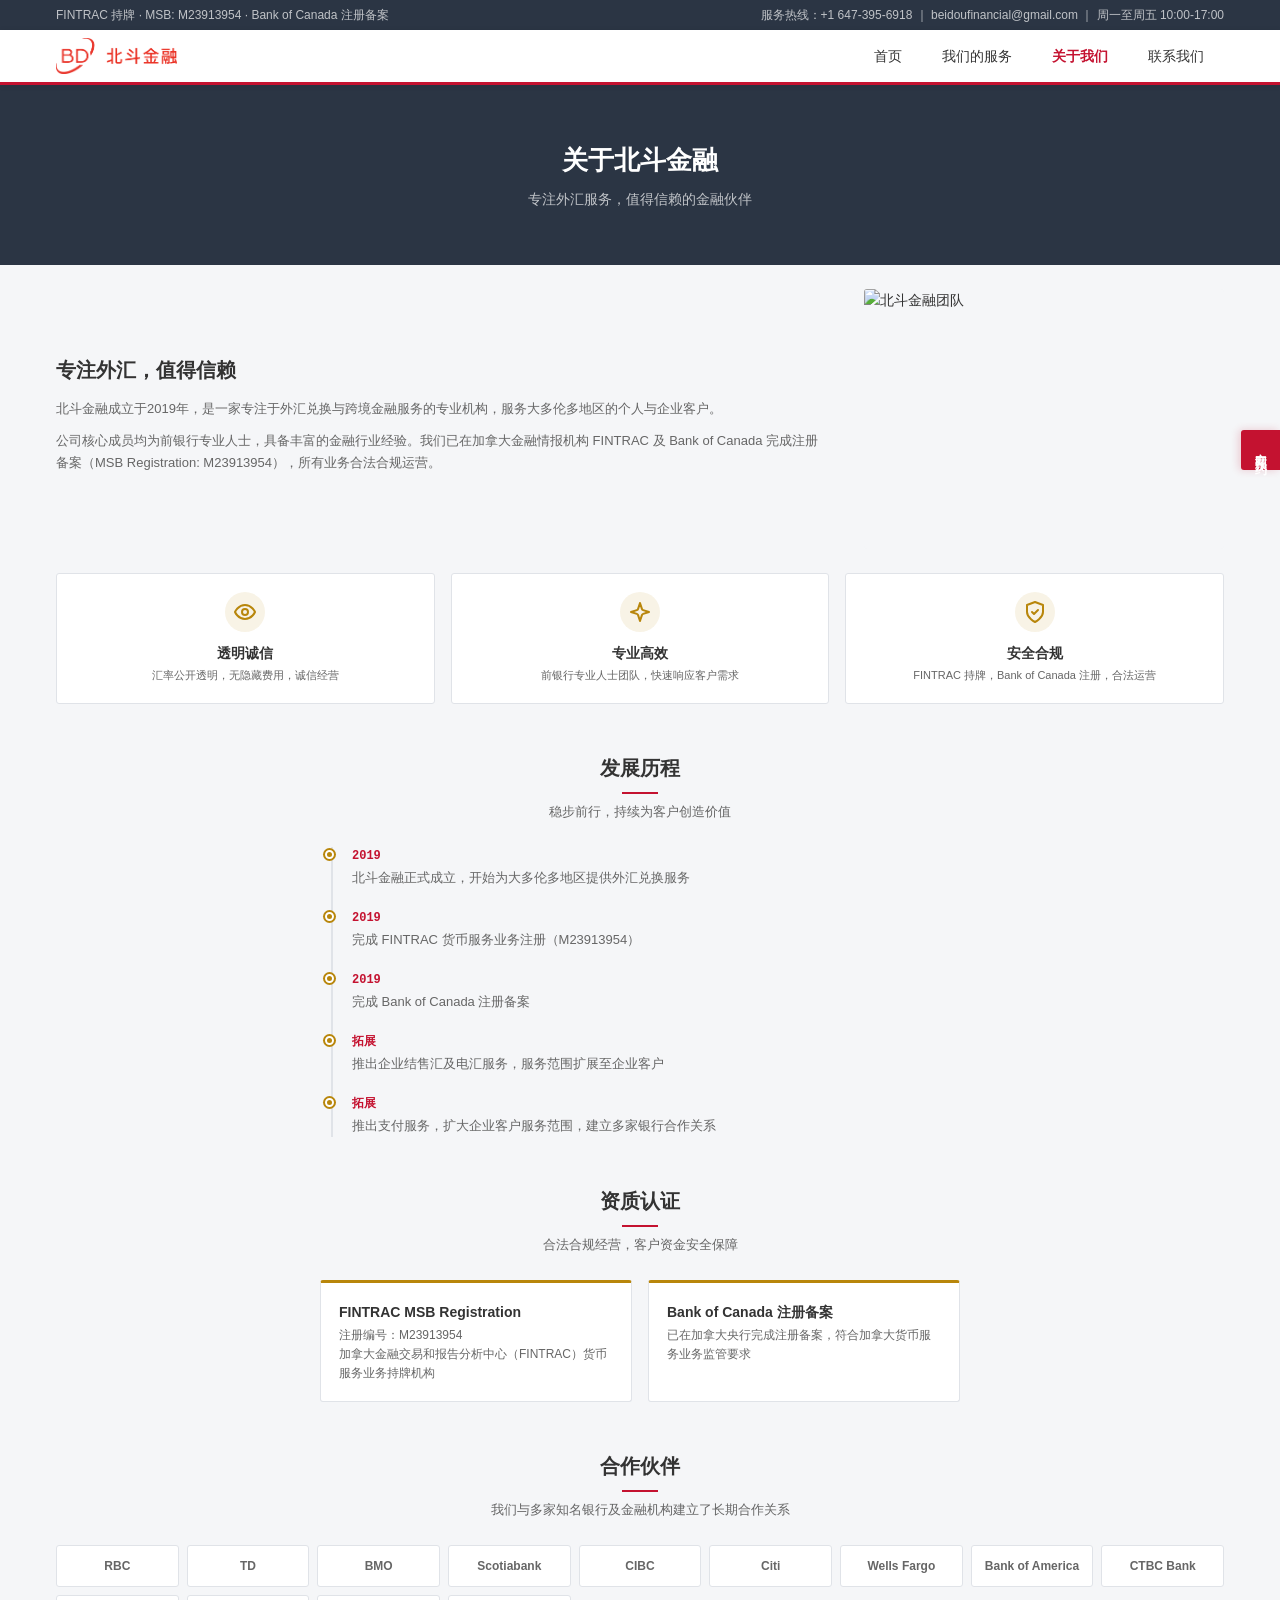
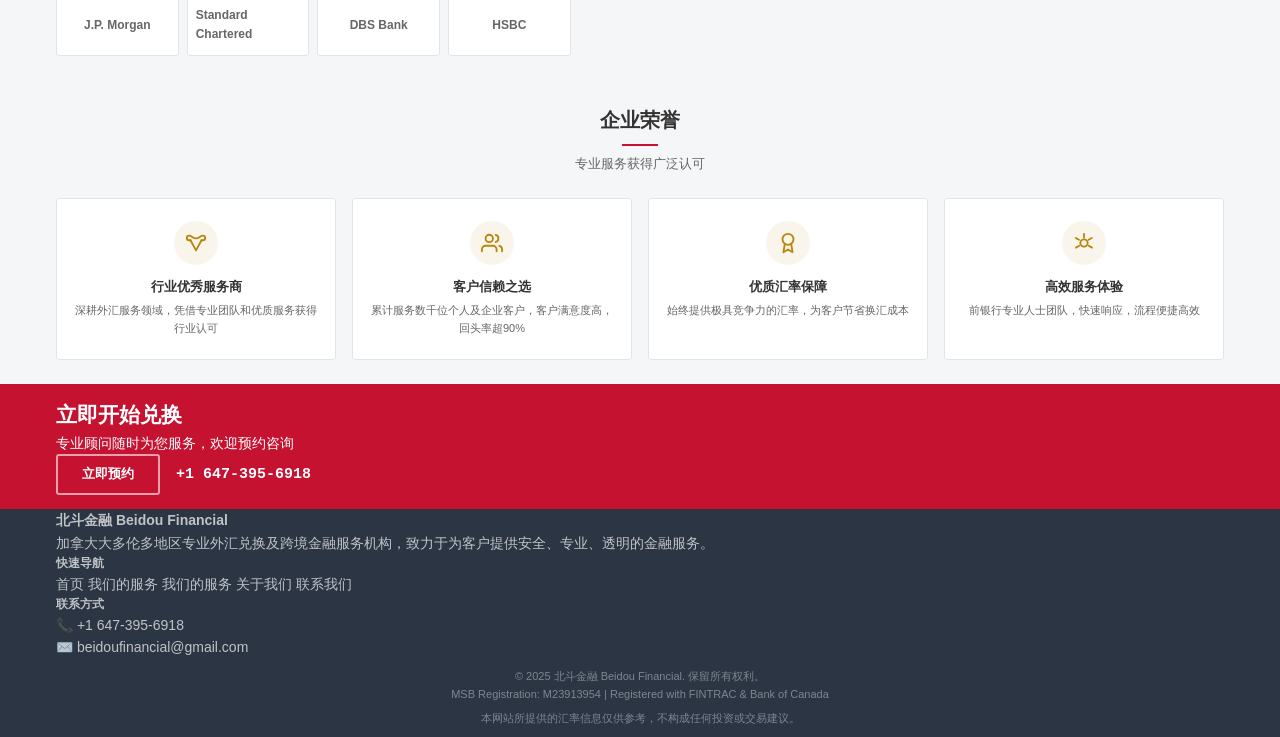
==== commit 2d13c6b5: "优化信息架构，消除重复内容 - 导航从6个链接精简为4个（合并3个服务为1个入口） - 删除重复的快捷图标行（保留6个精简版） - 新增三大服务差异化描述板块 - 新增4步办理流程引导 - 新增联系信" ====
--- a/about.html
+++ b/about.html
@@ -24,9 +24,7 @@
     </a>
     <nav class="nav-links">
       <a href="index.html">首页</a>
-      <a href="services.html">外汇兑换</a>
-      <a href="services.html">企业结售汇</a>
-      <a href="services.html">跨境汇款</a>
+      <a href="services.html">我们的服务</a>
       <a href="about.html" class="active">关于我们</a>
       <a href="contact.html">联系我们</a>
     </nav>
@@ -235,6 +233,7 @@
         <h5>快速导航</h5>
         <div class="footer-links">
           <a href="index.html">首页</a>
+      <a href="services.html">我们的服务</a>
           <a href="services.html">我们的服务</a>
           <a href="about.html">关于我们</a>
           <a href="contact.html">联系我们</a>
--- a/style.css
+++ b/style.css
@@ -241,6 +241,29 @@
 .cert-badge{display:flex;align-items:center;gap:8px;padding:10px 20px;background:rgba(184,134,11,.06);border:1px solid rgba(184,134,11,.2);border-radius:var(--r);font-weight:600;font-size:13px}
 .cert-badge svg{color:var(--gold);width:20px;height:20px}
 
+/* ========== 服务简介行 ========== */
+.section-white{background:var(--white)}
+.service-row{display:grid;grid-template-columns:repeat(3,1fr);gap:20px}
+.svc-card{padding:20px;border:1px solid var(--border);border-radius:var(--r);background:var(--white);border-top:3px solid var(--red)}
+.svc-card:hover{box-shadow:var(--shadow)}
+.svc-icon{font-size:28px;margin-bottom:10px}
+.svc-card h4{font-size:15px;font-weight:700;margin-bottom:8px;color:var(--text)}
+.svc-card p{font-size:12px;color:var(--text-light);line-height:1.7;margin-bottom:10px}
+
+/* ========== 办理流程 ========== */
+.process-row{display:flex;align-items:flex-start;justify-content:center;gap:0}
+.process-step{flex:1;text-align:center;padding:0 16px}
+.process-num{width:36px;height:36px;background:var(--red);color:#fff;border-radius:50%;display:flex;align-items:center;justify-content:center;font-size:16px;font-weight:700;margin:0 auto 10px}
+.process-step h4{font-size:14px;font-weight:700;margin-bottom:4px;color:var(--text)}
+.process-step p{font-size:11px;color:var(--text-light);line-height:1.5}
+.process-arrow{font-size:20px;color:var(--gray);display:flex;align-items:center;padding-top:8px;flex-shrink:0}
+
+/* ========== 紧凑联系信息 ========== */
+.contact-compact{display:flex;flex-direction:column;gap:10px}
+.cc-item{font-size:13px;color:var(--text);display:flex;gap:8px;align-items:baseline}
+.cc-label{font-size:11px;color:var(--gray);width:32px;flex-shrink:0}
+.cc-item strong{font-weight:600}
+
 /* 旧导航兼容（子页面） */
 .navbar{background:var(--red);display:none}
 .nav-toggle{display:none}
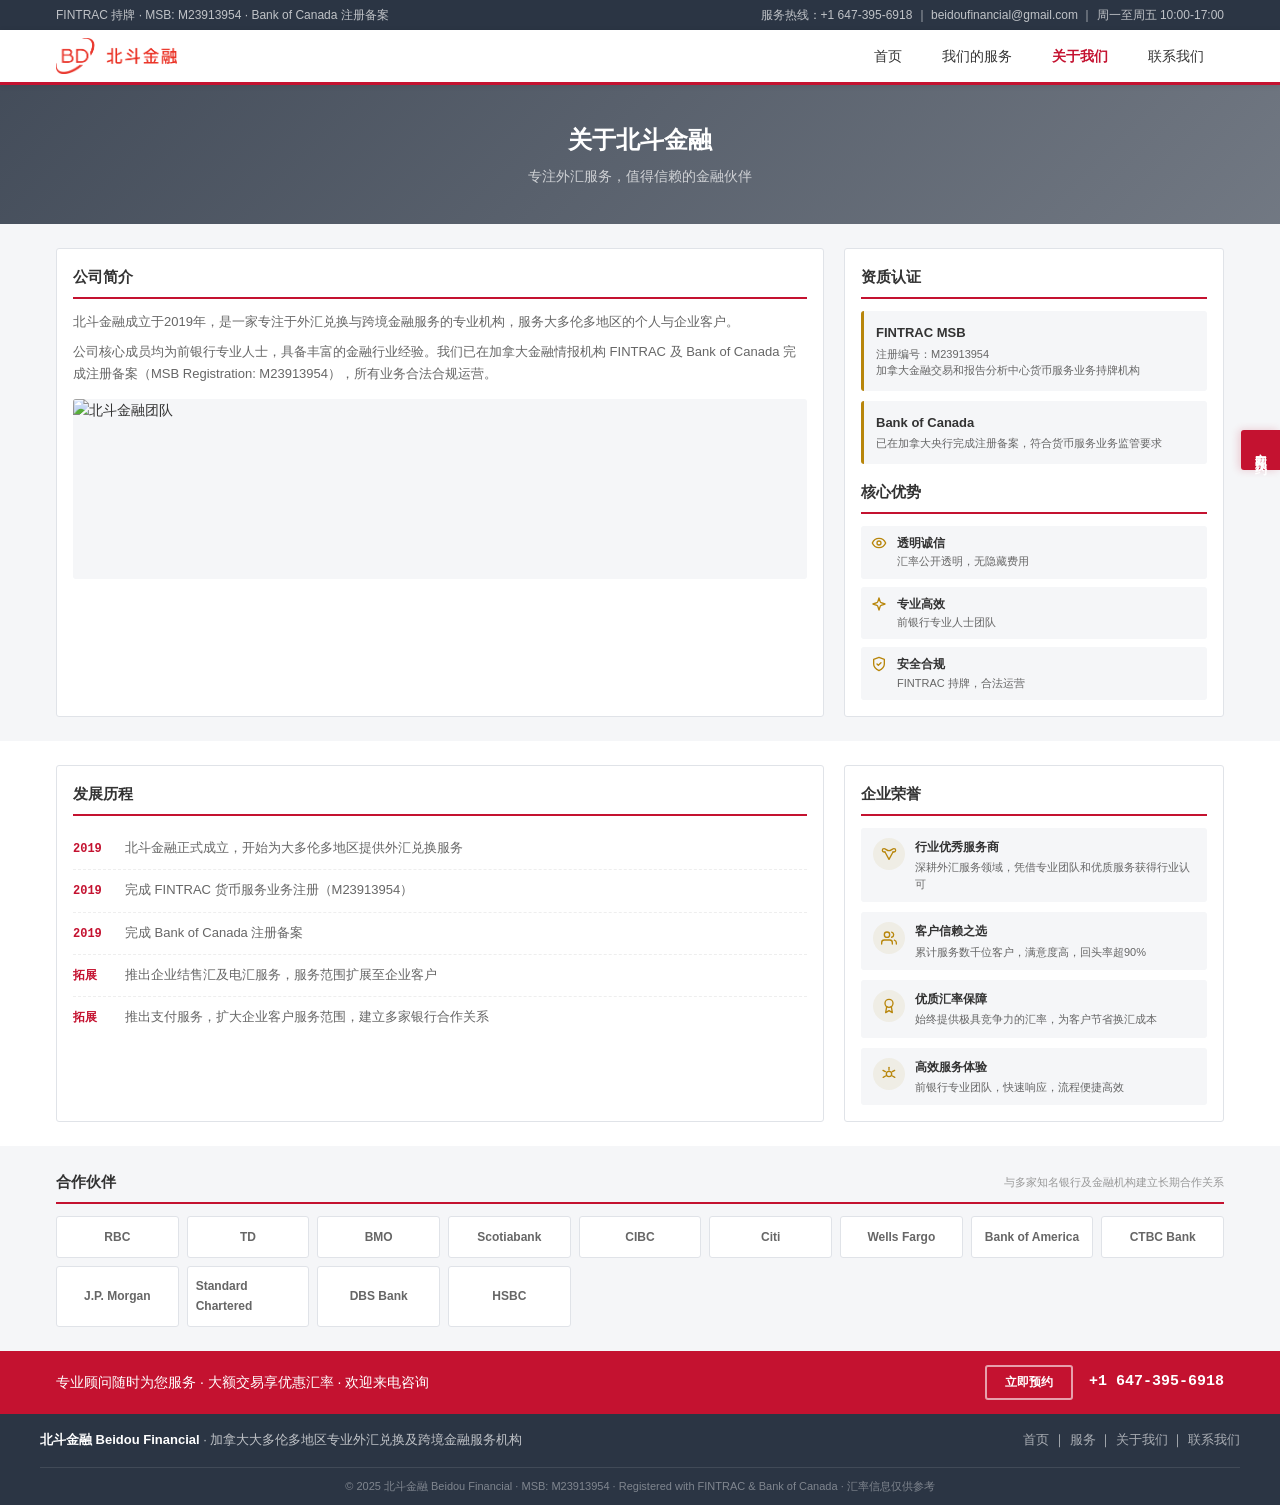
==== commit 1d8e4888: "重构关于我们页面排版，匹配门户风格 采用 portal-grid 两栏布局，统一页脚和CTA样式，紧凑化时间线和荣誉卡片  Co-Authored-By: Claude Opus 4.6 (1M co" ====
--- a/about.html
+++ b/about.html
@@ -46,109 +46,135 @@
   </div>
 </section>
 
-<!-- ========== 区块 1：公司简介 ========== -->
+<!-- ========== 公司简介 + 资质（门户两栏） ========== -->
 <section class="section">
   <div class="container">
-    <div class="about-intro fade-up">
-      <div class="about-intro-text">
-        <h2>专注外汇，值得信赖</h2>
-        <p>北斗金融成立于2019年，是一家专注于外汇兑换与跨境金融服务的专业机构，服务大多伦多地区的个人与企业客户。</p>
-        <p>公司核心成员均为前银行专业人士，具备丰富的金融行业经验。我们已在加拿大金融情报机构 FINTRAC 及 Bank of Canada 完成注册备案（MSB Registration: M23913954），所有业务合法合规运营。</p>
-      </div>
-      <div class="about-intro-img">
-        <img src="https://images.unsplash.com/photo-1556761175-4b46a572b786?w=800&q=80" alt="北斗金融团队">
-      </div>
-    </div>
-    <div class="value-cards fade-up">
-      <div class="value-card">
-        <div class="icon-circle">
-          <svg xmlns="http://www.w3.org/2000/svg" width="24" height="24" viewBox="0 0 24 24" fill="none" stroke="currentColor" stroke-width="2" stroke-linecap="round" stroke-linejoin="round"><path d="M2 12s3-7 10-7 10 7 10 7-3 7-10 7-10-7-10-7Z"/><circle cx="12" cy="12" r="3"/></svg>
-        </div>
-        <h4>透明诚信</h4>
-        <p>汇率公开透明，无隐藏费用，诚信经营</p>
-      </div>
-      <div class="value-card">
-        <div class="icon-circle">
-          <svg xmlns="http://www.w3.org/2000/svg" width="24" height="24" viewBox="0 0 24 24" fill="none" stroke="currentColor" stroke-width="2" stroke-linecap="round" stroke-linejoin="round"><path d="m12 3-1.912 5.813a2 2 0 0 1-1.275 1.275L3 12l5.813 1.912a2 2 0 0 1 1.275 1.275L12 21l1.912-5.813a2 2 0 0 1 1.275-1.275L21 12l-5.813-1.912a2 2 0 0 1-1.275-1.275L12 3Z"/></svg>
-        </div>
-        <h4>专业高效</h4>
-        <p>前银行专业人士团队，快速响应客户需求</p>
-      </div>
-      <div class="value-card">
-        <div class="icon-circle">
-          <svg xmlns="http://www.w3.org/2000/svg" width="24" height="24" viewBox="0 0 24 24" fill="none" stroke="currentColor" stroke-width="2" stroke-linecap="round" stroke-linejoin="round"><path d="M12 22s8-4 8-10V5l-8-3-8 3v7c0 6 8 10 8 10z"/><path d="m9 12 2 2 4-4"/></svg>
-        </div>
-        <h4>安全合规</h4>
-        <p>FINTRAC 持牌，Bank of Canada 注册，合法运营</p>
-      </div>
-    </div>
-  </div>
-</section>
-
-<!-- ========== 区块 2：发展历程 ========== -->
-<section class="section section-gray">
-  <div class="container">
-    <div class="section-header fade-up">
-      <h2>发展历程</h2>
-      <p>稳步前行，持续为客户创造价值</p>
-    </div>
-    <div class="timeline fade-up">
-      <div class="timeline-item">
-        <div class="timeline-dot"></div>
-        <div class="timeline-year">2019</div>
-        <div class="timeline-text">北斗金融正式成立，开始为大多伦多地区提供外汇兑换服务</div>
-      </div>
-      <div class="timeline-item">
-        <div class="timeline-dot"></div>
-        <div class="timeline-year">2019</div>
-        <div class="timeline-text">完成 FINTRAC 货币服务业务注册（M23913954）</div>
-      </div>
-      <div class="timeline-item">
-        <div class="timeline-dot"></div>
-        <div class="timeline-year">2019</div>
-        <div class="timeline-text">完成 Bank of Canada 注册备案</div>
-      </div>
-      <div class="timeline-item">
-        <div class="timeline-dot"></div>
-        <div class="timeline-year">拓展</div>
-        <div class="timeline-text">推出企业结售汇及电汇服务，服务范围扩展至企业客户</div>
-      </div>
-      <div class="timeline-item">
-        <div class="timeline-dot"></div>
-        <div class="timeline-year">拓展</div>
-        <div class="timeline-text">推出支付服务，扩大企业客户服务范围，建立多家银行合作关系</div>
-      </div>
-    </div>
-  </div>
-</section>
-
-<!-- ========== 区块 3：牌照与资质 ========== -->
-<section class="section section-dark">
-  <div class="container">
-    <div class="section-header fade-up">
-      <h2>资质认证</h2>
-      <p>合法合规经营，客户资金安全保障</p>
-    </div>
-    <div class="cert-cards fade-up">
-      <div class="cert-card">
-        <h4>FINTRAC MSB Registration</h4>
-        <p>注册编号：M23913954<br>加拿大金融交易和报告分析中心（FINTRAC）货币服务业务持牌机构</p>
-      </div>
-      <div class="cert-card">
-        <h4>Bank of Canada 注册备案</h4>
-        <p>已在加拿大央行完成注册备案，符合加拿大货币服务业务监管要求</p>
-      </div>
-    </div>
-  </div>
-</section>
-
-<!-- ========== 区块 4：合作机构 ========== -->
+    <div class="portal-grid fade-up">
+      <!-- 左栏：公司简介 -->
+      <div class="portal-main">
+        <div class="portal-section-header"><h3>公司简介</h3></div>
+        <div class="about-portal-intro">
+          <p>北斗金融成立于2019年，是一家专注于外汇兑换与跨境金融服务的专业机构，服务大多伦多地区的个人与企业客户。</p>
+          <p>公司核心成员均为前银行专业人士，具备丰富的金融行业经验。我们已在加拿大金融情报机构 FINTRAC 及 Bank of Canada 完成注册备案（MSB Registration: M23913954），所有业务合法合规运营。</p>
+        </div>
+        <div class="about-img-banner">
+          <img src="https://images.unsplash.com/photo-1556761175-4b46a572b786?w=800&q=80" alt="北斗金融团队">
+        </div>
+      </div>
+      <!-- 右栏：资质认证 + 核心优势 -->
+      <div class="portal-side">
+        <div class="portal-section-header"><h3>资质认证</h3></div>
+        <div class="cert-compact">
+          <div class="cert-compact-item">
+            <h4>FINTRAC MSB</h4>
+            <p>注册编号：M23913954</p>
+            <p>加拿大金融交易和报告分析中心货币服务业务持牌机构</p>
+          </div>
+          <div class="cert-compact-item">
+            <h4>Bank of Canada</h4>
+            <p>已在加拿大央行完成注册备案，符合货币服务业务监管要求</p>
+          </div>
+        </div>
+        <div class="portal-section-header" style="margin-top:16px;"><h3>核心优势</h3></div>
+        <div class="about-values-compact">
+          <div class="about-val-item">
+            <svg xmlns="http://www.w3.org/2000/svg" width="16" height="16" viewBox="0 0 24 24" fill="none" stroke="currentColor" stroke-width="2" stroke-linecap="round" stroke-linejoin="round"><path d="M2 12s3-7 10-7 10 7 10 7-3 7-10 7-10-7-10-7Z"/><circle cx="12" cy="12" r="3"/></svg>
+            <div><strong>透明诚信</strong><span>汇率公开透明，无隐藏费用</span></div>
+          </div>
+          <div class="about-val-item">
+            <svg xmlns="http://www.w3.org/2000/svg" width="16" height="16" viewBox="0 0 24 24" fill="none" stroke="currentColor" stroke-width="2" stroke-linecap="round" stroke-linejoin="round"><path d="m12 3-1.912 5.813a2 2 0 0 1-1.275 1.275L3 12l5.813 1.912a2 2 0 0 1 1.275 1.275L12 21l1.912-5.813a2 2 0 0 1 1.275-1.275L21 12l-5.813-1.912a2 2 0 0 1-1.275-1.275L12 3Z"/></svg>
+            <div><strong>专业高效</strong><span>前银行专业人士团队</span></div>
+          </div>
+          <div class="about-val-item">
+            <svg xmlns="http://www.w3.org/2000/svg" width="16" height="16" viewBox="0 0 24 24" fill="none" stroke="currentColor" stroke-width="2" stroke-linecap="round" stroke-linejoin="round"><path d="M12 22s8-4 8-10V5l-8-3-8 3v7c0 6 8 10 8 10z"/><path d="m9 12 2 2 4-4"/></svg>
+            <div><strong>安全合规</strong><span>FINTRAC 持牌，合法运营</span></div>
+          </div>
+        </div>
+      </div>
+    </div>
+  </div>
+</section>
+
+<!-- ========== 发展历程 + 企业荣誉（门户两栏） ========== -->
+<section class="section section-white">
+  <div class="container">
+    <div class="portal-grid fade-up">
+      <!-- 左栏：发展历程 -->
+      <div class="portal-main">
+        <div class="portal-section-header"><h3>发展历程</h3></div>
+        <div class="timeline-compact">
+          <div class="tc-item">
+            <span class="tc-year">2019</span>
+            <span class="tc-text">北斗金融正式成立，开始为大多伦多地区提供外汇兑换服务</span>
+          </div>
+          <div class="tc-item">
+            <span class="tc-year">2019</span>
+            <span class="tc-text">完成 FINTRAC 货币服务业务注册（M23913954）</span>
+          </div>
+          <div class="tc-item">
+            <span class="tc-year">2019</span>
+            <span class="tc-text">完成 Bank of Canada 注册备案</span>
+          </div>
+          <div class="tc-item">
+            <span class="tc-year">拓展</span>
+            <span class="tc-text">推出企业结售汇及电汇服务，服务范围扩展至企业客户</span>
+          </div>
+          <div class="tc-item">
+            <span class="tc-year">拓展</span>
+            <span class="tc-text">推出支付服务，扩大企业客户服务范围，建立多家银行合作关系</span>
+          </div>
+        </div>
+      </div>
+      <!-- 右栏：企业荣誉 -->
+      <div class="portal-side">
+        <div class="portal-section-header"><h3>企业荣誉</h3></div>
+        <div class="honor-compact-list">
+          <div class="honor-compact-item">
+            <div class="honor-compact-icon">
+              <svg xmlns="http://www.w3.org/2000/svg" viewBox="0 0 24 24" fill="none" stroke="currentColor" stroke-width="2" stroke-linecap="round" stroke-linejoin="round"><path d="M6 9H4.5a2.5 2.5 0 0 1 0-5C7 4 9 7 12 7s5-3 7.5-3a2.5 2.5 0 0 1 0 5H18"/><path d="m6 9 6 11 6-11"/></svg>
+            </div>
+            <div>
+              <strong>行业优秀服务商</strong>
+              <p>深耕外汇服务领域，凭借专业团队和优质服务获得行业认可</p>
+            </div>
+          </div>
+          <div class="honor-compact-item">
+            <div class="honor-compact-icon">
+              <svg xmlns="http://www.w3.org/2000/svg" viewBox="0 0 24 24" fill="none" stroke="currentColor" stroke-width="2" stroke-linecap="round" stroke-linejoin="round"><path d="M17 21v-2a4 4 0 0 0-4-4H5a4 4 0 0 0-4 4v2"/><circle cx="9" cy="7" r="4"/><path d="M23 21v-2a4 4 0 0 0-3-3.87"/><path d="M16 3.13a4 4 0 0 1 0 7.75"/></svg>
+            </div>
+            <div>
+              <strong>客户信赖之选</strong>
+              <p>累计服务数千位客户，满意度高，回头率超90%</p>
+            </div>
+          </div>
+          <div class="honor-compact-item">
+            <div class="honor-compact-icon">
+              <svg xmlns="http://www.w3.org/2000/svg" viewBox="0 0 24 24" fill="none" stroke="currentColor" stroke-width="2" stroke-linecap="round" stroke-linejoin="round"><circle cx="12" cy="8" r="6"/><path d="M15.477 12.89 17 22l-5-3-5 3 1.523-9.11"/></svg>
+            </div>
+            <div>
+              <strong>优质汇率保障</strong>
+              <p>始终提供极具竞争力的汇率，为客户节省换汇成本</p>
+            </div>
+          </div>
+          <div class="honor-compact-item">
+            <div class="honor-compact-icon">
+              <svg xmlns="http://www.w3.org/2000/svg" viewBox="0 0 24 24" fill="none" stroke="currentColor" stroke-width="2" stroke-linecap="round" stroke-linejoin="round"><path d="M12 2v4"/><path d="m6.8 15-3.5 2"/><path d="m20.7 17-3.5-2"/><path d="M6.5 8.5 3 6.5"/><path d="m20.5 6.5-3.5 2"/><circle cx="12" cy="12" r="4"/></svg>
+            </div>
+            <div>
+              <strong>高效服务体验</strong>
+              <p>前银行专业团队，快速响应，流程便捷高效</p>
+            </div>
+          </div>
+        </div>
+      </div>
+    </div>
+  </div>
+</section>
+
+<!-- ========== 合作伙伴 ========== -->
 <section class="section">
   <div class="container">
-    <div class="section-header fade-up">
-      <h2>合作伙伴</h2>
-      <p>我们与多家知名银行及金融机构建立了长期合作关系</p>
-    </div>
+    <div class="portal-section-header center fade-up"><h3>合作伙伴</h3><span class="rate-note-inline">与多家知名银行及金融机构建立长期合作关系</span></div>
     <div class="partner-grid fade-up">
       <div class="partner-item">RBC</div>
       <div class="partner-item">TD</div>
@@ -167,55 +193,12 @@
   </div>
 </section>
 
-<!-- ========== 企业荣誉 ========== -->
-<section class="section section-gray">
-  <div class="container">
-    <div class="section-header fade-up">
-      <h2>企业荣誉</h2>
-      <p>专业服务获得广泛认可</p>
-    </div>
-    <div class="honors-grid fade-up">
-      <div class="honor-card">
-        <div class="honor-icon">
-          <svg xmlns="http://www.w3.org/2000/svg" viewBox="0 0 24 24" fill="none" stroke="currentColor" stroke-width="2" stroke-linecap="round" stroke-linejoin="round"><path d="M6 9H4.5a2.5 2.5 0 0 1 0-5C7 4 9 7 12 7s5-3 7.5-3a2.5 2.5 0 0 1 0 5H18"/><path d="m6 9 6 11 6-11"/></svg>
-        </div>
-        <h4>行业优秀服务商</h4>
-        <p>深耕外汇服务领域，凭借专业团队和优质服务获得行业认可</p>
-      </div>
-      <div class="honor-card">
-        <div class="honor-icon">
-          <svg xmlns="http://www.w3.org/2000/svg" viewBox="0 0 24 24" fill="none" stroke="currentColor" stroke-width="2" stroke-linecap="round" stroke-linejoin="round"><path d="M17 21v-2a4 4 0 0 0-4-4H5a4 4 0 0 0-4 4v2"/><circle cx="9" cy="7" r="4"/><path d="M23 21v-2a4 4 0 0 0-3-3.87"/><path d="M16 3.13a4 4 0 0 1 0 7.75"/></svg>
-        </div>
-        <h4>客户信赖之选</h4>
-        <p>累计服务数千位个人及企业客户，客户满意度高，回头率超90%</p>
-      </div>
-      <div class="honor-card">
-        <div class="honor-icon">
-          <svg xmlns="http://www.w3.org/2000/svg" viewBox="0 0 24 24" fill="none" stroke="currentColor" stroke-width="2" stroke-linecap="round" stroke-linejoin="round"><circle cx="12" cy="8" r="6"/><path d="M15.477 12.89 17 22l-5-3-5 3 1.523-9.11"/></svg>
-        </div>
-        <h4>优质汇率保障</h4>
-        <p>始终提供极具竞争力的汇率，为客户节省换汇成本</p>
-      </div>
-      <div class="honor-card">
-        <div class="honor-icon">
-          <svg xmlns="http://www.w3.org/2000/svg" viewBox="0 0 24 24" fill="none" stroke="currentColor" stroke-width="2" stroke-linecap="round" stroke-linejoin="round"><path d="M12 2v4"/><path d="m6.8 15-3.5 2"/><path d="m20.7 17-3.5-2"/><path d="M6.5 8.5 3 6.5"/><path d="m20.5 6.5-3.5 2"/><circle cx="12" cy="12" r="4"/></svg>
-        </div>
-        <h4>高效服务体验</h4>
-        <p>前银行专业人士团队，快速响应，流程便捷高效</p>
-      </div>
-    </div>
-  </div>
-</section>
-
 <!-- ========== CTA ========== -->
-<section class="section section-red cta-section">
-  <div class="container">
-    <div class="cta-left">
-      <h2>立即开始兑换</h2>
-      <p>专业顾问随时为您服务，欢迎预约咨询</p>
-    </div>
+<section class="section-red cta-section">
+  <div class="container cta-inner">
+    <span class="cta-text">专业顾问随时为您服务 · 大额交易享优惠汇率 · 欢迎来电咨询</span>
     <div class="cta-right">
-      <a href="contact.html" class="btn btn-outline-white">立即预约</a>
+      <a href="contact.html" class="btn btn-outline-white btn-sm">立即预约</a>
       <span class="cta-phone">+1 647-395-6918</span>
     </div>
   </div>
@@ -223,37 +206,12 @@
 
 <!-- ========== 页脚 ========== -->
 <footer class="footer">
-  <div class="container">
-    <div class="footer-grid">
-      <div class="footer-brand">
-        <h4>北斗金融 Beidou Financial</h4>
-        <p>加拿大大多伦多地区专业外汇兑换及跨境金融服务机构，致力于为客户提供安全、专业、透明的金融服务。</p>
-      </div>
-      <div>
-        <h5>快速导航</h5>
-        <div class="footer-links">
-          <a href="index.html">首页</a>
-      <a href="services.html">我们的服务</a>
-          <a href="services.html">我们的服务</a>
-          <a href="about.html">关于我们</a>
-          <a href="contact.html">联系我们</a>
-        </div>
-      </div>
-      <div>
-        <h5>联系方式</h5>
-        <div class="footer-contact">
-          <p>📞 +1 647-395-6918</p>
-          <p>✉️ beidoufinancial@gmail.com</p>
-        </div>
-      </div>
-    </div>
+  <div class="container footer-inner">
+    <div class="footer-left"><strong>北斗金融 Beidou Financial</strong> · 加拿大大多伦多地区专业外汇兑换及跨境金融服务机构</div>
+    <div class="footer-right"><a href="index.html">首页</a> ｜ <a href="services.html">服务</a> ｜ <a href="about.html">关于我们</a> ｜ <a href="contact.html">联系我们</a></div>
   </div>
   <div class="footer-bottom">
-    <div class="container">
-      <p>© 2025 北斗金融 Beidou Financial. 保留所有权利。</p>
-      <p>MSB Registration: M23913954 | Registered with FINTRAC &amp; Bank of Canada</p>
-      <p style="margin-top:6px;">本网站所提供的汇率信息仅供参考，不构成任何投资或交易建议。</p>
-    </div>
+    <div class="container">© 2025 北斗金融 Beidou Financial · MSB: M23913954 · Registered with FINTRAC & Bank of Canada · 汇率信息仅供参考</div>
   </div>
 </footer>
 
--- a/style.css
+++ b/style.css
@@ -48,14 +48,17 @@
 .nav-links a:hover{color:var(--red)}
 .nav-links a.active{color:var(--red);border-bottom-color:var(--red);font-weight:700}
 
-/* ========== Banner ========== */
-.banner{position:relative;height:240px;overflow:hidden}
+/* ========== Banner 轮播 ========== */
+.banner{position:relative;height:360px;overflow:hidden}
+.banner-slides{position:relative;height:100%}
+.banner-slide{position:absolute;inset:0;opacity:0;transition:opacity .8s ease;z-index:0}
+.banner-slide.active{opacity:1;z-index:1}
 .banner-bg{position:absolute;inset:0;background-size:cover;background-position:center}
 .banner-bg::after{content:'';position:absolute;inset:0;background:linear-gradient(90deg,rgba(43,53,68,.9) 0%,rgba(43,53,68,.5) 60%,rgba(43,53,68,.3) 100%)}
-.banner-inner{position:relative;z-index:2;display:flex;align-items:center;height:240px}
+.banner-inner{position:relative;z-index:2;display:flex;align-items:center;height:360px}
 .banner-text{padding:0}
-.banner h1{font-size:36px;font-weight:800;color:#fff;line-height:1.3;margin-bottom:10px}
-.banner p{font-size:14px;color:rgba(255,255,255,.7);margin-bottom:18px}
+.banner h1{font-size:40px;font-weight:800;color:#fff;line-height:1.3;margin-bottom:12px}
+.banner p{font-size:15px;color:rgba(255,255,255,.7);margin-bottom:22px}
 .banner-buttons{display:flex;gap:10px}
 
 /* ========== 便捷服务 ========== */
@@ -136,14 +139,14 @@
 .fade-up{opacity:0;transform:translateY(20px);transition:opacity .5s ease,transform .5s ease}
 .fade-up.visible{opacity:1;transform:translateY(0)}
 
-/* ========== 子页面 Hero ========== */
-.hero{position:relative;height:180px;display:flex;align-items:center;background:var(--dark);overflow:hidden}
-.hero-page{height:180px}
+/* ========== 子页面 Hero（板块样式） ========== */
+.hero{position:relative;display:flex;align-items:center;overflow:hidden;height:auto}
+.hero-page{height:auto}
 .hero-bg{position:absolute;inset:0;z-index:0;background-size:cover;background-position:center}
 .hero-bg::after{content:'';position:absolute;inset:0;background:linear-gradient(135deg,rgba(43,53,68,.88),rgba(43,53,68,.65))}
 .hero::before,.hero-glow,.hero-bottom-fade{display:none}
-.hero-content{position:relative;z-index:2;text-align:center;max-width:720px;margin:0 auto;padding:24px 0}
-.hero h1{font-size:26px;font-weight:700;color:#fff;margin-bottom:6px}
+.hero-content{position:relative;z-index:2;text-align:center;max-width:720px;margin:0 auto;padding:36px 0}
+.hero h1{font-size:24px;font-weight:700;color:#fff;margin-bottom:6px}
 .hero .hero-desc{font-size:14px;color:rgba(255,255,255,.7)}
 
 /* ========== 子页面内容（关于/服务/联系） ========== */
@@ -264,6 +267,59 @@
 .cc-label{font-size:11px;color:var(--gray);width:32px;flex-shrink:0}
 .cc-item strong{font-weight:600}
 
+/* ========== 详细办理流程（服务页） ========== */
+.flow-subtitle{text-align:center;font-size:12px;color:var(--gray);margin:-8px 0 20px}
+.flow-grid{display:grid;grid-template-columns:repeat(2,1fr);gap:16px}
+.flow-card{padding:18px 20px;background:var(--light-gray);border-radius:var(--r);border-top:3px solid var(--red)}
+.flow-card-head{font-size:14px;font-weight:700;color:var(--text);margin-bottom:10px;display:flex;align-items:center;gap:10px}
+.flow-num{width:26px;height:26px;background:var(--red);color:#fff;border-radius:50%;display:flex;align-items:center;justify-content:center;font-size:13px;font-weight:700;flex-shrink:0}
+.flow-card-list{margin:0;padding-left:38px;list-style:disc}
+.flow-card-list li{font-size:12px;color:var(--text-light);line-height:1.7;margin-bottom:4px}
+.flow-card-list li:last-child{margin-bottom:0}
+
+/* ========== 企业专属服务 ========== */
+.biz-features{display:grid;grid-template-columns:repeat(4,1fr);gap:16px}
+.biz-feature{text-align:center;padding:20px 14px;background:var(--white);border:1px solid var(--border);border-radius:var(--r)}
+.biz-feature:hover{border-color:var(--red);box-shadow:var(--shadow)}
+.biz-feature-icon{font-size:28px;margin-bottom:8px}
+.biz-feature h4{font-size:14px;font-weight:700;margin-bottom:6px;color:var(--text)}
+.biz-feature p{font-size:11px;color:var(--text-light);line-height:1.6}
+
+/* ========== 服务卡片标签 ========== */
+.svc-tags{display:flex;flex-wrap:wrap;gap:4px;margin-top:8px}
+
+/* ========== 关于页门户风格 ========== */
+.about-portal-intro{margin-bottom:14px}
+.about-portal-intro p{font-size:13px;color:var(--text-light);line-height:1.7;margin-bottom:8px}
+.about-portal-intro p:last-child{margin-bottom:0}
+.about-img-banner{height:180px;border-radius:var(--r);overflow:hidden;margin-top:12px}
+.about-img-banner img{width:100%;height:100%;object-fit:cover;background:var(--light-gray)}
+
+.cert-compact{display:flex;flex-direction:column;gap:10px}
+.cert-compact-item{padding:12px;background:var(--light-gray);border-radius:var(--r);border-left:3px solid var(--gold)}
+.cert-compact-item h4{font-size:13px;font-weight:700;margin-bottom:2px}
+.cert-compact-item p{font-size:11px;color:var(--text-light);margin:0;line-height:1.5}
+
+.about-values-compact{display:flex;flex-direction:column;gap:8px}
+.about-val-item{display:flex;align-items:flex-start;gap:10px;padding:8px 10px;background:var(--light-gray);border-radius:var(--r)}
+.about-val-item svg{color:var(--gold);flex-shrink:0;margin-top:1px}
+.about-val-item div{display:flex;flex-direction:column}
+.about-val-item strong{font-size:12px;font-weight:700}
+.about-val-item span{font-size:11px;color:var(--text-light)}
+
+.timeline-compact{display:flex;flex-direction:column;gap:0}
+.tc-item{display:flex;gap:12px;padding:10px 0;border-bottom:1px dashed #eee;align-items:baseline}
+.tc-item:last-child{border-bottom:none}
+.tc-year{font-size:12px;font-weight:700;color:var(--red);font-family:var(--mono);flex-shrink:0;min-width:40px}
+.tc-text{font-size:13px;color:var(--text-light)}
+
+.honor-compact-list{display:flex;flex-direction:column;gap:10px}
+.honor-compact-item{display:flex;gap:10px;padding:10px 12px;background:var(--light-gray);border-radius:var(--r)}
+.honor-compact-icon{width:32px;height:32px;background:rgba(184,134,11,.08);border-radius:50%;display:flex;align-items:center;justify-content:center;flex-shrink:0;color:var(--gold)}
+.honor-compact-icon svg{width:16px;height:16px}
+.honor-compact-item strong{font-size:12px;font-weight:700;display:block;margin-bottom:2px}
+.honor-compact-item p{font-size:11px;color:var(--text-light);margin:0;line-height:1.5}
+
 /* 旧导航兼容（子页面） */
 .navbar{background:var(--red);display:none}
 .nav-toggle{display:none}
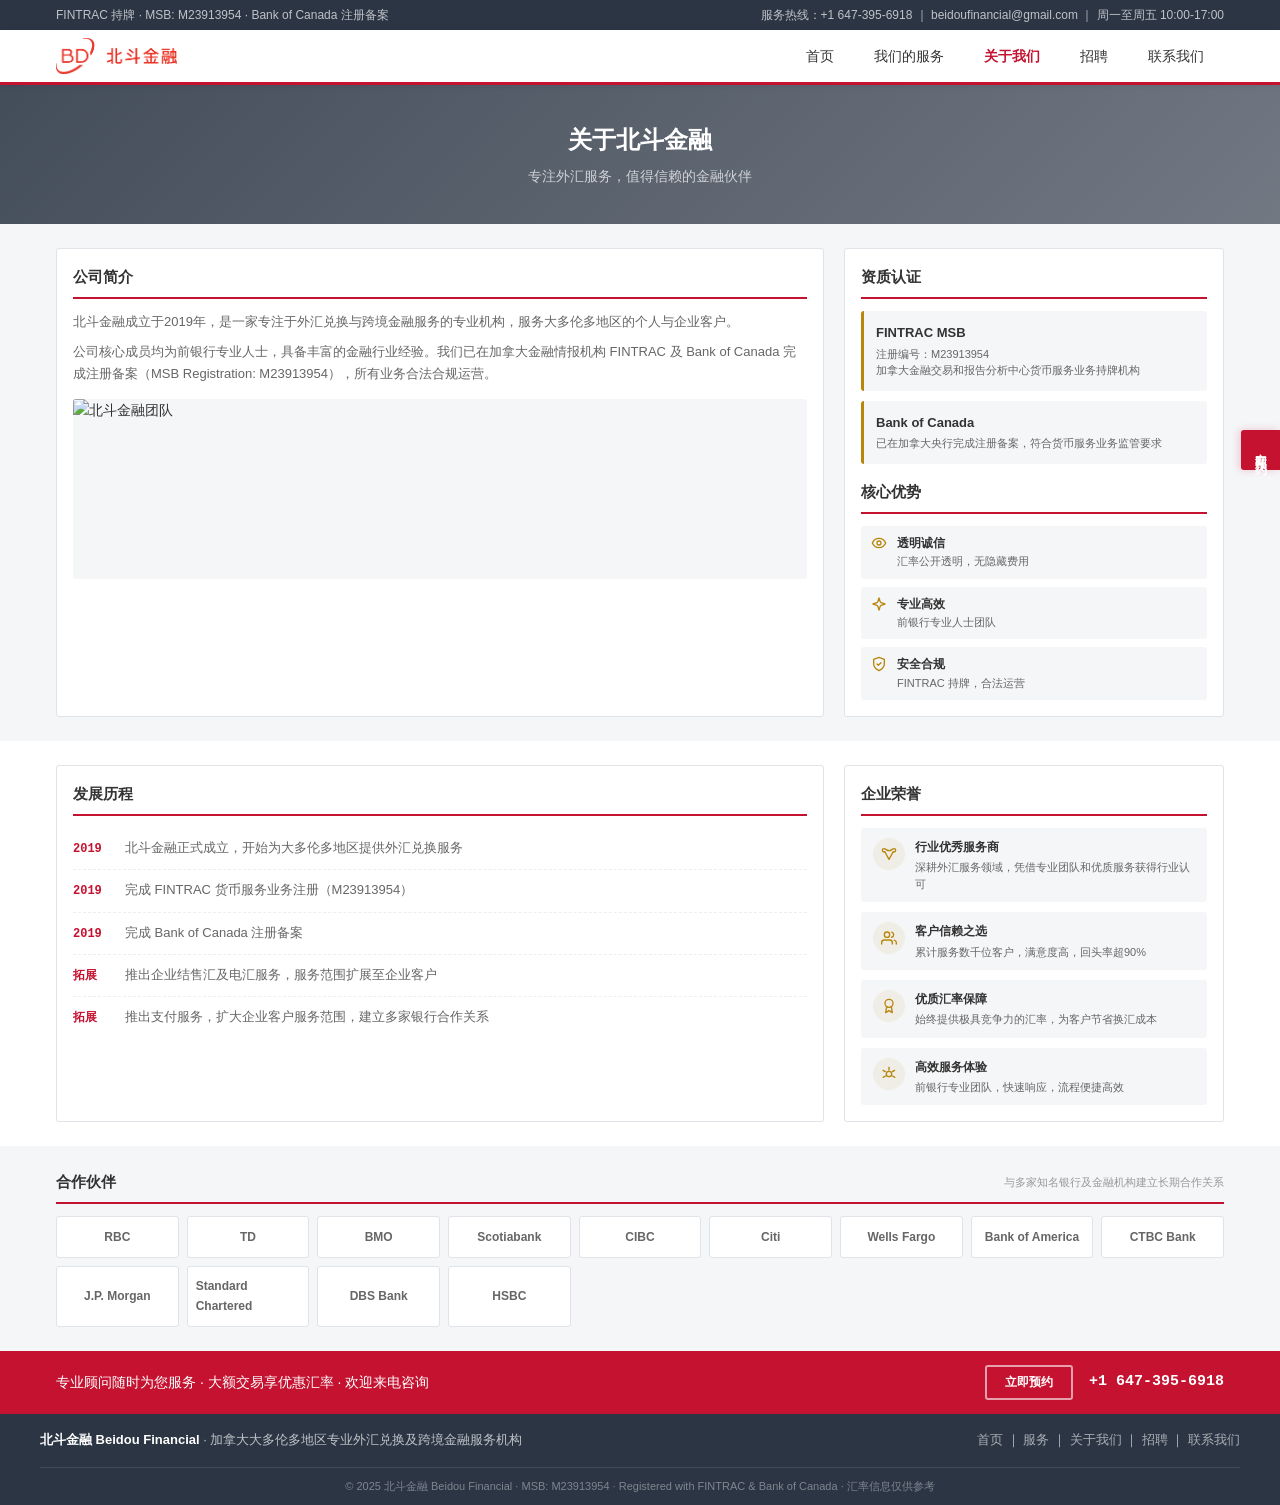
==== commit 324c76ab: "新增招聘页面 careers.html 并同步导航 - 新建极简风格招聘页：深色 Hero（#0A0A0A）+ 醒目邮箱展示 + 红色发送简历按钮（mailto 预填主题正文） - style.css" ====
--- a/about.html
+++ b/about.html
@@ -4,7 +4,7 @@
   <meta charset="UTF-8">
   <meta name="viewport" content="width=1200">
   <title>关于我们 — 北斗金融 Beidou Financial</title>
-  <link rel="stylesheet" href="style.css">
+  <link rel="stylesheet" href="style.css?v=20260327">
 </head>
 <body>
 
@@ -26,6 +26,7 @@
       <a href="index.html">首页</a>
       <a href="services.html">我们的服务</a>
       <a href="about.html" class="active">关于我们</a>
+      <a href="careers.html">招聘</a>
       <a href="contact.html">联系我们</a>
     </nav>
   </div>
@@ -208,7 +209,7 @@
 <footer class="footer">
   <div class="container footer-inner">
     <div class="footer-left"><strong>北斗金融 Beidou Financial</strong> · 加拿大大多伦多地区专业外汇兑换及跨境金融服务机构</div>
-    <div class="footer-right"><a href="index.html">首页</a> ｜ <a href="services.html">服务</a> ｜ <a href="about.html">关于我们</a> ｜ <a href="contact.html">联系我们</a></div>
+    <div class="footer-right"><a href="index.html">首页</a> ｜ <a href="services.html">服务</a> ｜ <a href="about.html">关于我们</a> ｜ <a href="careers.html">招聘</a> ｜ <a href="contact.html">联系我们</a></div>
   </div>
   <div class="footer-bottom">
     <div class="container">© 2025 北斗金融 Beidou Financial · MSB: M23913954 · Registered with FINTRAC & Bank of Canada · 汇率信息仅供参考</div>
--- a/style.css
+++ b/style.css
@@ -324,3 +324,43 @@
 .navbar{background:var(--red);display:none}
 .nav-toggle{display:none}
 .header-slogan{display:none}
+
+/* ============================================
+   招聘页 Careers — 极简深色 Hero
+   ============================================ */
+.careers-hero{background:#0A0A0A;min-height:70vh;display:flex;align-items:center;justify-content:center;color:#fff;position:relative;overflow:hidden}
+.careers-hero::before{content:'';position:absolute;inset:0;background:radial-gradient(ellipse at center,rgba(196,18,48,.10) 0%,rgba(10,10,10,0) 60%);pointer-events:none}
+.careers-hero-inner{position:relative;z-index:1;display:flex;justify-content:center}
+.careers-hero-content{max-width:760px;text-align:center;padding:80px 16px}
+.careers-title{font-size:48px;font-weight:800;color:#fff;line-height:1.25;margin-bottom:18px;letter-spacing:1px}
+.careers-subtitle{font-size:20px;font-weight:400;color:rgba(255,255,255,.72);margin-bottom:28px;line-height:1.5}
+.careers-desc{font-size:14px;color:rgba(255,255,255,.55);line-height:1.8;max-width:560px;margin:0 auto 40px}
+.careers-email{margin-bottom:36px}
+.careers-email-link{display:inline-block;font-size:28px;font-weight:600;color:#fff;font-family:var(--mono);letter-spacing:.5px;padding-bottom:6px;border-bottom:3px solid var(--red);transition:color var(--t),transform var(--t)}
+.careers-email-link:hover{color:var(--red);transform:translateY(-1px)}
+.btn-careers{padding:13px 44px;font-size:14px;letter-spacing:2px;box-shadow:0 6px 20px rgba(196,18,48,.35)}
+.btn-careers:hover{box-shadow:0 8px 24px rgba(196,18,48,.5);transform:translateY(-1px)}
+
+/* 招聘页淡入上移动画（自动播放，按顺序延迟） */
+.careers-hero .fade-up{opacity:0;transform:translateY(24px);animation:careersFadeUp .8s ease forwards}
+.careers-title.fade-up{animation-delay:.1s}
+.careers-subtitle.fade-up{animation-delay:.25s}
+.careers-desc.fade-up{animation-delay:.4s}
+.careers-email.fade-up{animation-delay:.55s}
+.careers-cta.fade-up{animation-delay:.7s}
+@keyframes careersFadeUp{to{opacity:1;transform:translateY(0)}}
+
+/* 响应式：移动端 */
+@media (max-width:768px){
+  body{min-width:0}
+  .careers-hero-content{padding:60px 20px}
+  .careers-title{font-size:32px;letter-spacing:.5px}
+  .careers-subtitle{font-size:16px;margin-bottom:20px}
+  .careers-desc{font-size:13px;margin-bottom:28px}
+  .careers-email-link{font-size:18px;word-break:break-all}
+  .btn-careers{padding:12px 32px;font-size:13px}
+}
+@media (max-width:375px){
+  .careers-title{font-size:28px}
+  .careers-email-link{font-size:16px}
+}
